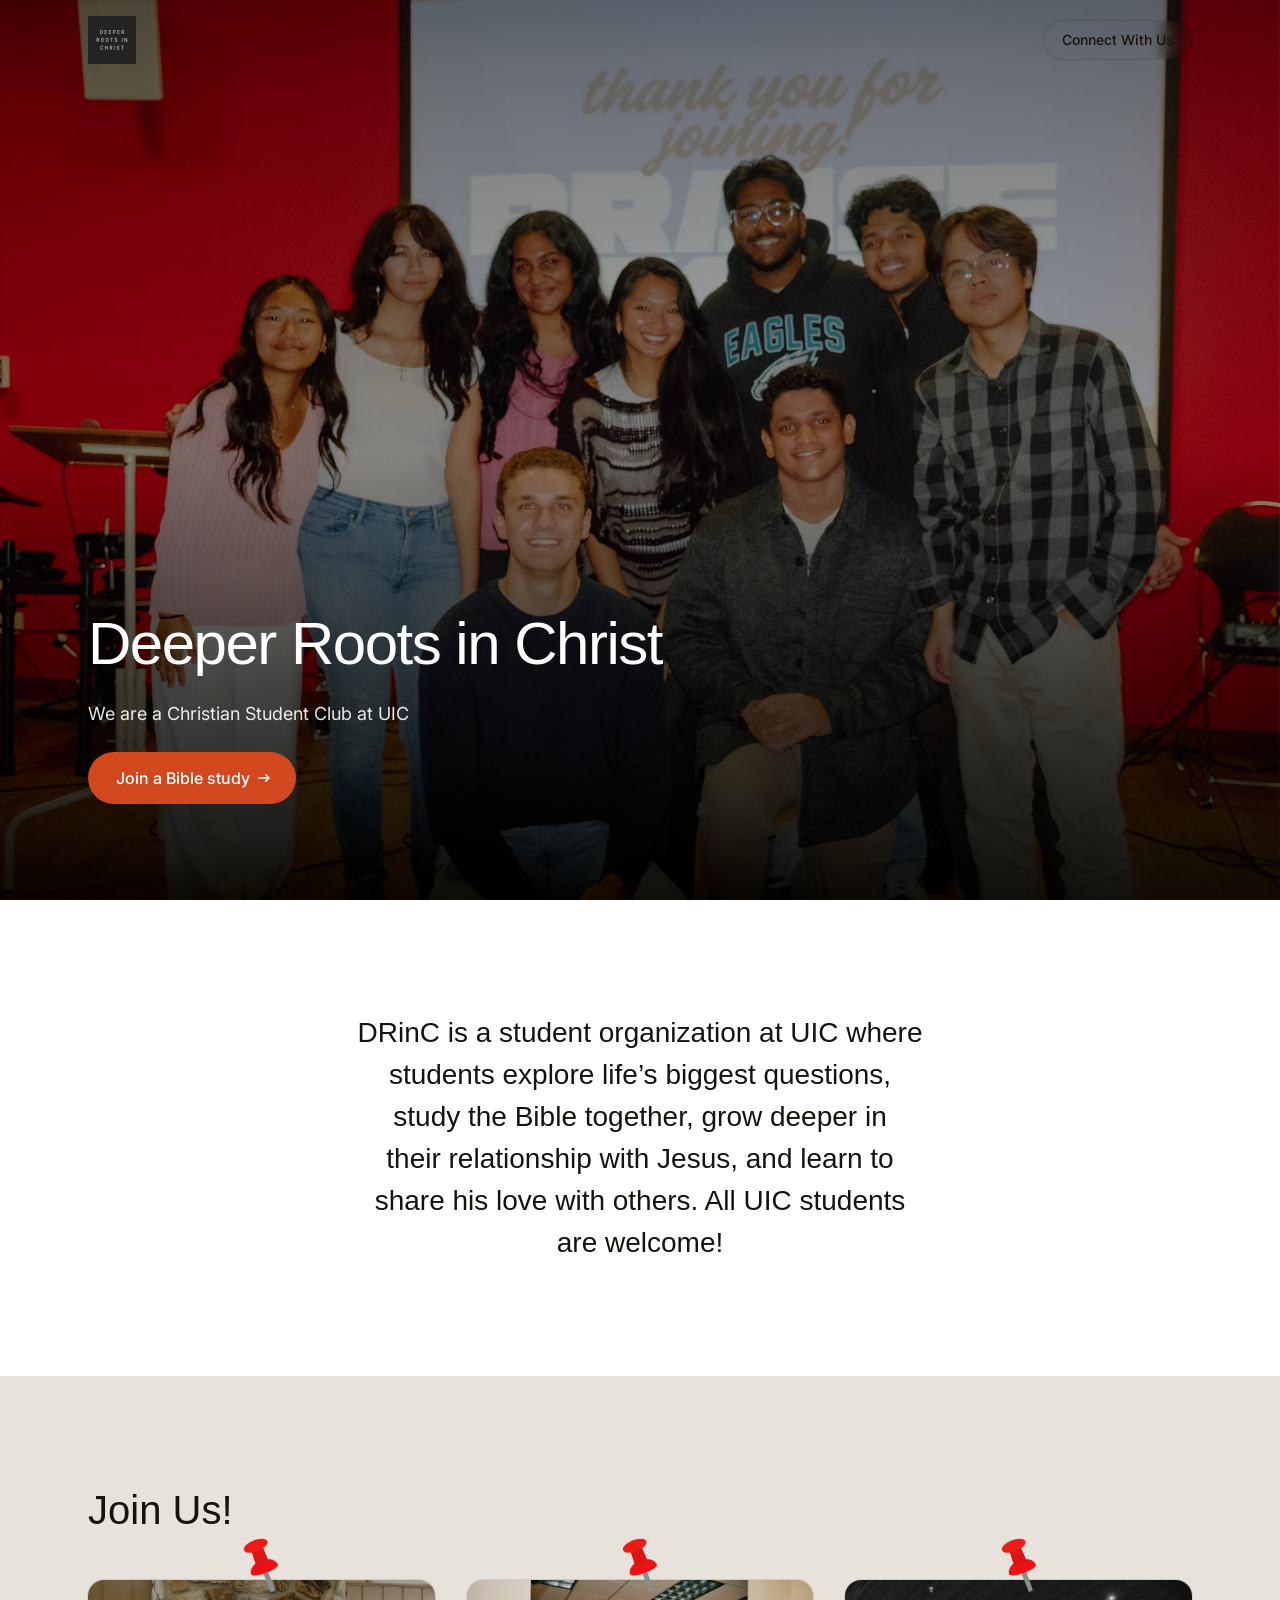
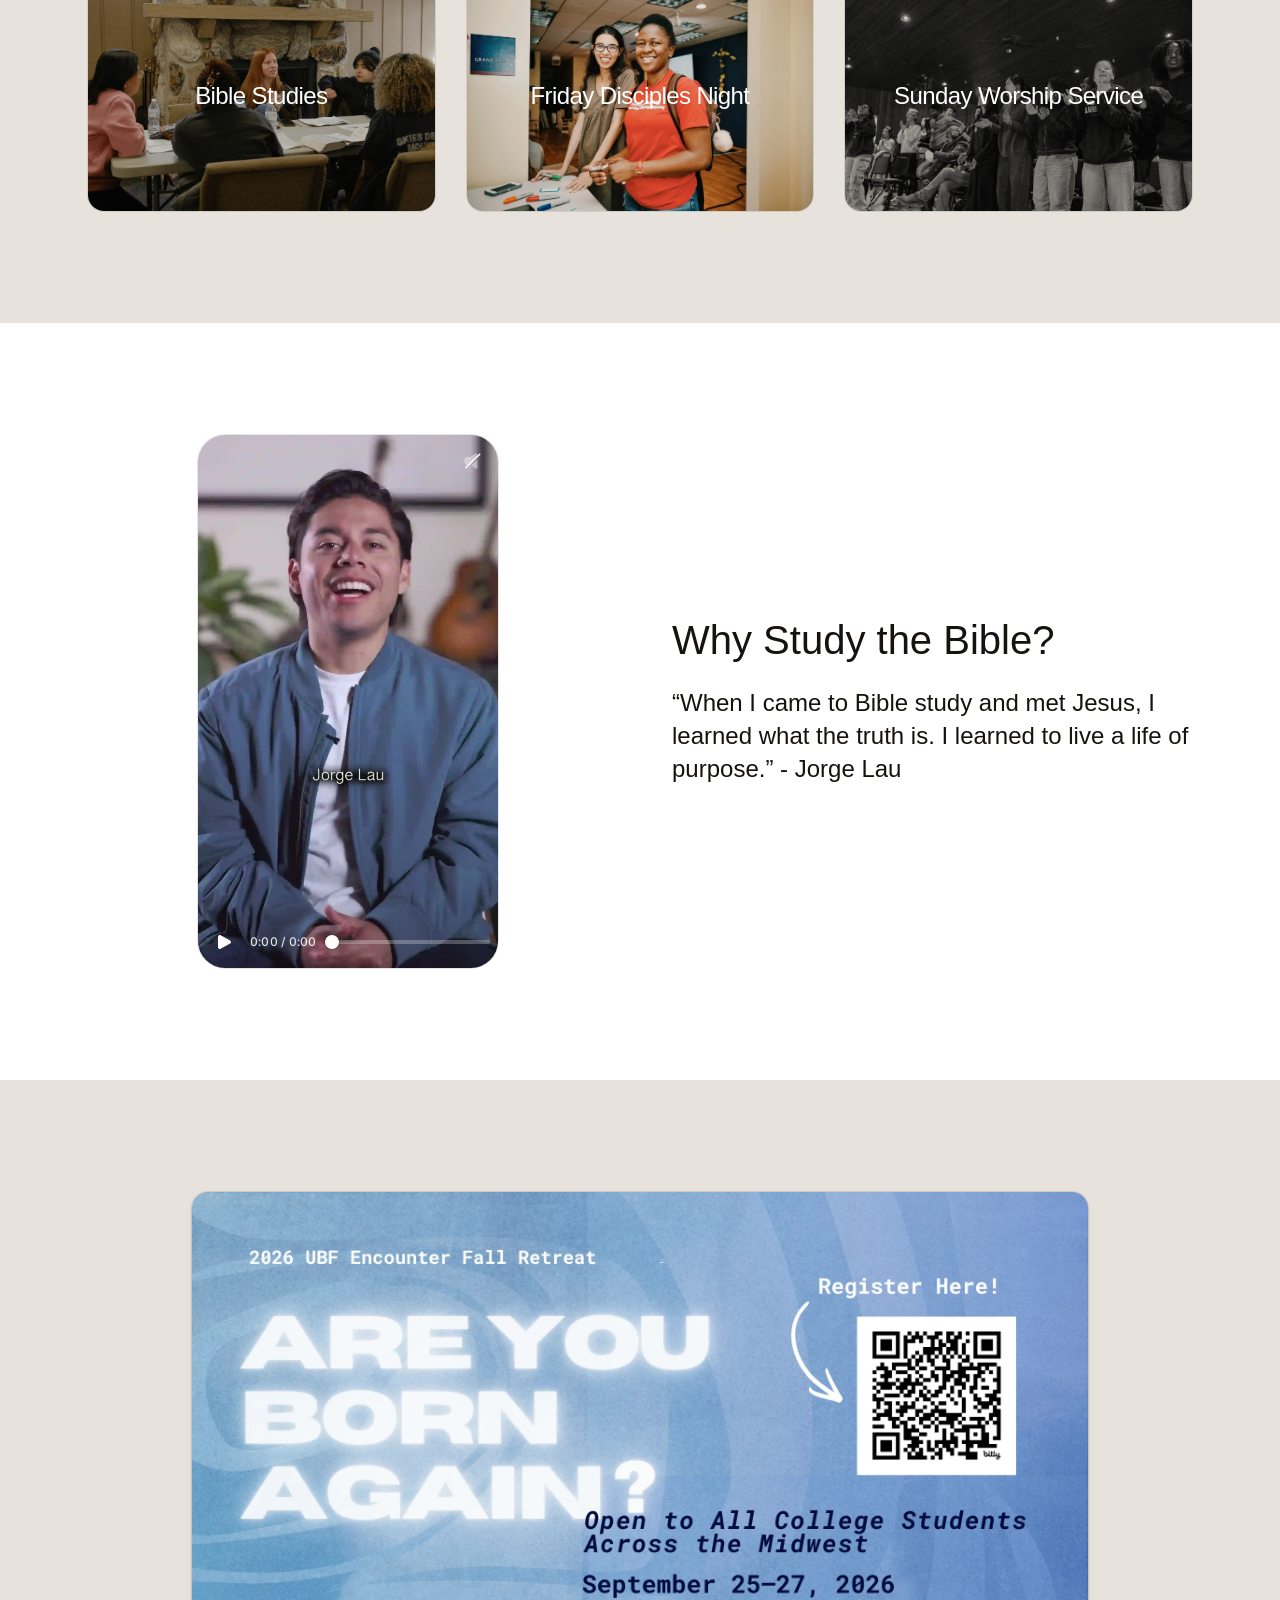
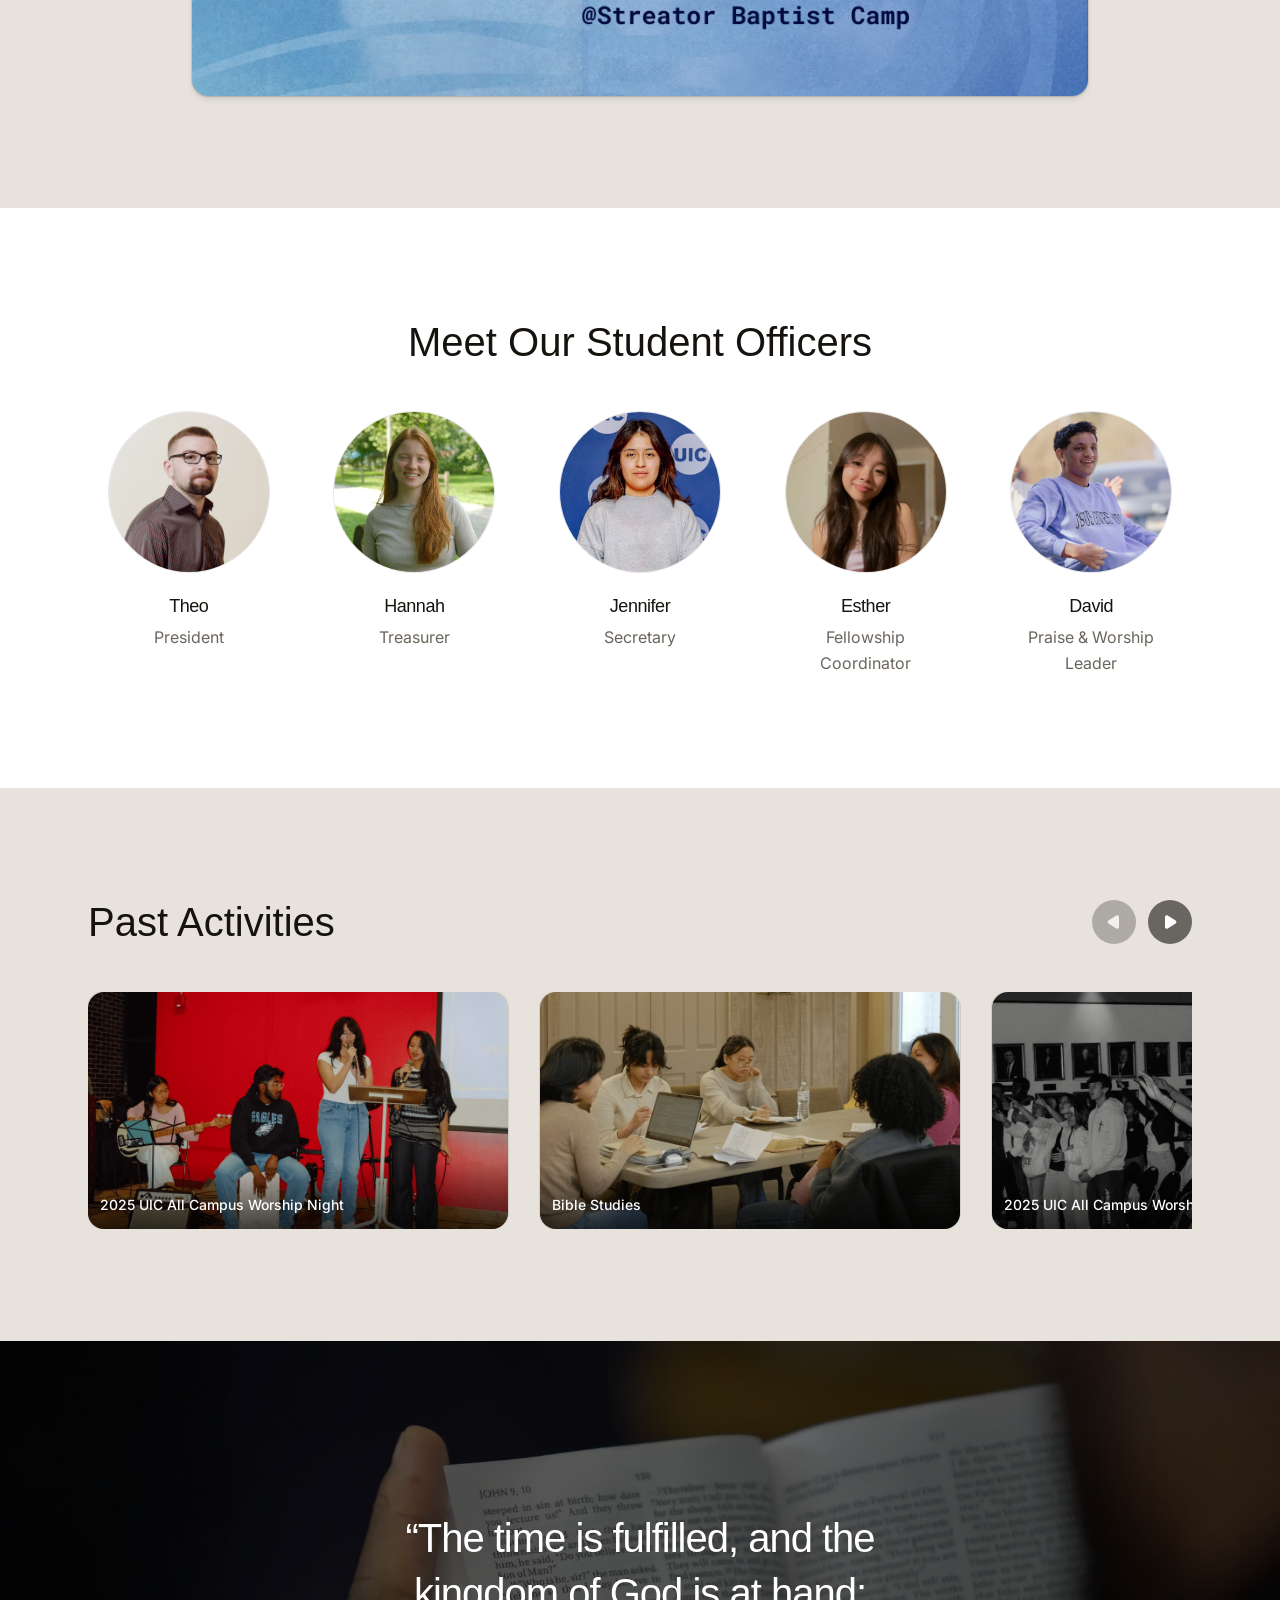
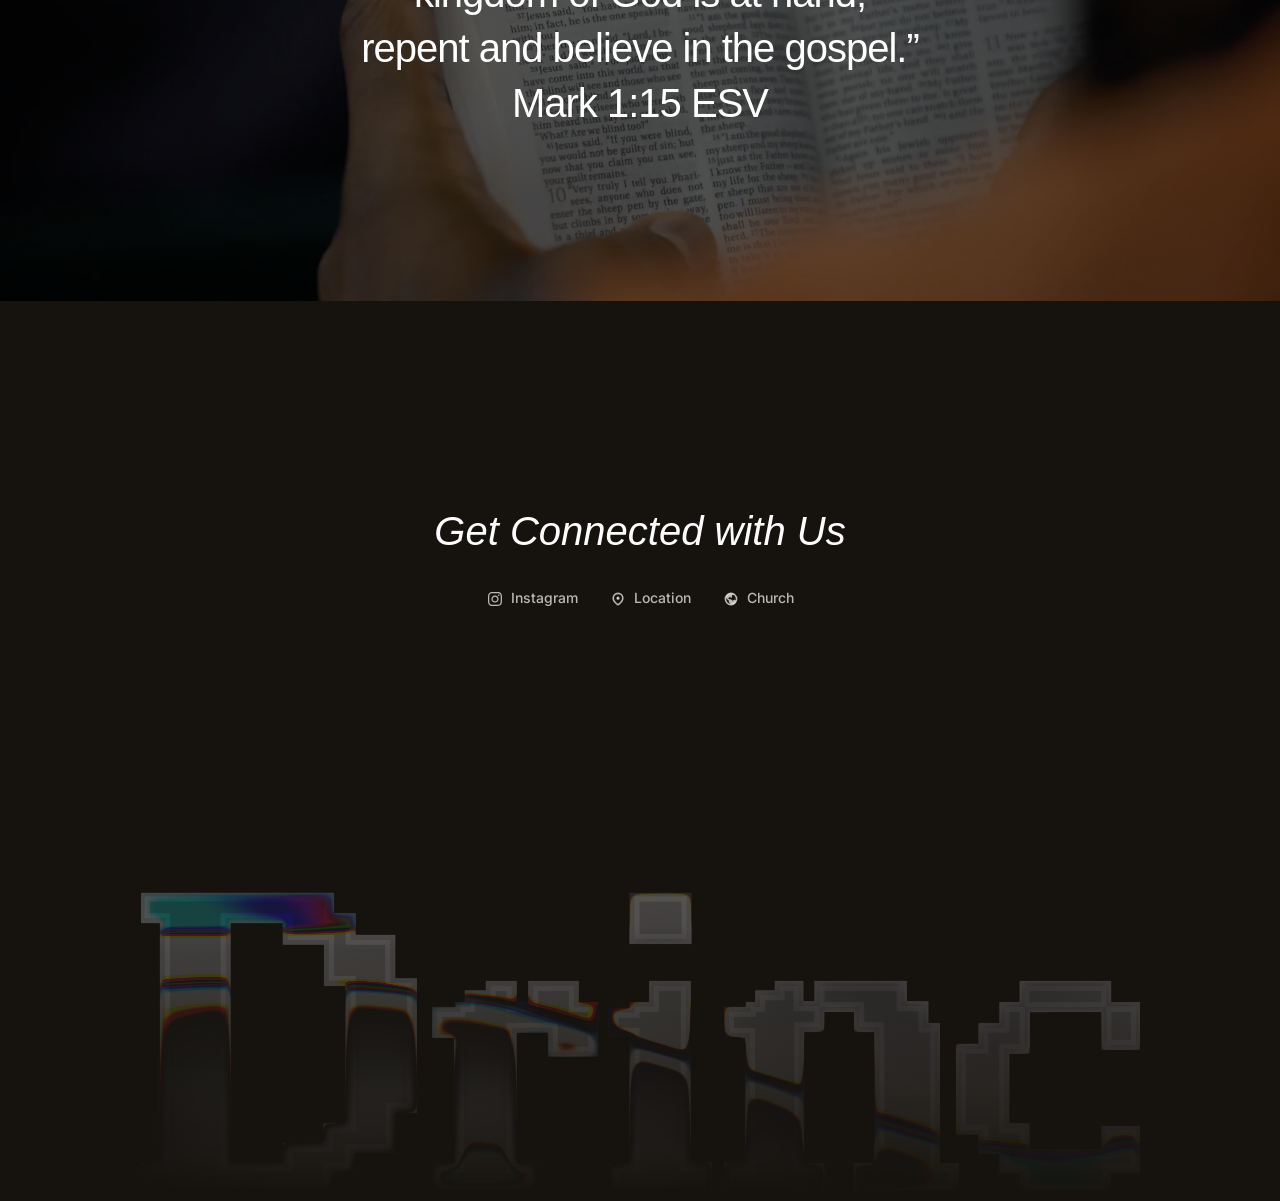
==== index.html @ 46f09ef9 "Refine tokens and program card styling" ====
<!DOCTYPE html>
<html lang="en">
<head>
  <meta charset="UTF-8" />
  <meta name="viewport" content="width=device-width, initial-scale=1.0, interactive-widget=resizes-content" />
  <title>Deeper Roots in Christ</title>
  <meta name="description" content="DRinC is a Christian student organization at UIC that seeks to share the love of Jesus with students and raise lifelong disciples." />
  <meta name="robots" content="index, follow" />
  <meta name="author" content="Deeper Roots in Christ" />
  <meta name="theme-color" content="#D1481F" />
  <link rel="canonical" href="https://hoangngo-sudo.github.io/drinc/" />

  <link rel="shortcut icon" href="favicon.ico" />
  <link rel="icon" type="image/png" sizes="32x32" href="assets/icons/favicon-32x32.png" />
  <link rel="icon" type="image/png" sizes="16x16" href="assets/icons/favicon-16x16.png" />
  <link rel="apple-touch-icon" sizes="180x180" href="assets/icons/apple-touch-icon.png" />

  <meta property="og:type" content="website" />
  <meta property="og:site_name" content="Deeper Roots in Christ" />
  <meta property="og:title" content="Deeper Roots in Christ (DRinC) — Christian Student Organization at UIC" />
  <meta property="og:description" content="DRinC is a Christian student organization at UIC that seeks to share the love of Jesus with students and raise lifelong disciples. Join us for Bible study, Friday discipleship, Sunday worship, fellowship, and retreats." />
  <meta property="og:image" content="https://hoangngo-sudo.github.io/drinc/assets/img/og.png" />
  <meta property="og:image:width" content="1200" />
  <meta property="og:image:height" content="800" />
  <meta property="og:image:alt" content="Deeper Roots in Christ" />
  <meta property="og:url" content="https://hoangngo-sudo.github.io/drinc/" />

  <meta name="twitter:card" content="summary_large_image" />
  <meta name="twitter:title" content="Deeper Roots in Christ — Christian Student Organization at UIC" />
  <meta name="twitter:description" content="DRinC is a Christian student organization at UIC that seeks to share the love of Jesus with students and raise lifelong disciples. Join us for Bible study, Friday discipleship, Sunday worship, fellowship, and retreats." />
  <meta name="twitter:image" content="https://hoangngo-sudo.github.io/drinc/assets/img/og.png" />
  <meta name="twitter:image:alt" content="Deeper Roots in Christ" />

  <script type="application/ld+json">
  {
    "@context": "https://schema.org",
    "@type": "Organization",
    "name": "Deeper Roots in Christ",
    "alternateName": "DRinC",
    "description": "DRinC is a Christian student organization at UIC that seeks to share the love of Jesus with students and raise lifelong disciples.",
    "url": "https://hoangngo-sudo.github.io/drinc/",
    "logo": "https://hoangngo-sudo.github.io/drinc/assets/img/logo.png",
    "sameAs": [
      "https://www.instagram.com/drincatuic/",
      "https://www.chicagoubf.org/"
    ]
  }
  </script>
  <link rel="preconnect" href="https://fonts.googleapis.com" />
  <link rel="preconnect" href="https://fonts.gstatic.com" crossorigin />
  <link href="https://fonts.googleapis.com/css2?family=Inter:wght@400;500;600&display=swap" rel="stylesheet" />
  <link rel="preload" as="image" href="assets/img/hero.webp" />
  <link rel="stylesheet" href="css/tokens.css" />
  <link rel="stylesheet" href="css/styles.css" />

  <!-- Dev-only: loads the Lapse animation inspector on localhost/file. -->
  <!-- <script>
    (function () {
      var host = location.hostname;
      if (host !== "localhost" && host !== "127.0.0.1" && host !== "") return;
      var panel = document.createElement("script");
      panel.src = "vendor/lapse/panel.global.js";
      panel.async = false;
      panel.onload = function () {
        lapse.mountLapse();
      };
      document.head.appendChild(panel);
    })();
  </script> -->
</head>
<body>
  <a class="skip-link" href="#main">Skip to content</a>

  <header class="site-nav" id="top">
    <div class="container site-nav__inner">
      <a class="site-nav__brand" href="#top" aria-label="Deeper Roots in Christ — home">
        <img class="site-nav__logo" src="assets/img/logo.png" alt="" width="48" height="48" aria-hidden="true" />
      </a>
      <a class="site-nav__cta" href="#connect">Connect With Us</a>
    </div>
  </header>

  <main id="main">
    <section class="hero" data-nav-tone="dark" aria-labelledby="hero-title">
      <div class="hero-bg"></div>
      <div class="hero-overlay"></div>
      <div class="container hero__inner">
        <div class="hero__content">
          <h1 id="hero-title" class="hero__title">Deeper Roots in Christ</h1>
          <p class="hero__sub">We are a Christian Student Club at UIC</p>
          <div class="hero__actions">
            <a class="btn btn--primary" href="signup.html" data-hero-cta>
              Join a Bible study
              <svg class="btn__icon" xmlns="http://www.w3.org/2000/svg" width="12" height="12" viewBox="0 0 12 12" aria-hidden="true" focusable="false">
                <path d="m10.75,6.75H1c-.414,0-.75-.336-.75-.75s.336-.75.75-.75h9.75c.414,0,.75.336.75.75s-.336.75-.75.75Z" fill="currentColor" stroke-width="0" />
                <path d="m7.75,10c-.192,0-.384-.073-.53-.22-.293-.293-.293-.768,0-1.061l2.72-2.72-2.72-2.72c-.293-.293-.293-.768,0-1.061s.768-.293,1.061,0l3.25,3.25c.293.293.293.768,0,1.061l-3.25,3.25c-.146.146-.338.22-.53.22Z" fill="currentColor" stroke-width="0" />
              </svg>
            </a>
          </div>
        </div>
      </div>
    </section>

    <section class="section mission" aria-label="Our mission">
      <div class="container">
        <p class="mission__statement">DRinC is a student organization at UIC where students explore life’s biggest questions, study the Bible together, grow deeper in their relationship with Jesus, and learn to share his love with others. All UIC students are welcome!</p>
      </div>
    </section>

    <section class="section programs" id="programs" aria-labelledby="programs-title">
      <div class="container">
        <h2 id="programs-title" class="h2">Join Us!</h2>
        <ul class="programs__grid">
          <li class="program">
            <img class="program__img" src="assets/img/programs-1.webp" alt="Students gathered around a table during a Bible study" width="512" height="384" loading="lazy" />
            <img class="program__pin" src="assets/icons/red-push-pin.svg" alt="" width="68" height="68" aria-hidden="true" />
            <h3 class="program__title">Bible Studies</h3>
          </li>
          <li class="program">
            <img class="program__img" src="assets/img/programs-2.webp" alt="Two smiling students at a Friday night gathering" width="512" height="384" loading="lazy" />
            <img class="program__pin" src="assets/icons/red-push-pin.svg" alt="" width="68" height="68" aria-hidden="true" />
            <h3 class="program__title">Friday Disciples Night</h3>
          </li>
          <li class="program">
            <img class="program__img" src="assets/img/programs-3.webp" alt="Students clapping together during worship" width="512" height="384" loading="lazy" />
            <img class="program__pin" src="assets/icons/red-push-pin.svg" alt="" width="68" height="68" aria-hidden="true" />
            <h3 class="program__title">Sunday Worship Service</h3>
          </li>
        </ul>
      </div>
    </section>

    <section class="section" id="testimony" aria-labelledby="testimony-title">
      <div class="container">
        <div class="testimonial">
          <div class="testimonial__media">
            <div class="testimonial__frame">
              <div class="testimonial__clip">
                <video class="testimonial__video" src="assets/video.mp4" poster="assets/img/testimonial-video-frame.webp" preload="metadata" loop playsinline muted aria-label="Student testimonial video" data-video></video>
              </div>
              <div class="video-bar" data-video-bar>
                <div class="video-bar__controls">
                  <div class="video-bar__spacer"></div>
                  <button class="video-bar__btn" type="button" aria-label="Mute video" data-video-mute>
                    <svg class="video-bar__icon" xmlns="http://www.w3.org/2000/svg" width="18" height="18" viewBox="0 0 18 18" aria-hidden="true" focusable="false"><path fill-rule="evenodd" clip-rule="evenodd" d="M10.0759 1.61119C10.9072 1.07941 12 1.67539 12 2.664V15.337C12 16.3256 10.9072 16.9216 10.0759 16.3898L4.78051 13H2.25C1.00779 13 0 11.9922 0 10.75V7.25C0 6.00778 1.00779 5 2.25 5H4.78056L10.0759 1.61119Z" fill="currentColor"/><path fill-rule="evenodd" clip-rule="evenodd" d="M15.3287 5.11066C15.6216 4.81777 16.0964 4.81777 16.3893 5.11066C18.5372 7.25855 18.5372 10.7414 16.3893 12.8893C16.0964 13.1822 15.6216 13.1822 15.3287 12.8893C15.0358 12.5964 15.0358 12.1215 15.3287 11.8287C16.8908 10.2665 16.8908 7.73343 15.3287 6.17132C15.0358 5.87843 15.0358 5.40355 15.3287 5.11066Z" fill="currentColor"/><path fill-rule="evenodd" clip-rule="evenodd" d="M13.9454 7.17258C14.2615 7.07665 14.6031 7.19882 14.7867 7.47344C15.403 8.39538 15.403 9.60456 14.7867 10.5265C14.6031 10.8011 14.2615 10.9233 13.9454 10.8274C13.6293 10.7314 13.4132 10.44 13.4132 10.1097V7.89026C13.4132 7.55993 13.6293 7.2685 13.9454 7.17258Z" fill="currentColor"/></svg>
                  </button>
                </div>
                <div class="video-bar__controls video-bar__controls--bottom">
                  <button class="video-bar__btn" type="button" aria-label="Play video" data-video-play>
                    <svg class="video-bar__icon" xmlns="http://www.w3.org/2000/svg" width="18" height="18" viewBox="0 0 18 18" aria-hidden="true" focusable="false"><path d="M15.1 7.478L5.608 2.222C5.055 1.916 4.402 1.925 3.859 2.245C3.321 2.562 3 3.122 3 3.744V14.256C3 14.878 3.321 15.438 3.859 15.755C4.138 15.919 4.445 16.002 4.754 16.002C5.047 16.002 5.34 15.927 5.608 15.779L15.099 10.523C15.655 10.216 16 9.632 16 9.001C16 8.37 15.655 7.785 15.1 7.478Z" fill="currentColor"/></svg>
                  </button>
                  <span class="video-bar__time" data-video-time role="timer" aria-label="Video time">0:00 / 0:00</span>
                  <input class="video-bar__progress" type="range" min="0" max="100" step="0.1" value="0" aria-label="Seek video" data-video-progress />
                </div>
              </div>
            </div>
          </div>
          <div class="testimonial__body">
            <h2 id="testimony-title" class="h2">Why Study the Bible?</h2>
            <blockquote class="testimonial__quote">“When I came to Bible study and met Jesus, I learned what the truth is. I learned to live a life of purpose.” - Jorge Lau</blockquote>
          </div>
        </div>
      </div>
    </section>

    <section class="section retreat" aria-label="Retreat photos">
      <div class="container">
        <img class="retreat__img" src="assets/img/retreat.webp" alt="Students on a retreat, gathered outside" width="896" height="504" loading="lazy" />
      </div>
    </section>

    <section class="section" id="officers" aria-labelledby="officers-title">
      <div class="container officers__inner">
        <h2 id="officers-title" class="h2 h2--center">Meet Our Student Officers</h2>
        <ul class="officers__list">
          <li class="officer">
            <img class="officer__img" src="assets/img/officers-1.webp" alt="Portrait of Theo" width="195" height="195" loading="lazy" />
            <p class="officer__name">Theo</p>
            <p class="officer__role">President</p>
          </li>
          <li class="officer">
            <img class="officer__img" src="assets/img/officers-2.webp" alt="Portrait of Hannah" width="195" height="195" loading="lazy" />
            <p class="officer__name">Hannah</p>
            <p class="officer__role">Treasurer</p>
          </li>
          <li class="officer">
            <img class="officer__img" src="assets/img/officers-3.webp" alt="Portrait of Jennifer" width="195" height="195" loading="lazy" />
            <p class="officer__name">Jennifer</p>
            <p class="officer__role">Secretary</p>
          </li>
          <li class="officer">
            <img class="officer__img" src="assets/img/officers-4.webp" alt="Portrait of Esther" width="195" height="195" loading="lazy" />
            <p class="officer__name">Esther</p>
            <p class="officer__role">Fellowship Coordinator</p>
          </li>
          <li class="officer">
            <img class="officer__img" src="assets/img/officers-5.webp" alt="Portrait of David" width="195" height="195" loading="lazy" />
            <p class="officer__name">David</p>
            <p class="officer__role">Praise &amp; Worship Leader</p>
          </li>
        </ul>
      </div>
    </section>

    <section class="section gallery" id="gallery" aria-labelledby="gallery-title">
      <div class="container">
        <div class="gallery__header">
          <h2 id="gallery-title" class="h2">Past Activities</h2>
          <div class="gallery__nav">
            <button class="icon-btn" type="button" aria-label="Previous photos" data-gallery="prev"><svg xmlns="http://www.w3.org/2000/svg" x="0px" y="0px" width="18px" height="18px" viewBox="0 0 18 18" focusable="false" aria-hidden="true"><path d="M13.094 2.44202C12.535 2.13302 11.852 2.15401 11.313 2.49701L3.38904 7.52197C2.88004 7.84497 2.57703 8.397 2.57703 9C2.57703 9.603 2.88104 10.155 3.38904 10.478L11.313 15.503C11.599 15.684 11.924 15.774 12.25 15.774C12.54 15.774 12.831 15.702 13.094 15.557C13.653 15.249 14 14.662 14 14.024V3.97601C14 3.33801 13.653 2.74902 13.094 2.44202Z" fill="currentColor"></path></svg></button>
            <button class="icon-btn" type="button" aria-label="Next photos" data-gallery="next"><svg xmlns="http://www.w3.org/2000/svg" x="0px" y="0px" width="18px" height="18px" viewBox="0 0 18 18" focusable="false" aria-hidden="true"><path d="M14.611 7.52196L6.687 2.49699C6.147 2.15499 5.46401 2.134 4.90601 2.442C4.34701 2.75 4 3.33696 4 3.97496V14.024C4 14.662 4.34701 15.25 4.90601 15.557C5.16901 15.702 5.46 15.774 5.75 15.774C6.076 15.774 6.402 15.683 6.688 15.502L14.611 10.478C15.12 10.155 15.423 9.60298 15.423 8.99998C15.423 8.39698 15.119 7.84496 14.611 7.52196Z" fill="currentColor"></path></svg></button>
          </div>
        </div>
        <ul class="gallery__track" tabindex="0" aria-label="Photo gallery — scrolls horizontally">
          <li class="gallery__card"><img src="assets/img/gallery-1.webp" alt="Students at the 2025 UIC All Campus Worship Night" width="512" height="288" loading="lazy" /><span class="gallery__caption">2025 UIC All Campus Worship Night</span></li>
          <li class="gallery__card"><img src="assets/img/gallery-2.webp" alt="Students in a Bible study" width="512" height="288" loading="lazy" /><span class="gallery__caption">Bible Studies</span></li>
          <li class="gallery__card"><img src="assets/img/gallery-3.webp" alt="Students at the 2025 UIC All Campus Worship Night" width="512" height="288" loading="lazy" /><span class="gallery__caption">2025 UIC All Campus Worship Night</span></li>
          <li class="gallery__card"><img src="assets/img/gallery-4.webp" alt="Students celebrating Galentine day" width="512" height="288" loading="lazy" /><span class="gallery__caption">Galentine day</span></li>
          <li class="gallery__card"><img src="assets/img/gallery-5.webp" alt="Students on the 2026 Easter Bible Retreat" width="512" height="288" loading="lazy" /><span class="gallery__caption">2026 Easter Bible Retreat</span></li>
          <li class="gallery__card"><img src="assets/img/gallery-6.webp" alt="Students on the 2026 Easter Bible Retreat" width="512" height="288" loading="lazy" /><span class="gallery__caption">2026 Easter Bible Retreat</span></li>
          <li class="gallery__card"><img src="assets/img/gallery-7.webp" alt="Students at the Graduation Party" width="512" height="288" loading="lazy" /><span class="gallery__caption">Graduation Party!</span></li>
          <li class="gallery__card"><img src="assets/img/gallery-8.webp" alt="Students at the 2026 All Campus Worship" width="512" height="288" loading="lazy" /><span class="gallery__caption">2026 All Campus Worship</span></li>
        </ul>
      </div>
    </section>

    <section class="banner" data-nav-tone="dark" aria-label="Scripture">
      <div class="container banner__inner">
        <figure class="banner__figure">
          <blockquote class="banner__quote">
            <p>&ldquo;The time is fulfilled, and the kingdom of God is at hand; repent and believe in the gospel.&rdquo;</p>
          </blockquote>
          <figcaption class="banner__cite">Mark 1:15 ESV</figcaption>
        </figure>
      </div>
    </section>

    <section class="section section--dark cta" id="connect" aria-labelledby="cta-title">
      <div class="container cta__inner">
        <div class="cta__copy">
          <h2 id="cta-title" class="h2 h2--light">Get Connected with Us</h2>
          <nav class="cta__links" aria-label="Connect with us">
            <a class="cta__link" href="https://www.instagram.com/drincatuic/" target="_blank" rel="noopener noreferrer"><svg class="cta__icon" xmlns="http://www.w3.org/2000/svg" width="32px" height="32px" viewBox="0 0 32 32" aria-hidden="true" focusable="false"><g class="nc-icon-wrapper" fill="currentColor"><path d="M10.202,2.098c-1.49,.07-2.507,.308-3.396,.657-.92,.359-1.7,.84-2.477,1.619-.776,.779-1.254,1.56-1.61,2.481-.345,.891-.578,1.909-.644,3.4-.066,1.49-.08,1.97-.073,5.771s.024,4.278,.096,5.772c.071,1.489,.308,2.506,.657,3.396,.359,.92,.84,1.7,1.619,2.477,.779,.776,1.559,1.253,2.483,1.61,.89,.344,1.909,.579,3.399,.644,1.49,.065,1.97,.08,5.771,.073,3.801-.007,4.279-.024,5.773-.095s2.505-.309,3.395-.657c.92-.36,1.701-.84,2.477-1.62s1.254-1.561,1.609-2.483c.345-.89,.579-1.909,.644-3.398,.065-1.494,.081-1.971,.073-5.773s-.024-4.278-.095-5.771-.308-2.507-.657-3.397c-.36-.92-.84-1.7-1.619-2.477s-1.561-1.254-2.483-1.609c-.891-.345-1.909-.58-3.399-.644s-1.97-.081-5.772-.074-4.278,.024-5.771,.096m.164,25.309c-1.365-.059-2.106-.286-2.6-.476-.654-.252-1.12-.557-1.612-1.044s-.795-.955-1.05-1.608c-.192-.494-.423-1.234-.487-2.599-.069-1.475-.084-1.918-.092-5.656s.006-4.18,.071-5.656c.058-1.364,.286-2.106,.476-2.6,.252-.655,.556-1.12,1.044-1.612s.955-.795,1.608-1.05c.493-.193,1.234-.422,2.598-.487,1.476-.07,1.919-.084,5.656-.092,3.737-.008,4.181,.006,5.658,.071,1.364,.059,2.106,.285,2.599,.476,.654,.252,1.12,.555,1.612,1.044s.795,.954,1.051,1.609c.193,.492,.422,1.232,.486,2.597,.07,1.476,.086,1.919,.093,5.656,.007,3.737-.006,4.181-.071,5.656-.06,1.365-.286,2.106-.476,2.601-.252,.654-.556,1.12-1.045,1.612s-.955,.795-1.608,1.05c-.493,.192-1.234,.422-2.597,.487-1.476,.069-1.919,.084-5.657,.092s-4.18-.007-5.656-.071M21.779,8.517c.002,.928,.755,1.679,1.683,1.677s1.679-.755,1.677-1.683c-.002-.928-.755-1.679-1.683-1.677,0,0,0,0,0,0-.928,.002-1.678,.755-1.677,1.683m-12.967,7.496c.008,3.97,3.232,7.182,7.202,7.174s7.183-3.232,7.176-7.202c-.008-3.97-3.233-7.183-7.203-7.175s-7.182,3.233-7.174,7.203m2.522-.005c-.005-2.577,2.08-4.671,4.658-4.676,2.577-.005,4.671,2.08,4.676,4.658,.005,2.577-2.08,4.671-4.658,4.676-2.577,.005-4.671-2.079-4.676-4.656h0"></path></g></svg>Instagram</a>
            <a class="cta__link" href="https://www.google.com/maps?q=1015+W+Polk+St,+Chicago,+IL+60607" target="_blank" rel="noopener noreferrer"><svg class="cta__icon" xmlns="http://www.w3.org/2000/svg" x="0px" y="0px" width="20px" height="20px" viewBox="0 0 20 20" aria-hidden="true" focusable="false"><path d="m4,9.0053c0-3.3166,2.6863-6.0053,6-6.0053s6,2.6887,6,6.0053-3.1146,6.0287-4.8557,7.5611c-.6568.5781-1.6318.5781-2.2886,0-1.7412-1.5324-4.8557-4.5585-4.8557-7.5611Z" fill="none" stroke="currentColor" stroke-linecap="round" stroke-linejoin="round" stroke-width="2"></path><circle cx="10" cy="9" r="1" fill="currentColor" stroke="currentColor" stroke-linecap="round" stroke-linejoin="round" stroke-width="2" data-color="color-2"></circle></svg>Location</a>
            <a class="cta__link" href="https://www.chicagoubf.org/" target="_blank" rel="noopener noreferrer"><svg class="cta__icon" xmlns="http://www.w3.org/2000/svg" x="0px" y="0px" width="20px" height="20px" viewBox="0 0 20 20" aria-hidden="true" focusable="false"><path d="m10,3c-3.0086,0-5.5663,1.9017-6.5562,4.5657.7976,1.9263,1.6964,3.0181,3.1138,3.7878.0752.0405.1572.0605.2383.0605.1367,0,.2715-.0562.3682-.1621.1553-.1694.1758-.4224.0488-.6138-.0068-.0103-.6787-1.0454-.2012-2.0161.0586-.1201.3818-.7266.9951-.8965.4961-.1377.9453.0845,1.3818.2983.4619.2266.9854.4868,1.4893.1626.5693-.3628.5039-1.0771.4463-1.7075-.0498-.5474-.1016-1.1138.1699-1.4536.3281-.4097,1.1406-.5269,2.3438-.3359.1887.0299.3654-.0516.4739-.1963-1.1891-.9324-2.6836-1.4932-4.3118-1.4932Z" fill="currentColor" stroke-width="0" data-color="color-2"></path><path d="m14.6729,11.021c-.6963-.1333-1.2256.2383-1.6953.5649-.4551.3179-.751.5112-1.1104.4399-.2393-.0444-.3574-.1763-.6025-.4702-.2275-.2729-.5098-.6128-1.0039-.9019-.9365-.5483-2.1465-.6235-3.5977-.2217-.1934.0532-.335.2183-.3613.417s.0703.3955.2432.4976c.0049.0029.501.3013.7041.8804.0732.2085.0742.48.0752.7676.001.4282.002.9131.2627,1.3291.2852.4536.6396.6421.9248.7939.2559.1357.4092.2173.5254.4663.2656.5693.0703,1.2534.0674,1.2603-.0089.03-.0025.0607-.0057.0913.2957.0381.5951.0645.9012.0645,2.8523,0,5.3016-1.7086,6.3923-4.1558-.4484-1.0909-1.0134-1.6896-1.7195-1.8232Z" fill="currentColor" stroke-width="0" data-color="color-2"></path><circle cx="10" cy="10" r="7" fill="none" stroke="currentColor" stroke-linecap="round" stroke-linejoin="round" stroke-width="2"></circle></svg>Church</a>
          </nav>
        </div>
      </div>
      <div class="container cta__wordmark" aria-hidden="true">
        <div class="cta__wordmark-shader" data-wordmark-shader></div>
        <svg class="cta__wordmark-svg" xmlns="http://www.w3.org/2000/svg" viewBox="5.7 7 137.211 40.5">
          <path d="M31.1 47.4L31.1 44.6L34.1 44.6L34.1 42L39.8 42L39.8 36.3L42.7 36.3L42.7 19L39.7 19L39.7 13L34.2 13L34.2 10L31.2 10L31.2 7L5.7 7L5.7 10L8.5 10L8.5 44.5L5.7 44.5L5.7 47.4L31.1 47.4ZM16.9 44.5L16.9 10L25.5 10L25.5 13L31.2 13L31.2 18.7L34.2 18.7L34.2 39L31.1 39.1L31.1 41.8L25.5 41.8L25.5 44.5L16.9 44.5Z" fill="#FFFFFF" stroke="#FFFFFFC7" paint-order="stroke" />
          <path d="M46.2 23L46.2 25.9L49.2 25.9L49.2 44.6L46.1 44.6L46.1 47.5L59.3 47.5L59.3 44.6L56.5 44.6L56.5 25.2L62.2 25.2L62.2 28.5L67.8 28.5L67.8 22.3L65.1 22.3L65.1 19.4L59.5 19.4L59.5 22.3L56.5 22.3L56.5 19.4L53.6 19.4L53.6 20.7L50.7 20.7L50.7 22.3L49.4 22.3L49.4 23L46.2 23Z" fill="#FFFFFF" stroke="rgb(255 255 255 / 78%)" paint-order="stroke" />
          <polygon points="80.6 44.5 80.6 19.4 76.2 19.4 76.2 22.3 73.5 22.3 73.5 23.1 70.6 23.1 70.6 25.9 73.5 25.9 73.5 44.6 70.6 44.6 70.6 47.5 83.5 47.5 83.5 44.5" fill="#FFFFFF" stroke="#FFFFFFC7" paint-order="stroke" />
          <rect x="73.5" y="7" width="7.2" height="5.9" fill="#FFFFFF" stroke="#FFFFFFC7" paint-order="stroke" />
          <path d="M90.9 22.3L89.6 22.3L89.6 23L86.6 23L86.6 25.9L89.5 25.9L89.5 44.6L86.6 44.6L86.6 47.5L99.1 47.5L99.1 44.6L96.3 44.6L96.3 25.1L99.1 25.1L99.1 22.3L104.6 22.3L104.6 25.1L107.4 25.1L107.4 44.6L104.5 44.6L104.5 47.5L117.7 47.5L117.7 44.6L115.1 44.6L115.1 25.2L113.5 25.2L113.5 22.2L110.5 22.2L110.5 19.4L99.1 19.4L99.1 22.2L96.2 22.2L96.2 19.4L93.6 19.4L93.6 20.7L90.9 20.7L90.9 22.3Z" fill="#FFFFFF" stroke="#FFFFFFC7" paint-order="stroke" />
          <path d="M121.8 42L124.7 42L124.7 44.7L127.5 44.7L127.5 47.5L138.8 47.5L138.8 44.7L142.9 44.7L142.911 39.472L138.848 39.472L138.848 42.664L129.851 42.664L127.529 42.664L127.5 39.1L124.7 39.1L124.7 28.1L127.5 28.1L127.5 25.2L127.529 25.25L127.529 22.348L138.8 22.3L138.848 27.572L142.911 27.572L142.9 22.3L138.8 22.3L138.8 19.4L127.5 19.4L127.5 22.3L124.7 22.3L124.7 25.2L121.8 25.2L121.8 28.1L118.7 28.1L118.7 39.3L121.8 39.3L121.8 42Z" fill="#FFFFFF" stroke="#FFFFFFC7" paint-order="stroke" />
        </svg>
      </div>
    </section>
  </main>

  <div class="float-cta" data-float-cta>
    <div class="float-cta__reveal">
      <a class="float-cta__pill" href="signup.html">
        <span class="float-cta__label">Join a Bible study</span>
        <span class="float-cta__dot" aria-hidden="true">
          <svg class="float-cta__arrow" xmlns="http://www.w3.org/2000/svg" width="12" height="12" viewBox="0 0 12 12" focusable="false" aria-hidden="true">
            <path d="m10.75,6.75H1c-.414,0-.75-.336-.75-.75s.336-.75.75-.75h9.75c.414,0,.75.336.75.75s-.336.75-.75.75Z" fill="currentColor" stroke-width="0" />
            <path d="m7.75,10c-.192,0-.384-.073-.53-.22-.293-.293-.293-.768,0-1.061l2.72-2.72-2.72-2.72c-.293-.293-.293-.768,0-1.061s.768-.293,1.061,0l3.25,3.25c.293.293.293.768,0,1.061l-3.25,3.25c-.146.146-.338.22-.53.22Z" fill="currentColor" stroke-width="0" />
          </svg>
        </span>
      </a>
    </div>
  </div>

  <script src="js/main.js" defer></script>
  <script src="js/nav-contrast.js" defer></script>
  <script type="module" src="js/footer-shader.js"></script>
</body>
</html>
---- css/tokens.css ----
:root {
  /* Colors */
  --ink: #16130f;
  --ink-muted: #6a655d;
  --paper: #ffffff;
  --page: #f6f5f2;
  --panel: #ffffff;
  --field: rgba(22, 19, 15, 0.05);
  --field-hover: rgba(22, 19, 15, 0.08);
  --brand: #d1481f;
  --brand-deep: #b83a16;
  --brand-hover: var(--brand-deep);
  --brand-soft: rgba(209, 72, 31, 0.1);
  --brand-soft-subtle: rgba(209, 72, 31, 0.08);
  --error: #a52f10;
  --control-border: #716b63;
  --border-subtle: #d9d9d9;
  --hairline: rgba(22, 19, 15, 0.12);
  --hairline-dark: rgba(255, 255, 255, 0.12);
  --white-90: rgba(255, 255, 255, 0.9);
  --white-80: rgba(255, 255, 255, 0.8);
  --white-70: rgba(255, 255, 255, 0.7);
  --white-55: rgba(255, 255, 255, 0.55);
  --outline-img: oklch(0 0 0 / 0.1);
  --outline-img-dark: oklch(1 0 0 / 0.1);
  --cta-ring-dark: rgba(255, 255, 255, 0.28);
  --cta-ring-light: rgba(0, 0, 0, 0.12);
  --focus: var(--brand-deep);

  /* Families */
  --font-display: "Helvetica Neue LT Std", "Helvetica Neue", Helvetica, Arial, system-ui, sans-serif;
  --font-ui: "Inter", system-ui, -apple-system, sans-serif;

  /* Weights */
  --weight-regular: 400;
  --weight-medium: 500;
  --weight-semibold: 600;

  /* Sizes */
  --text-xs: 12px;      /* fine print: sub-labels, legal, metadata */
  --text-label: 13px;   /* control labels: option rows, steps, field labels */
  --text-caption: 14px; /* secondary UI: help, errors, dense rows, nav */
  --text-body: 16px;    /* reading text, inputs, controls, legends */
  --text-small: var(--text-body); /* compact body text: buttons, descriptions, roles */
  --text-lead: 18px;    /* lead copy: hero standfirst, officer names */

  /* Display steps */
  --text-card: 24px;    /* card/panel titles */
  --text-deck: clamp(24px, 2.5vw, 28px);    /* mission statement */
  --text-quote: 24px;                       /* testimonial quote */
  --text-h2: clamp(35px, 3.5vw, 40px);      /* section headings */
  --text-h1: clamp(40px, 5.5vw, 60px);      /* hero title */

  /* Shape */
  --radius-small: 8px;
  --radius-panel: 18px;
  --radius-img: 16px;
  --radius-pill: 999px;

  /* Line heights */
  --leading-tight: 1.1;     /* headings */
  --leading-snug: 1.4;      /* labels, help, steps */
  --leading-normal: 1.5;    /* form body, buttons */
  --leading-body: 1.6;      /* base body */
  --leading-relaxed: 1.625; /* landing body & lead copy */
}
---- css/styles.css ----
:root {
  --wordmark-brightness: 1;
  --wordmark-alpha: 70;
}

*,
*::before,
*::after {
  box-sizing: border-box;
}

html {
  color-scheme: light;
  scroll-behavior: smooth;
  scroll-padding-top: 88px;
}

body {
  margin: 0;
  background: var(--paper);
  color: var(--ink);
  font-family: var(--font-ui);
  font-size: var(--text-body);
  line-height: var(--leading-body);
  font-synthesis: none;
  -webkit-font-smoothing: antialiased;
  text-rendering: optimizeLegibility;
}

img {
  display: block;
  max-width: 100%;
  height: auto;
}

ul {
  list-style: none;
  margin: 0;
  padding: 0;
}

a {
  color: inherit;
}

a,
button,
input,
select,
textarea,
label,
summary {
  -webkit-tap-highlight-color: transparent;
}

button,
a,
input,
select,
[role="button"] {
  touch-action: manipulation;
}

:focus-visible {
  outline: 2px solid var(--focus);
  outline-offset: 2px;
}

.hero :focus-visible,
.section--dark :focus-visible,
.banner :focus-visible {
  outline-color: #e8704a;
}

.site-nav :focus-visible {
  outline-color: #e8704a;
}

.site-nav.is-over-light :focus-visible {
  outline-color: var(--brand-deep);
}

.container {
  width: 100%;
  max-width: 1152px;
  margin-inline: auto;
  padding-inline: 24px;
}

.skip-link {
  position: absolute;
  left: 16px;
  top: -48px;
  z-index: 100;
  padding: 10px 16px;
  background: var(--paper);
  color: var(--ink);
  font-weight: var(--weight-semibold);
  border-radius: var(--radius-small);
  box-shadow: 0 2px 8px rgba(22, 19, 15, 0.15);
  transition: top 150ms ease;
}

.skip-link:focus {
  top: 16px;
}

.h2 {
  margin: 0;
  font-family: var(--font-display);
  font-size: var(--text-h2);
  font-weight: var(--weight-regular);
  line-height: 1.1;
  text-wrap: balance;
}

.h2--center {
  text-align: center;
}

.h2--light {
  color: #ffffff;
  font-style: italic;
  line-height: 1.1;
}

.section {
  padding-block: 64px;
}

@media (min-width: 760px) {
  .section {
    padding-block: 112px;
  }
}

main,
.section,
.banner {
  scroll-margin-top: 88px;
}

.programs,
.retreat,
.gallery {
  background: #E7E3DC;
}

.btn {
  display: inline-flex;
  align-items: center;
  gap: 8px;
  min-height: 44px;
  padding: 14px 28px;
  border-radius: var(--radius-pill);
  background: var(--brand);
  color: #ffffff;
  font-family: var(--font-ui);
  font-size: var(--text-small);
  font-weight: var(--weight-medium);
  line-height: var(--leading-normal);
  text-decoration: none;
  box-shadow: 0 10px 15px -3px rgba(0, 0, 0, 0.1), 0 4px 6px -4px rgba(0, 0, 0, 0.1);
  transition: background-color 150ms ease, transform 150ms ease;
}

.btn__icon {
  display: block;
  flex: 0 0 12px;
  width: 12px;
  height: 12px;
}

.btn--primary {
  padding-inline-end: 26px;
  will-change: transform;
}

@media (hover: hover) {
  .btn--primary:hover {
    background: var(--brand-deep);
  }
}

.btn:active {
  transform: scale(0.96);
}

.icon-btn {
  display: grid;
  place-items: center;
  width: 44px;
  height: 44px;
  border: 0;
  border-radius: var(--radius-pill);
  background: rgba(22, 19, 15, 0.6);
  backdrop-filter: blur(6px);
  -webkit-backdrop-filter: blur(6px);
  color: #ffffff;
  cursor: pointer;
  font-size: 20px;
  transition: background-color 150ms ease, transform 150ms ease, opacity 150ms ease;
}

.icon-btn svg {
  display: block;
}

@media (hover: hover) {
  .icon-btn:hover {
    background: rgba(22, 19, 15, 0.85);
  }
}

.icon-btn:not(:disabled):active {
  transform: scale(0.96);
}

.icon-btn:disabled {
  cursor: not-allowed;
  opacity: 0.45;
}

.site-nav {
  position: fixed;
  top: 0;
  left: 0;
  right: 0;
  z-index: 50;
  background: transparent;
}

.site-nav.is-scrolled .site-nav__cta {
  --cta-elevation: 0 4px 12px rgba(22, 19, 15, 0.25);
  backdrop-filter: blur(12px);
  -webkit-backdrop-filter: blur(12px);
}

.site-nav__inner {
  display: flex;
  align-items: center;
  justify-content: space-between;
  gap: 16px;
  min-height: 80px;
}

.site-nav__brand {
  display: inline-flex;
  align-items: center;
  color: #ffffff;
  text-decoration: none;
}

.site-nav__logo {
  display: block;
  width: 48px;
  height: 48px;
  object-fit: contain;
}

.site-nav__cta {
  --cta-ring: var(--cta-ring-dark);
  --cta-elevation: 0 0 0 rgba(0, 0, 0, 0);
  --cta-ring-shadow: 0 0 0 1px var(--cta-ring);
  position: relative;
  display: inline-block;
  padding: 8px 18px;
  border-radius: var(--radius-pill);
  overflow: hidden;
  box-shadow: var(--cta-elevation), var(--cta-ring-shadow);
  backdrop-filter: blur(8px);
  -webkit-backdrop-filter: blur(8px);
  color: #ffffff;
  font-size: var(--text-caption);
  font-weight: var(--weight-medium);
  text-decoration: none;
  transition: color 100ms ease, transform 150ms ease;
}

.site-nav__cta::before {
  content: "";
  position: absolute;
  inset: 0;
  z-index: -1;
  border-radius: inherit;
  background-color: #ffffff;
  opacity: 0;
  transition: opacity 100ms ease;
}

@media (hover: hover) {
  .site-nav__cta:hover::before {
    opacity: 1;
  }

  .site-nav__cta:hover {
    --cta-ring: #ffffff;
    color: var(--ink);
  }
}

.site-nav__cta::after {
  content: "";
  position: absolute;
  inset: -3px -2px;
  z-index: 1;
}

.site-nav.is-over-light .site-nav__cta {
  --cta-ring: var(--cta-ring-light);
  color: var(--ink);
}

.site-nav__cta:active {
  transform: scale(0.96);
}

.hero {
  position: relative;
  overflow: hidden;
  z-index: 0;
  min-height: 100vh;
  min-height: 100svh;
  display: flex;
  align-items: flex-end;
}

.hero-bg {
  position: absolute;
  inset: 0;
  z-index: -1;
  background-image: url("../assets/img/hero.webp");
  background-position: 50%;
  background-size: cover;
  will-change: transform;
}

.hero-overlay {
  position: absolute;
  inset: 0;
  z-index: 0;
  opacity: 0.2;
  background-image: linear-gradient(in oklab 0deg, oklab(0% 0 0 / 85%) 0%, oklab(0% 0 0 / 25%) 50%, oklab(0% 0 0 / 45%) 100%);
  background-position: 0 0;
  background-size: 100% 100%;
}

.hero::after {
  content: "";
  position: absolute;
  inset: 0;
  z-index: -1;
  background-image: linear-gradient(in oklab 0deg, oklab(0% 0 0 / 85%) 0%, oklab(0% 0 0 / 25%) 50%, oklab(0% 0 0 / 45%) 100%);
  background-position: 0 0;
  background-size: 100% 100%;
}

@media (min-width: 760px) {
  .hero {
    min-height: 100vh;
    min-height: 100dvh;
  }
}

.hero__inner {
  position: relative;
  z-index: 1;
  display: flex;
}

.hero__content {
  max-width: 736px;
  display: flex;
  flex-direction: column;
  align-items: flex-start;
  gap: 24px;
  padding-block: 64px 96px;
}

.hero__title {
  margin: 0;
  font-family: var(--font-display);
  font-size: var(--text-h1);
  font-weight: var(--weight-regular);
  line-height: 1.05;
  letter-spacing: -0.025em;
  color: #ffffff;
  text-wrap: balance;
}

.hero__sub {
  margin: 0;
  max-width: 576px;
  font-size: var(--text-body);
  line-height: var(--leading-relaxed);
  color: var(--white-90);
}

@media (min-width: 760px) {
  .hero__sub {
    font-size: var(--text-lead);
  }
}

.hero__actions {
  display: flex;
  align-items: center;
  flex-wrap: wrap;
  gap: 16px;
}

.mission__statement {
  margin: 0 auto;
  max-width: 576px;
  font-family: var(--font-display);
  font-size: var(--text-deck);
  line-height: var(--leading-normal);
  text-align: center;
  text-wrap: pretty;
}

.programs__grid {
  display: grid;
  grid-template-columns: 1fr;
  gap: 64px;
  margin-top: 40px;
}

@media (min-width: 760px) {
  .programs__grid {
    grid-template-columns: repeat(3, 1fr);
    gap: 32px;
    margin-top: 48px;
  }
}

.program__img {
  width: 100%;
  aspect-ratio: 364 / 284;
  object-fit: cover;
  border-radius: var(--radius-img);
  box-shadow: 0 0 0 1px var(--outline-img);
  opacity: 1;
  mix-blend-mode: multiply;
}

.program {
  position: relative;
}

.program__pin {
  position: absolute;
  z-index: 1;
  top: -45px;
  left: 50%;
  width: 68px;
  height: 68px;
  transform: translateX(-50%);
}

.program__title {
  position: absolute;
  inset: 0;
  z-index: 1;
  display: grid;
  place-items: center;
  margin: 0;
  padding-inline: 24px;
  color: var(--paper);
  font-family: var(--font-display);
  font-size: var(--text-card);
  font-weight: var(--weight-regular);
  letter-spacing: -0.025em;
  line-height: 1.333;
  text-align: center;
}

@media (min-width: 760px) {
  .program__img {
    aspect-ratio: 3 / 2;
  }
}

.testimonial {
  display: grid;
  grid-template-columns: 1fr;
  gap: 48px;
  align-items: center;
}

@media (min-width: 900px) {
  .testimonial {
    grid-template-columns: repeat(2, 1fr);
    gap: 64px;
  }
}

.testimonial__media {
  display: flex;
  justify-content: center;
}

.testimonial__frame {
  position: relative;
  width: 100%;
  max-width: 300px;
}

/* The clip layer owns the rounded, overflow-hidden box so the video can be scaled
   past it. Keeping the ring and the overlay on .testimonial__frame means neither is
   affected by the clipping. */
.testimonial__clip {
  position: relative;
  border-radius: 27px;
  overflow: hidden;
  box-shadow: 0 0 0 1px var(--outline-img);
}

/* The video is blown up 1% inside its clip. The source frame carries a stray dark
   edge on the right and bottom that survives removing the outline, changing the
   clip, and swapping the frame, so it is being scaled a fraction past the visible
   box. */
.testimonial__clip video {
  transform: scale(1.01);
  transform-origin: center;
}

.testimonial__frame::after {
  content: "";
  position: absolute;
  inset-inline: 0;
  bottom: 0;
  height: 45%;
  border-radius: 0 0 27px 27px;
  background: linear-gradient(to top, rgba(0, 0, 0, 0.2), transparent);
  pointer-events: none;
}

.video-bar {
  position: absolute;
  inset-inline: 8px;
  top: 8px;
  bottom: 8px;
  z-index: 1;
  display: flex;
  flex-direction: column;
  justify-content: space-between;
  gap: 8px;
  font-family: var(--font-ui);
  -webkit-font-smoothing: antialiased;
  pointer-events: none;
}

.video-bar__controls {
  display: flex;
  align-items: center;
  gap: 8px;
  pointer-events: auto;
}

.video-bar__controls--bottom {
  flex: 0 0 auto;
}

.video-bar__btn {
  display: grid;
  place-items: center;
  width: 36px;
  height: 36px;
  border: 0;
  border-radius: 50%;
  background: transparent;
  color: #ffffff;
  cursor: pointer;
  transition: background-color 150ms ease, transform 150ms ease;
  flex: 0 0 36px;
}

@media (hover: hover) {
  .video-bar__btn:hover {
    background: rgba(255, 255, 255, 0.15);
  }
}

.video-bar__btn:active {
  transform: scale(0.92);
}

.video-bar__icon {
  display: block;
  width: 18px;
  height: 18px;
}

.video-bar__time {
  flex: 0 0 auto;
  color: rgba(255, 255, 255, 0.85);
  font-size: var(--text-xs);
  font-weight: var(--weight-medium);
  line-height: 1;
  letter-spacing: 0.02em;
  font-variant-numeric: tabular-nums;
  white-space: nowrap;
  -webkit-font-smoothing: antialiased;
}

.video-bar__spacer {
  flex: 1 1 auto;
  min-width: 0;
}

.video-bar__progress {
  flex: 1 1 auto;
  min-width: 0;
  height: 4px;
  margin: 0;
  border: 0;
  border-radius: 2px;
  background: rgba(255, 255, 255, 0.25);
  cursor: pointer;
  appearance: none;
  -webkit-appearance: none;
  outline: 0;
  pointer-events: auto;
  transition: opacity 150ms ease;
}

.video-bar__progress::-webkit-slider-thumb {
  appearance: none;
  -webkit-appearance: none;
  width: 14px;
  height: 14px;
  border: 0;
  border-radius: 50%;
  background: #ffffff;
  cursor: pointer;
  box-shadow: 0 1px 3px rgba(0, 0, 0, 0.3);
}

.video-bar__progress::-moz-range-thumb {
  width: 14px;
  height: 14px;
  border: 0;
  border-radius: 50%;
  background: #ffffff;
  cursor: pointer;
  box-shadow: 0 1px 3px rgba(0, 0, 0, 0.3);
}

.video-bar__progress:focus-visible {
  outline: 2px solid rgba(255, 255, 255, 0.6);
  outline-offset: 2px;
}

@media (max-width: 400px) {
  .video-bar__btn {
    width: 32px;
    height: 32px;
    flex: 0 0 32px;
  }
}

.testimonial__video {
  width: 100%;
  max-width: 300px;

  aspect-ratio: 1080 / 1920;
  border-radius: 27px;
  display: block;
  box-shadow: 0 0 0 1px var(--outline-img);
}

.testimonial__body {
  max-width: 560px;
}

.testimonial__quote {
  margin: 24px 0 0;
  font-family: var(--font-display);
  font-size: var(--text-quote);
  line-height: 1.375;
  text-wrap: pretty;
}

.retreat__img {
  width: 100%;
  max-width: 896px;
  margin-inline: auto;
  aspect-ratio: 16 / 9;
  object-fit: cover;
  border-radius: var(--radius-img);
  box-shadow: 0 0 0 1px var(--outline-img), 0 4px 6px -1px rgba(0, 0, 0, 0.1), 0 2px 4px -2px rgba(0, 0, 0, 0.1);
}

.officers__inner {
  display: flex;
  flex-direction: column;
  align-items: center;
  opacity: 1;
}

.officers__list {
  display: grid;
  grid-template-columns: repeat(5, 1fr);
  gap: 24px;
  width: 100%;
  margin: 48px auto 0;
  justify-items: center;
}

@media (max-width: 1000px) {
  .officers__list {
    grid-template-columns: repeat(6, 1fr);
  }

  .officer {
    grid-column: span 2;
  }

  .officer:nth-child(4) {
    grid-column: 2 / span 2;
  }

  .officer:nth-child(5) {
    grid-column: 4 / span 2;
  }
}

@media (max-width: 600px) {
  .officers__list {
    grid-template-columns: repeat(4, 1fr);
  }

  .officer,
  .officer:nth-child(4) {
    grid-column: span 2;
  }

  .officer:nth-child(5) {
    grid-column: 2 / span 2;
  }
}

.officer {
  display: flex;
  flex-direction: column;
  align-items: center;
  max-width: 160px;
  width: 100%;
}

.officer__img {
  width: 100%;
  aspect-ratio: 1 / 1;
  object-fit: cover;
  border-radius: 50%;
  background: var(--brand-soft);
  box-shadow: 0 0 0 1px var(--outline-img);
}

.officer__name {
  margin: 20px 0 0;
  font-family: var(--font-display);
  font-size: var(--text-lead);
  font-weight: var(--weight-regular);
  letter-spacing: -0.025em;
  line-height: 1.6;
  text-align: center;
}

.officer__role {
  margin: 4px 0 0;
  font-size: var(--text-small);
  line-height: 1.6;
  color: var(--ink-muted);
  text-align: center;
}

.gallery__track {
  display: flex;
  gap: 32px;
  margin-top: 48px;
  overflow-x: auto;
  scroll-snap-type: x mandatory;
  scroll-padding-inline: 0;
  scrollbar-width: none;
  -webkit-overflow-scrolling: touch;
}

.gallery__track::-webkit-scrollbar {
  display: none;
}

.gallery__card {
  position: relative;
  flex: 0 0 min(420px, 70vw);
  aspect-ratio: 16 / 9;
  border-radius: var(--radius-img);
  overflow: hidden;
  scroll-snap-align: start;
  box-shadow: 0 0 0 1px var(--outline-img);
}

.gallery__card img {
  width: 100%;
  height: 100%;
  object-fit: cover;
}

.gallery__caption {
  position: absolute;
  inset-inline: 0;
  bottom: 0;
  padding: 32px 12px 12px;
  background: linear-gradient(to top, rgba(0, 0, 0, 0.65), transparent);
  color: #ffffff;
  font-size: var(--text-caption);
  font-weight: var(--weight-medium);
}

.gallery__header {
  display: flex;
  align-items: center;
  justify-content: space-between;
  gap: 16px;
  flex-wrap: wrap;
}

.gallery__nav {
  display: flex;
  gap: 12px;
}

.banner {
  display: flex;
  align-items: center;
  justify-content: center;
  min-height: 560px;
  background-image: linear-gradient(rgba(0, 0, 0, 0.55), rgba(0, 0, 0, 0.55)), url("../assets/img/banner.webp");
  background-position: 0 0, 50%;
  background-size: 100% 100%, cover;
}

.banner__inner {
  max-width: 768px;
  text-align: center;
  padding-block: 64px;
}

.banner__figure {
  margin: 0;
  font-family: var(--font-display);
  font-size: var(--text-h2);
  line-height: 1.375;
  letter-spacing: -0.025em;
  color: #ffffff;
  text-wrap: balance;
}

.banner__quote {
  margin: 0;
}

.banner__quote p {
  margin: 0;
}

.banner__cite {
  display: block;
}

.section--dark {
  background: var(--ink);
}

.cta {
  padding-bottom: 0;
  min-height: 100vh;
  min-height: 100svh;
  display: flex;
  flex-direction: column;
  justify-content: flex-start;
}

.cta__inner {
  flex: 1 0 auto;
}

.cta__links {
  display: flex;
  flex-wrap: wrap;
  justify-content: center;
  gap: 4px;
  margin-top: 24px;
}

.cta__link {
  display: inline-flex;
  align-items: center;
  gap: 8px;
  min-height: 44px;
  padding: 8px 14px;
  border-radius: var(--radius-pill);
  color: var(--white-70);
  font-size: var(--text-caption);
  font-weight: var(--weight-medium);
  text-decoration: none;
  touch-action: manipulation;
  transition: color 150ms ease, background-color 150ms ease, transform 150ms ease;
}

.cta__icon {
  display: block;
  flex: 0 0 auto;
  width: 16px;
  height: 16px;
}

@media (hover: hover) {
  .cta__link:hover {
    color: #ffffff;
    background-color: rgba(255, 255, 255, 0.08);
  }
}

@media (max-width: 1000px) {
  .cta__links {
    gap: 8px;
  }

  .cta__link {
    color: #ffffff;
    background-color: rgba(255, 255, 255, 0.08);
  }

  .cta__link:active {
    background-color: rgba(255, 255, 255, 0.16);
    transform: scale(0.96);
  }
}

.cta__copy {
  display: flex;
  flex-direction: column;
  align-items: center;
  text-align: center;
  margin: 96px auto 0;
  max-width: 640px;
}

.cta__wordmark {
  /* The design fades a 500px-tall region (mask onset at 45%) with the 999×317
     wordmark flush to its bottom edge. */
  min-height: 500px;
  margin-top: auto;
  padding-top: 48px;
  display: flex;
  align-items: flex-end;
  justify-content: center;
  line-height: 0;
  -webkit-mask-image: linear-gradient(to bottom, #000 45%, transparent 100%);
  mask-image: linear-gradient(to bottom, #000 45%, transparent 100%);
}

.cta__wordmark-svg,
.cta__wordmark-shader {
  width: min(999px, 100%);
  aspect-ratio: 999 / 317;
}

.cta__wordmark-svg {
  display: block;
  height: auto;
  color: #ffffff;
  opacity: 0.3;
}

.cta__wordmark-svg [fill]:not([fill="none"]) {
  fill: color-mix(in oklab, currentColor calc(var(--wordmark-alpha) * 1%), transparent);
}

.cta__wordmark-svg [stroke]:not([stroke="none"]) {
  stroke: color-mix(in oklab, currentColor 78%, transparent);
}

.cta__wordmark-shader {
  display: none;
  opacity: var(--wordmark-brightness);
}

.cta__wordmark.is-shader .cta__wordmark-svg {
  display: none;
}

.cta__wordmark.is-shader .cta__wordmark-shader {
  display: block;
}

@media (max-width: 767px) {
  .cta__wordmark {
    min-height: 0;
    padding-top: 24px;
  }
}

.float-cta {
  --float-gap: 24px;
  /* Where the pill lands relative to the top of the wordmark region. On the
     wide layout the region is 500px tall with an empty band above the artwork,
     so the design parks the pill 52px into it. Below 768px the region collapses
     to just the artwork, so the pill parks clear of it instead. */
  --float-park-offset: 52px;
  position: fixed;
  left: 0;
  right: 0;
  bottom: var(--float-gap);
  z-index: 40;
  display: flex;
  justify-content: center;
  transition: none;
  pointer-events: none;
}

@media (max-width: 767px) {
  .float-cta {
    --float-park-offset: -82px;
  }
}

/* Parked: the pill has reached the footer wordmark, so it leaves the viewport
   anchor and takes its place in the page instead. Anchored to the page, it
   scrolls with the footer natively rather than being repositioned on every
   scroll frame — which is what made it look unstable. */
.float-cta.is-parked {
  position: absolute;
  bottom: auto;
  top: var(--float-park-top, 0px);
}

.float-cta__reveal {
  display: flex;
  justify-content: center;
}

.float-cta__pill {
  display: inline-flex;
  align-items: center;
  gap: 12px;
  padding: 8px 8px 8px 24px;
  border: 1px solid rgba(255, 255, 255, 0.278);
  border-radius: var(--radius-pill);
  background: rgba(22, 19, 15, 0.6);
  backdrop-filter: blur(12px);
  -webkit-backdrop-filter: blur(12px);
  color: #ffffff;
  font-family: var(--font-ui);
  font-size: var(--text-small);
  font-weight: var(--weight-medium);
  line-height: var(--leading-normal);
  text-decoration: none;
  box-shadow: 0 10px 15px -3px rgba(0, 0, 0, 0.18), 0 4px 6px -4px rgba(0, 0, 0, 0.18);
  pointer-events: auto;
  transition: background-color 150ms ease, transform 150ms ease;
}

.float-cta__label {
  white-space: nowrap;
}

.float-cta__dot {
  display: grid;
  place-items: center;
  flex: 0 0 40px;
  width: 40px;
  height: 40px;
  border-radius: var(--radius-pill);
  background: var(--brand);
  color: #ffffff;
  transition: background-color 150ms ease;
}

.float-cta__arrow {
  display: block;
  width: 12px;
  height: 12px;
}

.float-cta__pill:active {
  transform: scale(0.96);
}

.float-cta__pill:focus-visible {
  outline-color: #e8704a;
}

@media (hover: hover) {
  .float-cta__pill:hover {
    background: rgba(22, 19, 15, 0.8);
  }

  .float-cta__pill:hover .float-cta__dot {
    background: var(--brand-deep);
  }
}

.float-cta__reveal {
  visibility: hidden;
  perspective: 500px;
  perspective-origin: 50% calc(100% + 58px);
}

.float-cta.is-visible .float-cta__reveal {
  visibility: visible;
}

@media (prefers-reduced-motion: no-preference) {
  .float-cta__reveal {
    transition: visibility 0s linear 220ms;
  }

  .float-cta__pill {
    translate: 0 58px -440px;
    opacity: 0;
    transition: background-color 150ms ease,
                transform 150ms ease,
                translate 200ms cubic-bezier(0.4, 0, 1, 0.55),
                opacity 180ms ease;
  }

  .float-cta.is-visible .float-cta__reveal {
    transition: visibility 0s linear 0s;
  }

  .float-cta.is-visible .float-cta__pill {
    translate: 0 0 0;
    opacity: 1;
    transition: background-color 150ms ease,
                transform 150ms ease,
                translate 280ms linear(0, 0.0841, 0.2772, 0.5063, 0.7216, 0.8952, 1.0165, 1.0875, 1.1168, 1.1165, 1.0982, 1.0719, 1.0448, 1.0214, 1.004, 0.9928, 0.9871, 0.9857, 0.9871, 0.9899, 0.9932, 0.9962, 0.9987, 1.0003, 1.0013, 1),
                opacity 280ms linear(0, 0.0963, 0.279, 0.4621, 0.6152, 0.7326, 0.8181, 0.8782, 0.9195, 0.9473, 0.9658, 0.978, 0.9859, 0.991, 0.9943, 0.9964, 0.9978, 0.9986, 0.9991, 0.9995, 0.9997, 0.9998, 0.9999, 0.9999, 1, 1);
  }

    @media (max-width: 767px) {
      .float-cta__reveal {
        transition: visibility 0s linear 320ms;
      }

      .float-cta__pill {
        transition: background-color 150ms ease,
                    transform 150ms ease,
                    translate 320ms cubic-bezier(0.4, 0, 1, 0.55),
                    opacity 300ms ease;
      }

      .float-cta.is-visible .float-cta__reveal {
        transition: visibility 0s linear 0s;
      }

      .float-cta.is-visible .float-cta__pill {
        transition: background-color 150ms ease,
                    transform 150ms ease,
                    translate 460ms linear(0, 0.0841, 0.2772, 0.5063, 0.7216, 0.8952, 1.0165, 1.0875, 1.1168, 1.1165, 1.0982, 1.0719, 1.0448, 1.0214, 1.004, 0.9928, 0.9871, 0.9857, 0.9871, 0.9899, 0.9932, 0.9962, 0.9987, 1.0003, 1.0013, 1),
                    opacity 460ms linear(0, 0.0963, 0.279, 0.4621, 0.6152, 0.7326, 0.8181, 0.8782, 0.9195, 0.9473, 0.9658, 0.978, 0.9859, 0.991, 0.9943, 0.9964, 0.9978, 0.9986, 0.9991, 0.9995, 0.9997, 0.9998, 0.9999, 0.9999, 1, 1);
      }
    }
}

@media (prefers-reduced-motion: reduce) {
  html {
    scroll-behavior: auto;
  }

  *,
  *::before,
  *::after {
    transition-duration: 0.01ms !important;
    animation-duration: 0.01ms !important;
    animation-iteration-count: 1 !important;
  }

  .hero-bg {
    transform: translateY(0) !important;
  }
}
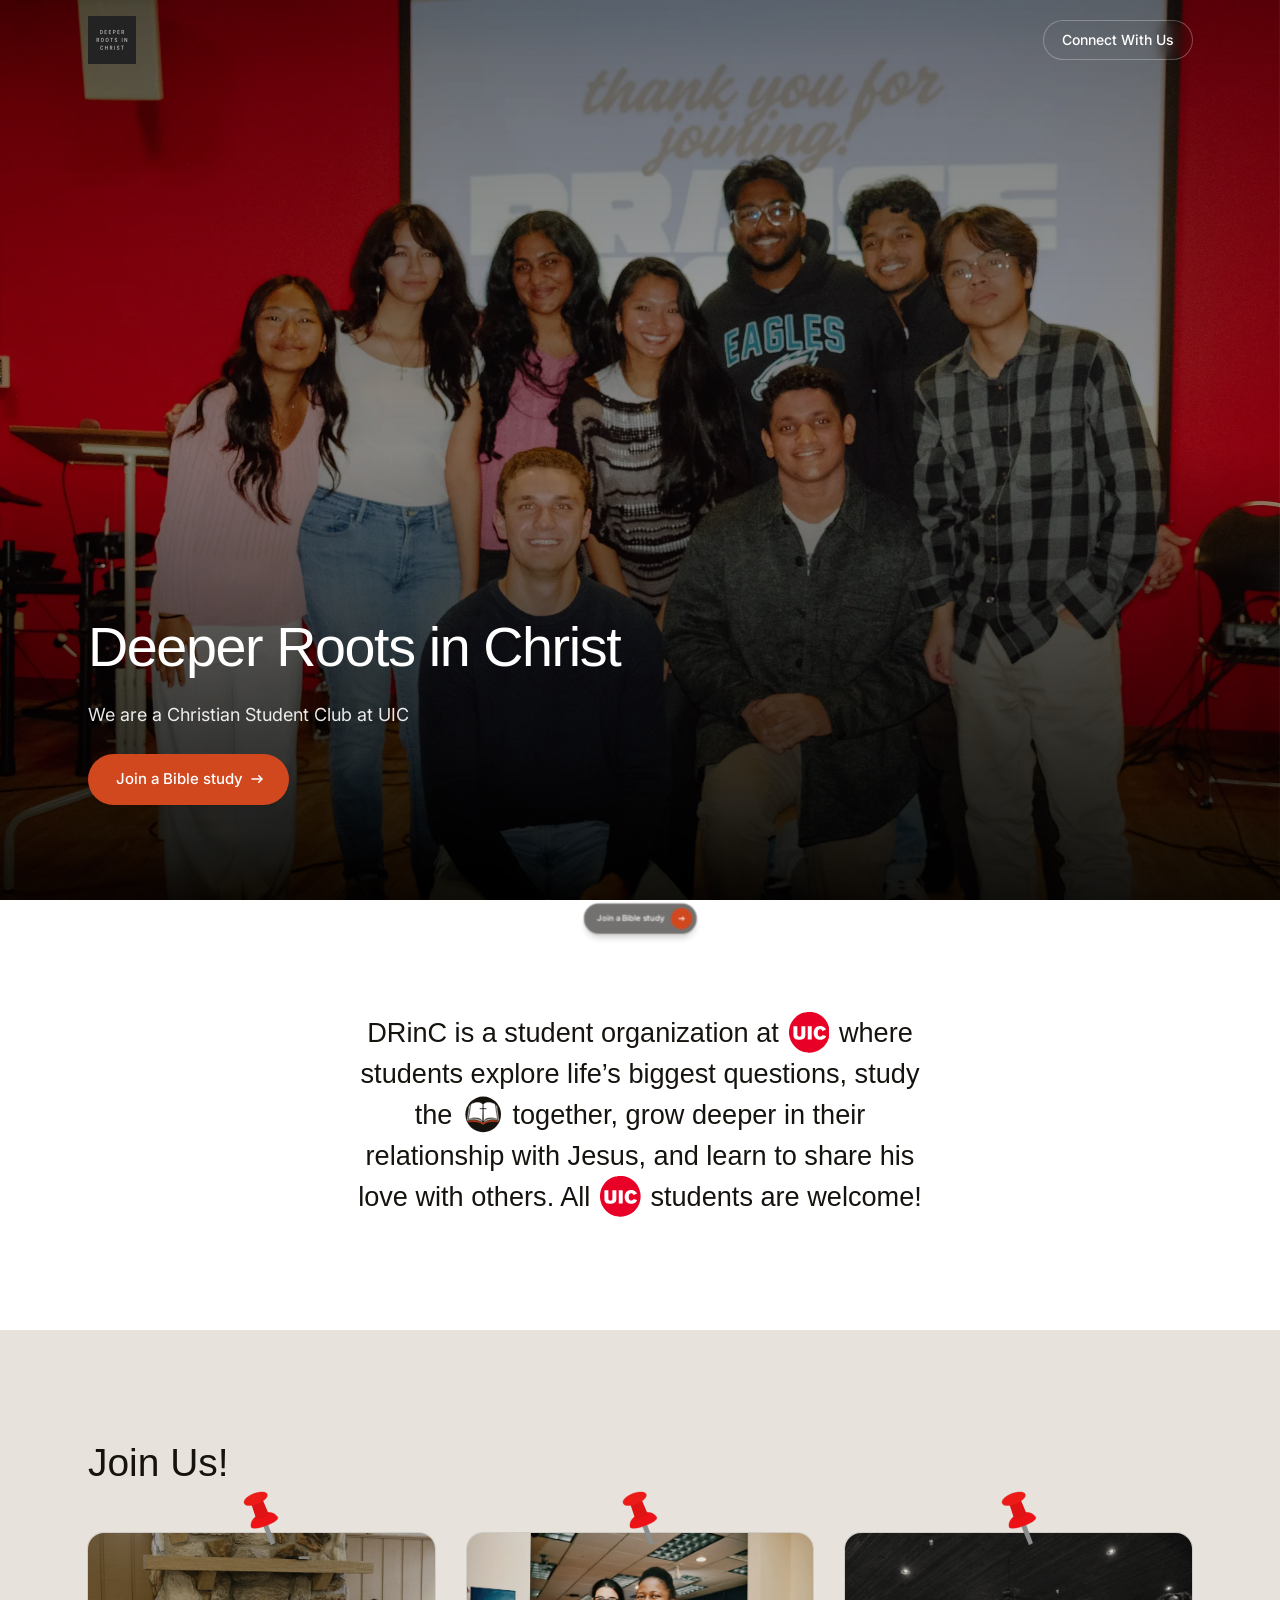
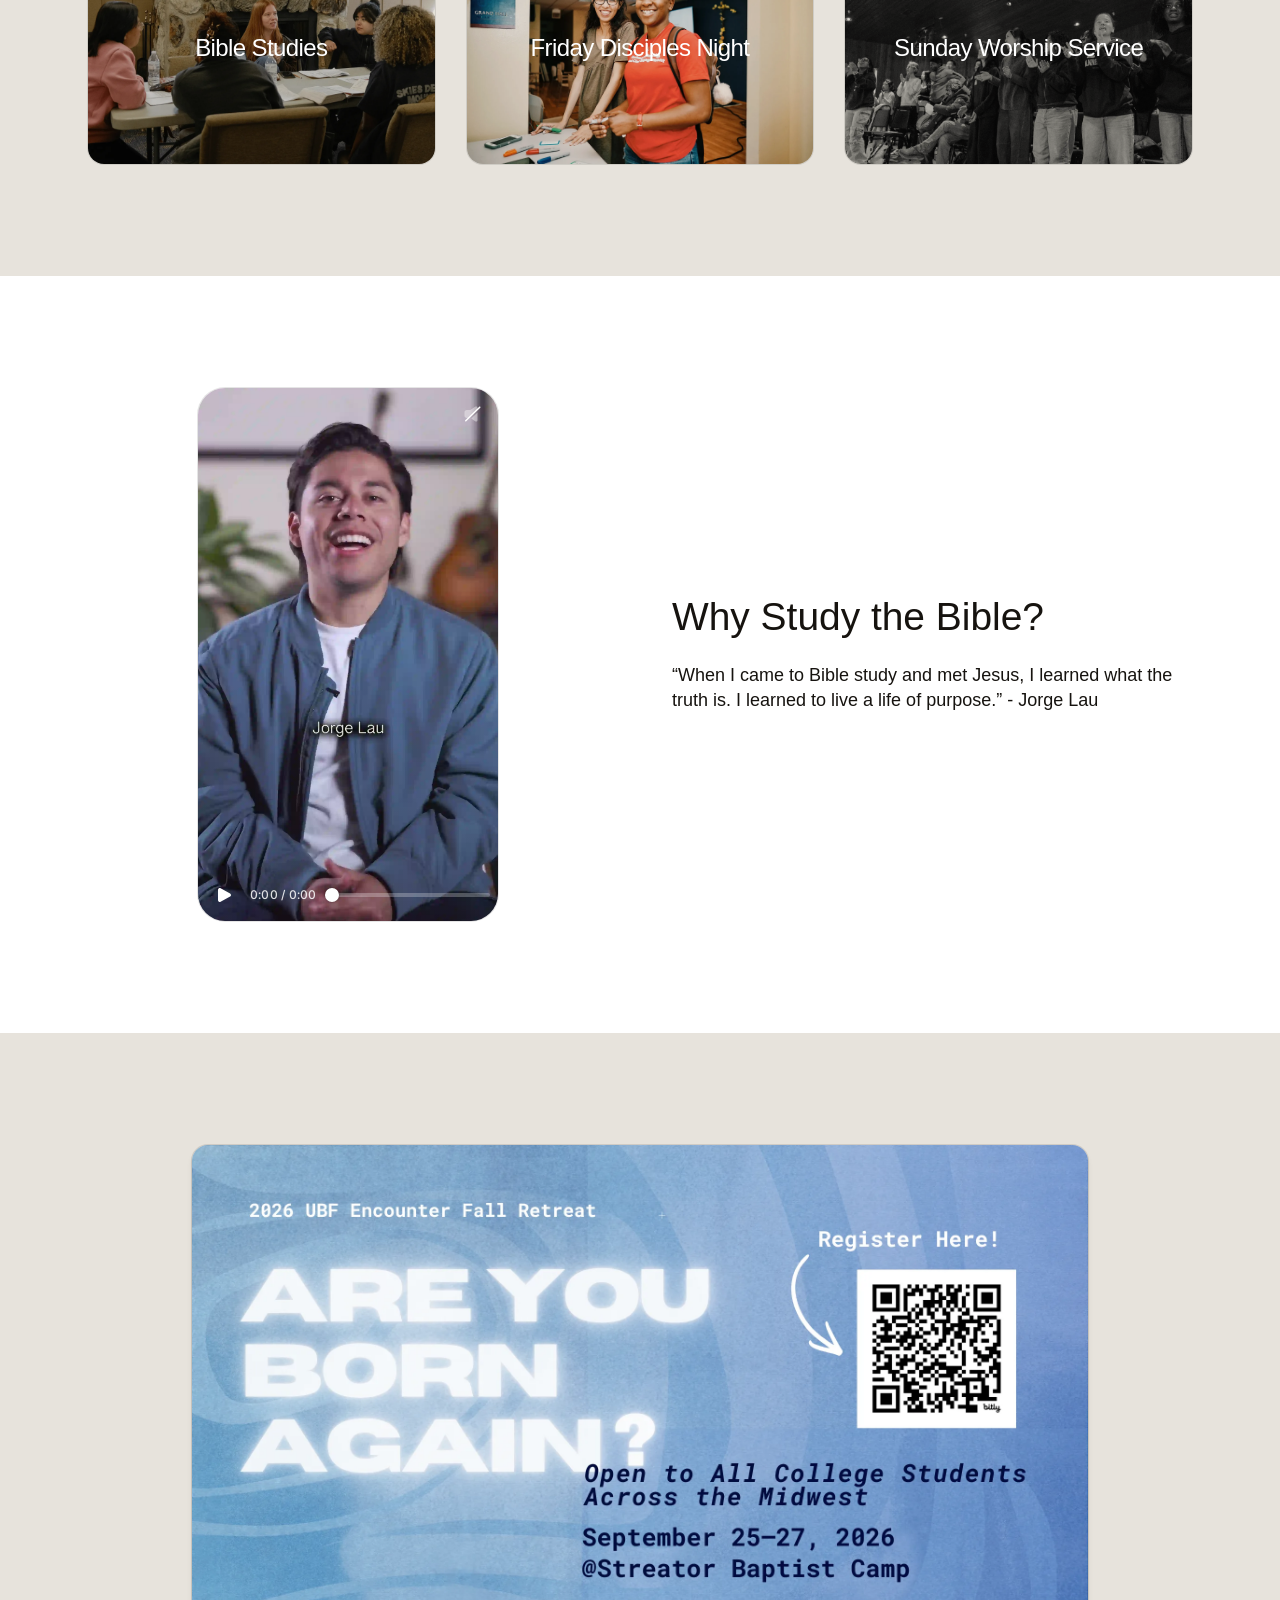
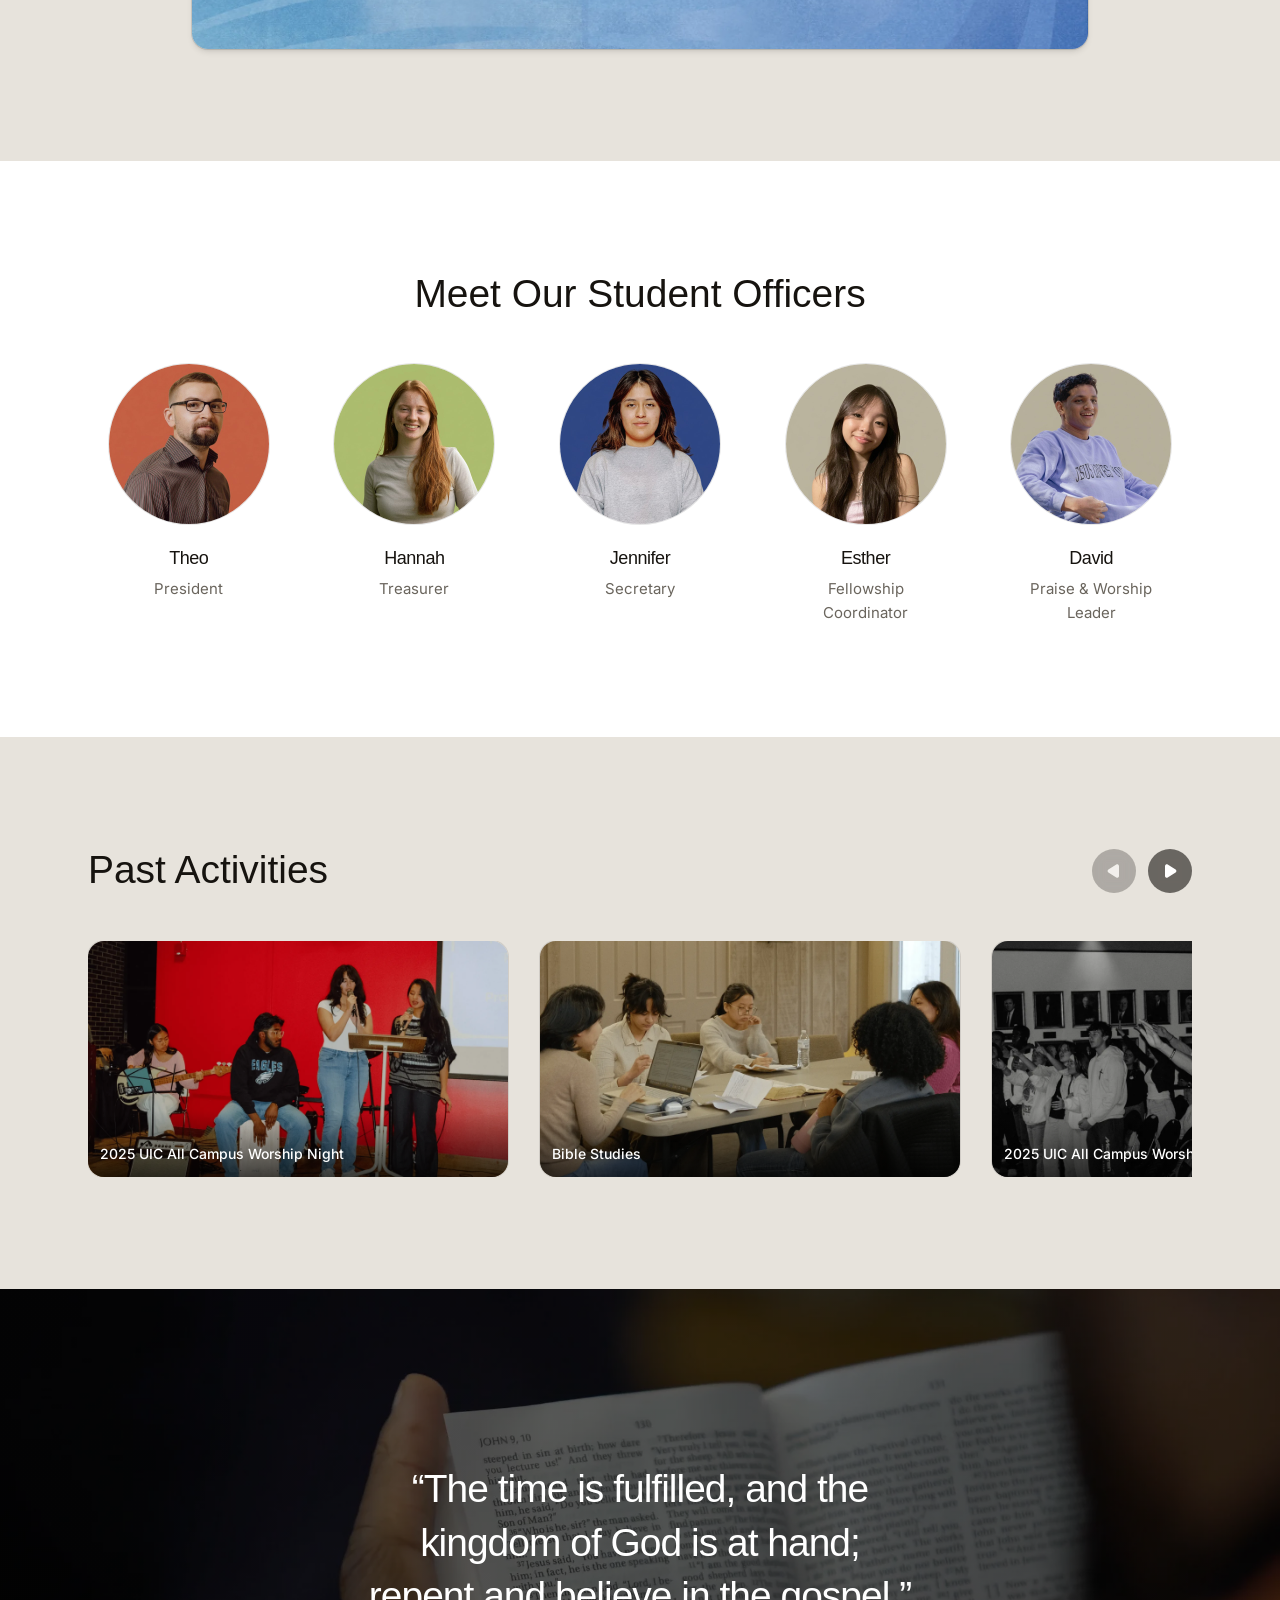
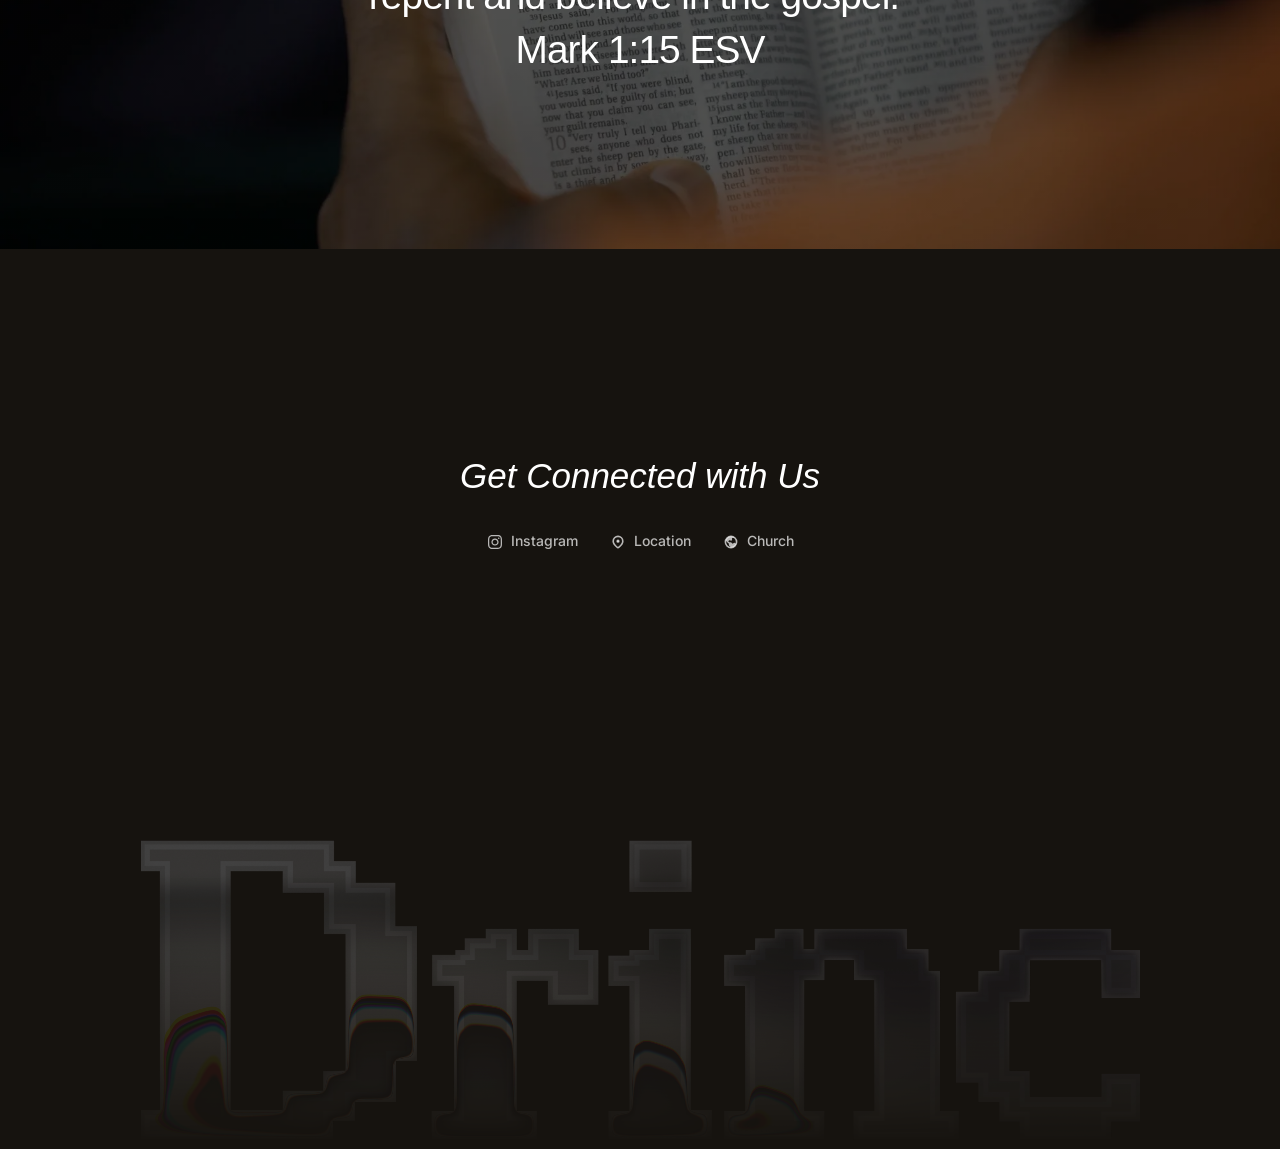
==== commit 00ed7517: "Refresh homepage visuals and typography" ====
--- a/index.html
+++ b/index.html
@@ -103,7 +103,22 @@
 
     <section class="section mission" aria-label="Our mission">
       <div class="container">
-        <p class="mission__statement">DRinC is a student organization at UIC where students explore life’s biggest questions, study the Bible together, grow deeper in their relationship with Jesus, and learn to share his love with others. All UIC students are welcome!</p>
+        <p class="mission__statement">DRinC is a student organization <span class="mission__university">at
+          <svg class="mission__icon" xmlns="http://www.w3.org/2000/svg" width="24" height="24" viewBox="0 0 24.005 24" role="img" aria-label="UIC" focusable="false">
+            <path id="mission-uic-mark" d="M11.157-0.014H12.763C12.967 0.04 13.252 0.031 13.471 0.058 13.962 0.124 14.449 0.217 14.929 0.337 17.013 0.865 18.915 1.945 20.44 3.463 20.485 3.508 20.53 3.556 20.575 3.602 21.297 4.367 21.921 5.18 22.431 6.106 23.106 7.319 23.568 8.639 23.794 10.01 23.85 10.366 23.889 10.654 23.913 11.012 23.922 11.134 23.941 11.54 23.962 11.624L23.964 11.63V12.338C23.928 12.442 23.905 13.141 23.889 13.297 23.83 13.819 23.74 14.336 23.616 14.846 22.804 18.154 20.631 20.957 17.637 22.564 16.45 23.203 15.163 23.635 13.833 23.843 13.626 23.876 13.432 23.905 13.225 23.927 13.095 23.941 12.633 23.953 12.54 23.986H11.4C11.268 23.947 10.816 23.933 10.653 23.914 10.377 23.881 10.117 23.842 9.843 23.795 8.283 23.516 6.795 22.928 5.466 22.066 2.877 20.387 1.032 17.773 0.316 14.767 0.171 14.149 0.067 13.519 0.034 12.887 0.03 12.791 0.021 12.638 0 12.55V11.419C0.039 11.278 0.039 10.862 0.061 10.688 0.091 10.445 0.126 10.204 0.166 9.962 0.424 8.428 0.979 6.959 1.797 5.639 3.409 3.028 5.959 1.139 8.92 0.361 9.403 0.238 9.892 0.142 10.386 0.073 10.618 0.043 10.939 0.043 11.157-0.014ZM9.649 10.187L9.648 9.052C9.648 8.884 9.637 8.578 9.657 8.425 9.532 8.437 9.388 8.426 9.261 8.425 8.62 8.413 7.954 8.446 7.315 8.423 7.326 8.729 7.317 9.071 7.317 9.382L7.318 11.533 7.318 12.661C7.32 13.57 7.386 14.525 6.175 14.539 6.085 14.539 5.998 14.525 5.908 14.519 4.852 14.446 4.93 13.501 4.932 12.676L4.932 11.647 4.932 9.689C4.932 9.332 4.93 8.974 4.932 8.617 4.933 8.557 4.935 8.485 4.944 8.426L3.432 8.423C3.168 8.423 2.866 8.431 2.604 8.423L2.605 8.438C2.617 8.576 2.611 8.791 2.611 8.933L2.611 9.838 2.611 12.601C2.613 13.162 2.589 13.75 2.688 14.303 2.767 14.743 2.998 15.286 3.345 15.584 4.237 16.337 5.604 16.468 6.718 16.378 7.521 16.315 8.577 16.025 9.099 15.377 9.721 14.603 9.648 13.351 9.648 12.404L9.649 10.187ZM11.077 8.422C11.089 8.828 11.08 9.248 11.08 9.658L11.08 11.822C11.091 13.304 11.091 14.786 11.08 16.268 11.253 16.25 11.464 16.259 11.64 16.261 12.229 16.268 12.822 16.253 13.41 16.259 13.393 16.115 13.401 15.889 13.401 15.737L13.401 14.876 13.401 11.975 13.401 9.548 13.399 8.896C13.399 8.75 13.392 8.564 13.413 8.425 13.249 8.432 13.066 8.425 12.9 8.423L11.967 8.423C11.787 8.423 11.605 8.423 11.424 8.425 11.337 8.426 11.158 8.432 11.077 8.422ZM20.863 13.916L20.094 13.642C19.996 13.607 19.846 13.561 19.753 13.522 19.615 13.906 19.449 14.191 19.068 14.369 18.699 14.542 18.294 14.536 17.914 14.405 17.587 14.294 17.29 13.973 17.16 13.652 16.858 12.908 16.866 11.828 17.142 11.075 17.269 10.736 17.508 10.415 17.847 10.271 18.219 10.114 18.619 10.109 18.996 10.252 19.402 10.408 19.741 10.939 19.795 11.362 20.058 11.234 20.322 11.113 20.583 10.985 20.985 10.79 21.426 10.556 21.84 10.387 21.402 9.451 20.833 8.884 19.851 8.515 19.416 8.353 18.945 8.299 18.484 8.291 18.451 8.29 18.225 8.294 18.198 8.3 17.089 8.398 16.179 8.711 15.45 9.604 14.134 11.212 14.254 14.243 15.907 15.572 17.406 16.775 20.107 16.693 21.349 15.14 21.565 14.872 21.729 14.587 21.882 14.281 21.546 14.153 21.199 14.044 20.863 13.916Z" fill="#E80026" />
+          </svg></span> where students explore life’s biggest questions, study the
+          <svg class="mission__icon" xmlns="http://www.w3.org/2000/svg" width="24" height="24" viewBox="0 0 94.969 96" role="img" aria-label="Bible" focusable="false">
+            <ellipse cx="49.487" cy="48" rx="41.999" ry="42" fill="var(--ink)" />
+            <path d="M13.001 64.25c10.172-2.578 20.484-2.484 30.516 1.781 1.969 0.844 3.281 1.922 5.578 1.922s3.703-1.031 5.766-1.922c9.938-4.266 20.25-4.359 30.328-1.781l-0.656 1.453c-10.641-1.688-20.578-1.031-30.422 2.531-0.609 1.875-2.531 2.906-5.016 2.907-2.391 0-4.313-0.984-4.922-2.907-9.938-3.563-19.969-4.219-30.562-2.531z" fill="var(--brand-deep)" stroke="var(--brand-deep)" stroke-width="1.5" />
+            <path d="M18.954 27.266c-1.688 0.188-2.906 0.656-3.14 2.343l-4.313 32.204c-0.075 0.45 0.141 0.769 0.422 0.984 11.813-4.031 24.656-3.281 35.063 4.031-0.609-3-3.281-5.438-7.594-7.031-7.594-2.906-16.313-2.25-25.594 1.031l5.156-33.562z" fill="var(--border-subtle)" stroke="var(--ink-muted)" stroke-width="1.2" />
+            <path d="M79.189 27.266c1.688 0.188 2.906 0.656 3.14 2.343l4.219 32.204c0.075 0.422-0.112 0.769-0.422 0.984-11.859-4.031-24.609-3.281-34.734 4.031 0.516-3 3.188-5.438 7.5-7.031 7.594-2.906 16.313-2.25 25.359 1.031l-5.062-33.562z" fill="var(--border-subtle)" stroke="var(--ink-muted)" stroke-width="1.2" />
+            <path d="M21.345 23.938c5.016-2.25 10.266-3.891 14.625-3.891 5.016-0.094 9.375 1.5 11.578 3.844l-0.094 9.375h-6.328l-0.047 2.953h6.375l-0.468 27c-1.406-2.859-3.75-4.969-7.453-6.328-6.609-2.578-14.578-1.5-23.579 1.687l5.391-34.64z" fill="var(--paper)" stroke="var(--paper)" />
+            <path d="M50.689 23.891c2.297-2.297 6.563-3.891 11.437-3.891 4.547 0 9.656 1.641 14.766 3.891l5.297 34.687c-8.859-3.188-16.828-4.266-23.485-1.687-3.75 1.406-6 3.516-7.406 6.328l-0.422-27 6.375-0.047-0.047-2.906h-6.328l-0.187-9.375z" fill="var(--paper)" stroke="var(--paper)" />
+          </svg>
+          together, grow deeper in their relationship with Jesus, and learn to share his love with others. All
+          <svg class="mission__icon" xmlns="http://www.w3.org/2000/svg" width="24" height="24" viewBox="0 0 24.005 24" role="img" aria-label="UIC" focusable="false">
+            <use href="#mission-uic-mark" />
+          </svg> students are welcome!</p>
       </div>
     </section>
 
@@ -174,27 +189,27 @@
         <h2 id="officers-title" class="h2 h2--center">Meet Our Student Officers</h2>
         <ul class="officers__list">
           <li class="officer">
-            <img class="officer__img" src="assets/img/officers-1.webp" alt="Portrait of Theo" width="195" height="195" loading="lazy" />
+            <img class="officer__img" src="assets/img/officer-theo.jpg" alt="Portrait of Theo" width="640" height="640" loading="lazy" />
             <p class="officer__name">Theo</p>
             <p class="officer__role">President</p>
           </li>
           <li class="officer">
-            <img class="officer__img" src="assets/img/officers-2.webp" alt="Portrait of Hannah" width="195" height="195" loading="lazy" />
+            <img class="officer__img" src="assets/img/officer-hannah.jpg" alt="Portrait of Hannah" width="640" height="640" loading="lazy" />
             <p class="officer__name">Hannah</p>
             <p class="officer__role">Treasurer</p>
           </li>
           <li class="officer">
-            <img class="officer__img" src="assets/img/officers-3.webp" alt="Portrait of Jennifer" width="195" height="195" loading="lazy" />
+            <img class="officer__img" src="assets/img/officer-jennifer.jpg" alt="Portrait of Jennifer" width="640" height="640" loading="lazy" />
             <p class="officer__name">Jennifer</p>
             <p class="officer__role">Secretary</p>
           </li>
           <li class="officer">
-            <img class="officer__img" src="assets/img/officers-4.webp" alt="Portrait of Esther" width="195" height="195" loading="lazy" />
+            <img class="officer__img" src="assets/img/officer-esther.jpg" alt="Portrait of Esther" width="640" height="640" loading="lazy" />
             <p class="officer__name">Esther</p>
             <p class="officer__role">Fellowship Coordinator</p>
           </li>
           <li class="officer">
-            <img class="officer__img" src="assets/img/officers-5.webp" alt="Portrait of David" width="195" height="195" loading="lazy" />
+            <img class="officer__img" src="assets/img/officer-david.jpg" alt="Portrait of David" width="640" height="640" loading="lazy" />
             <p class="officer__name">David</p>
             <p class="officer__role">Praise &amp; Worship Leader</p>
           </li>
--- a/css/tokens.css
+++ b/css/tokens.css
@@ -43,13 +43,18 @@
   --text-body: 16px;    /* reading text, inputs, controls, legends */
   --text-small: var(--text-body); /* compact body text: buttons, descriptions, roles */
   --text-lead: 18px;    /* lead copy: hero standfirst, officer names */
+  --text-action: 15px;
 
   /* Display steps */
   --text-card: 24px;    /* card/panel titles */
-  --text-deck: clamp(24px, 2.5vw, 28px);    /* mission statement */
-  --text-quote: 24px;                       /* testimonial quote */
-  --text-h2: clamp(35px, 3.5vw, 40px);      /* section headings */
-  --text-h1: clamp(40px, 5.5vw, 60px);      /* hero title */
+  --text-deck-mobile: 24px;
+  --text-deck: clamp(var(--text-deck-mobile), calc(22.514px + 0.360685vw), 28px);
+  --text-quote: 18px;
+  --text-h2-mobile: 35px;
+  --text-h2: clamp(var(--text-h2-mobile), calc(33.1425px + 0.450857vw), 40px);
+  --text-h1-mobile: 40px;
+  --text-h1: clamp(var(--text-h1-mobile), calc(32.5699px + 1.803427vw), 60px);
+  --text-form-title: 25px;
 
   /* Shape */
   --radius-small: 8px;
--- a/css/styles.css
+++ b/css/styles.css
@@ -120,6 +120,7 @@
 
 .h2--light {
   color: #ffffff;
+  font-size: var(--text-h2-mobile);
   font-style: italic;
   line-height: 1.1;
 }
@@ -156,7 +157,7 @@
   background: var(--brand);
   color: #ffffff;
   font-family: var(--font-ui);
-  font-size: var(--text-small);
+  font-size: var(--text-action);
   font-weight: var(--weight-medium);
   line-height: var(--leading-normal);
   text-decoration: none;
@@ -419,6 +420,18 @@
   text-wrap: pretty;
 }
 
+.mission__university {
+  white-space: nowrap;
+}
+
+.mission__icon {
+  display: inline-block;
+  width: 1.5em;
+  height: 1.5em;
+  margin-inline: 0.08em;
+  vertical-align: -0.4em;
+}
+
 .programs__grid {
   display: grid;
   grid-template-columns: 1fr;
@@ -770,7 +783,7 @@
 
 .officer__role {
   margin: 4px 0 0;
-  font-size: var(--text-small);
+  font-size: var(--text-action);
   line-height: 1.6;
   color: var(--ink-muted);
   text-align: center;
@@ -1054,7 +1067,7 @@
   -webkit-backdrop-filter: blur(12px);
   color: #ffffff;
   font-family: var(--font-ui);
-  font-size: var(--text-small);
+  font-size: var(--text-action);
   font-weight: var(--weight-medium);
   line-height: var(--leading-normal);
   text-decoration: none;
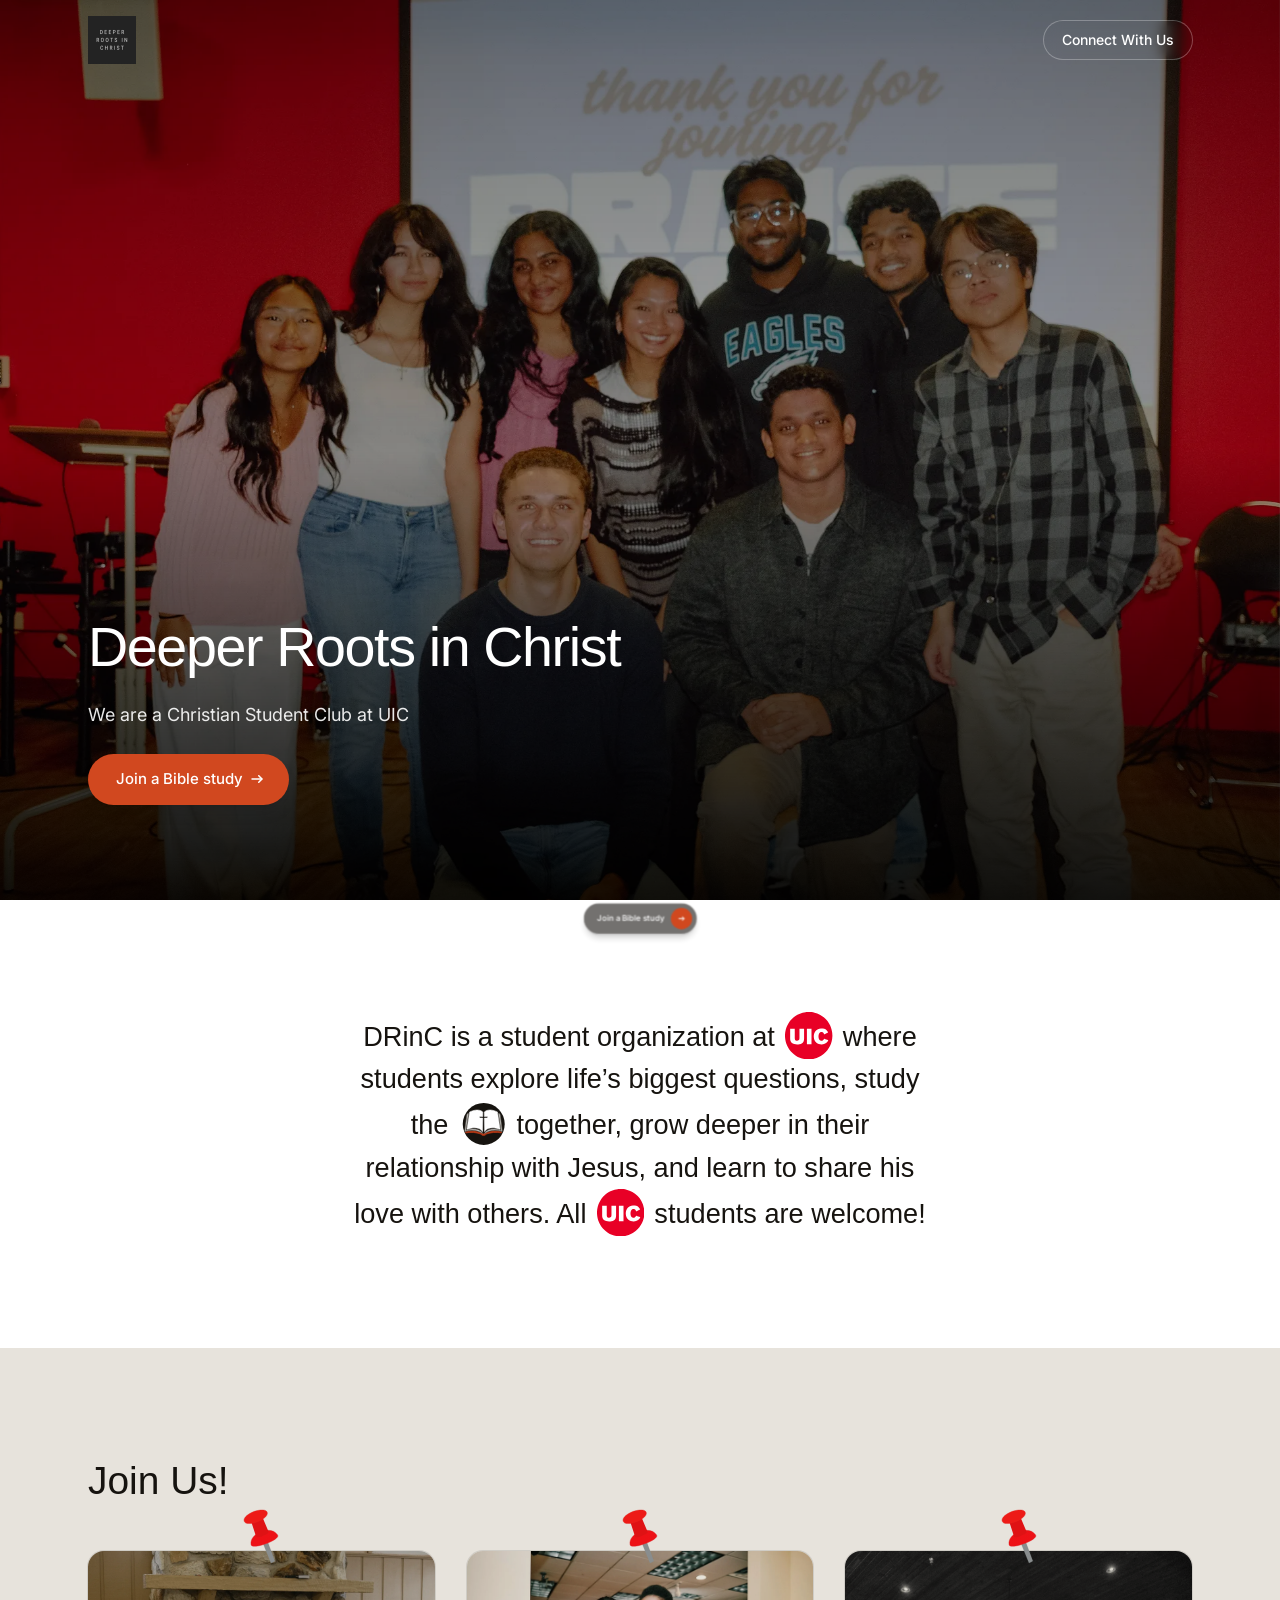
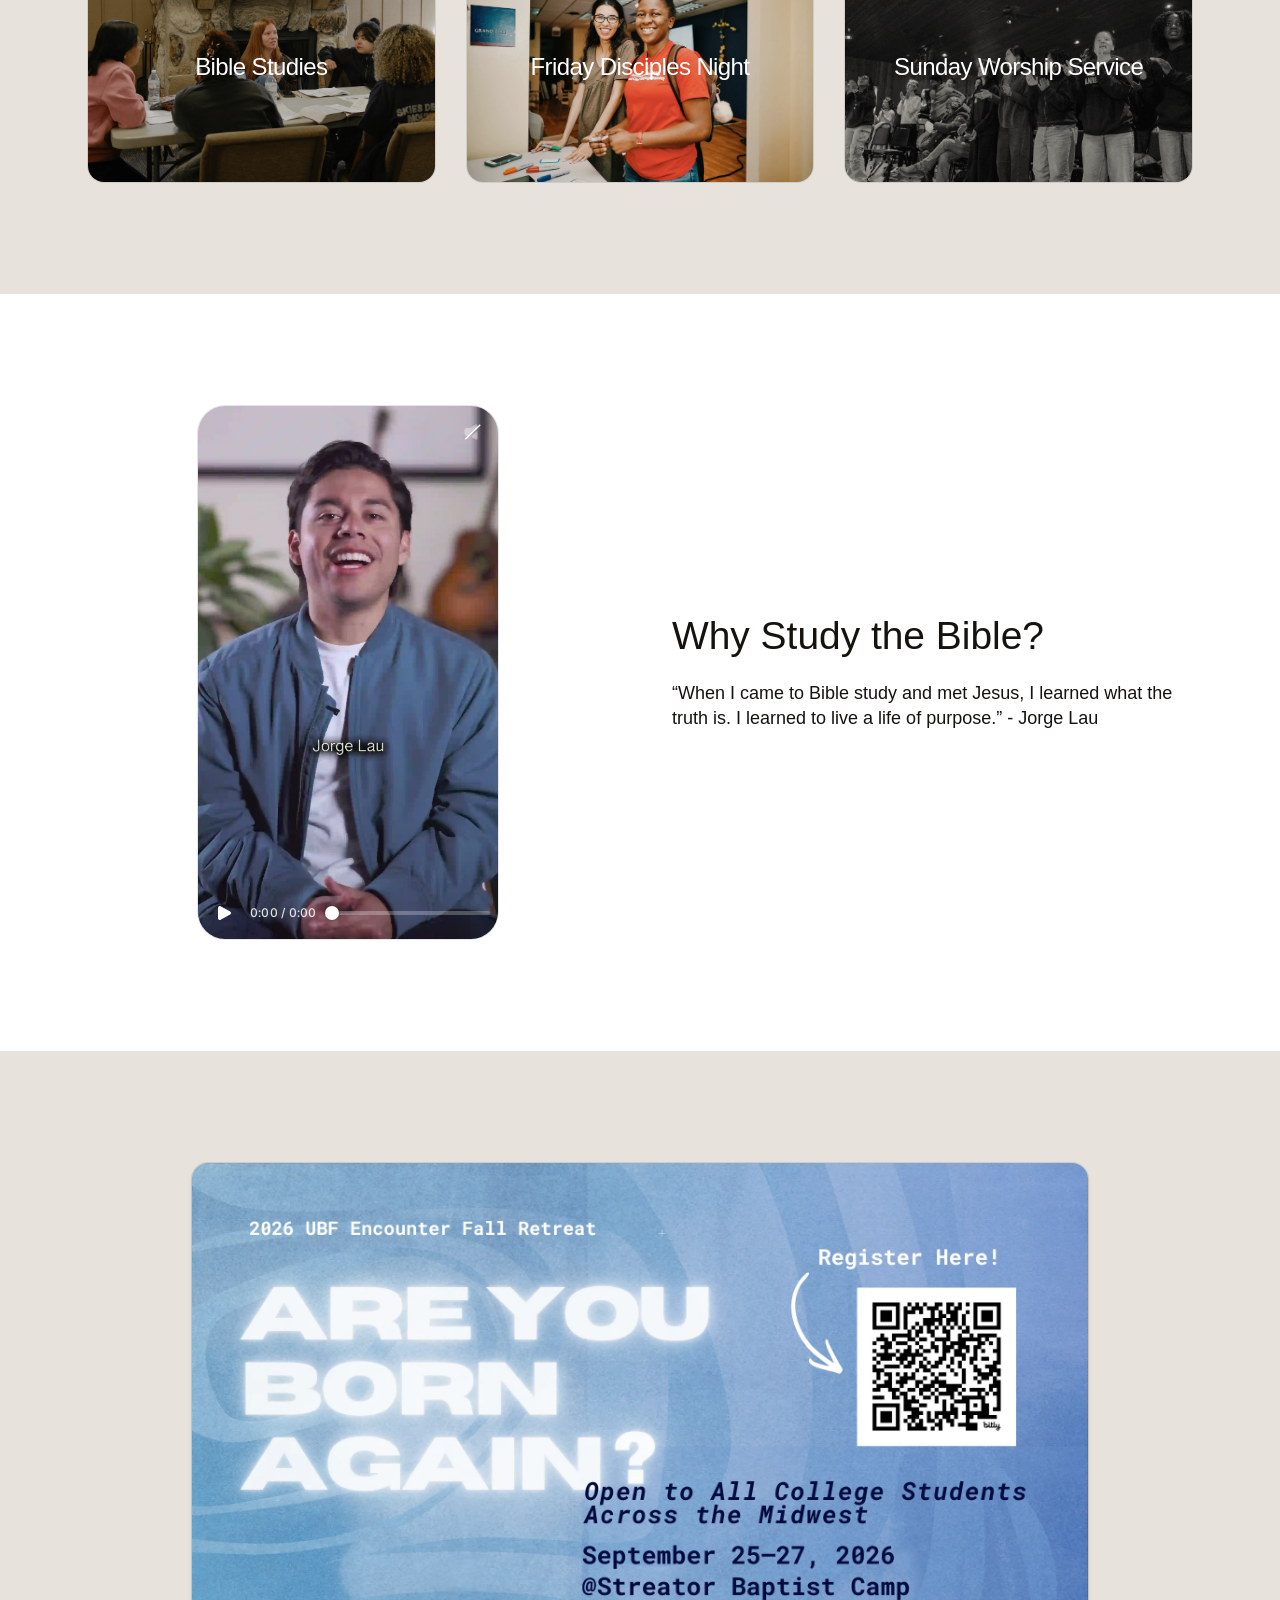
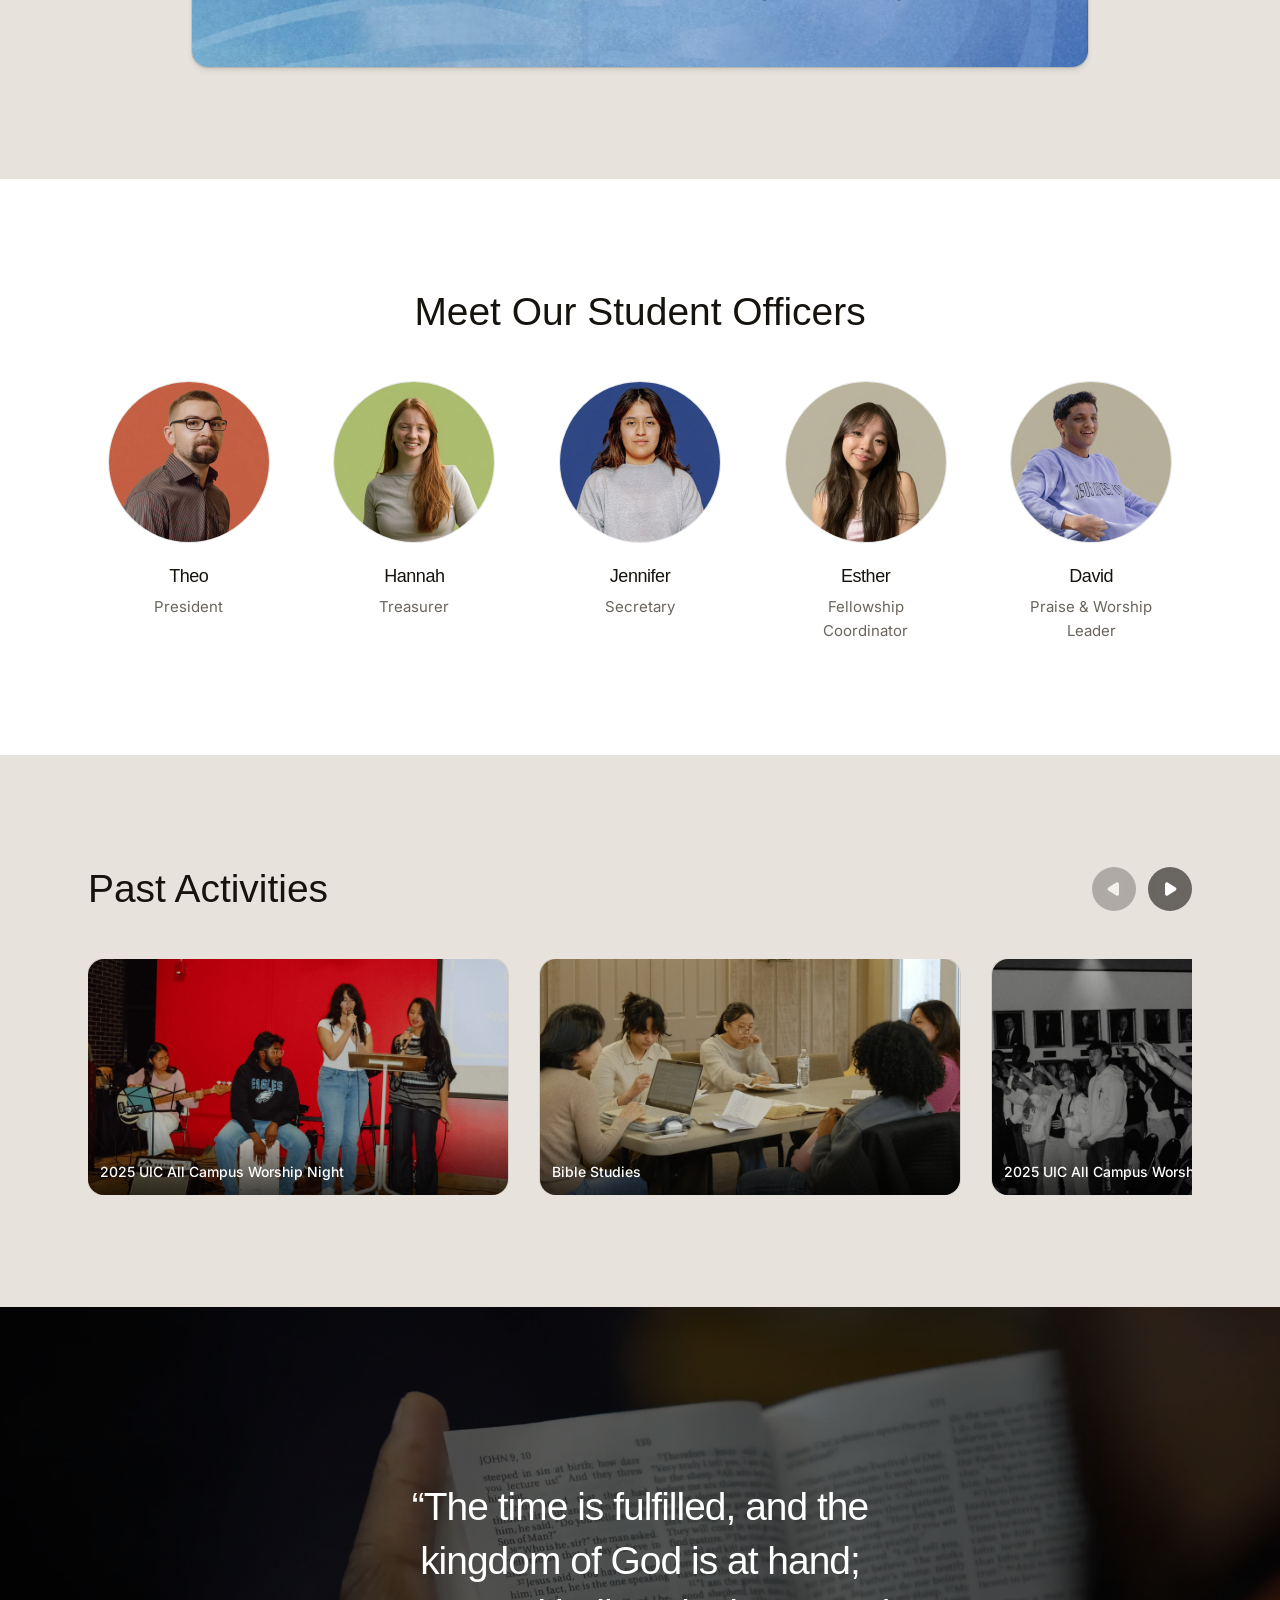
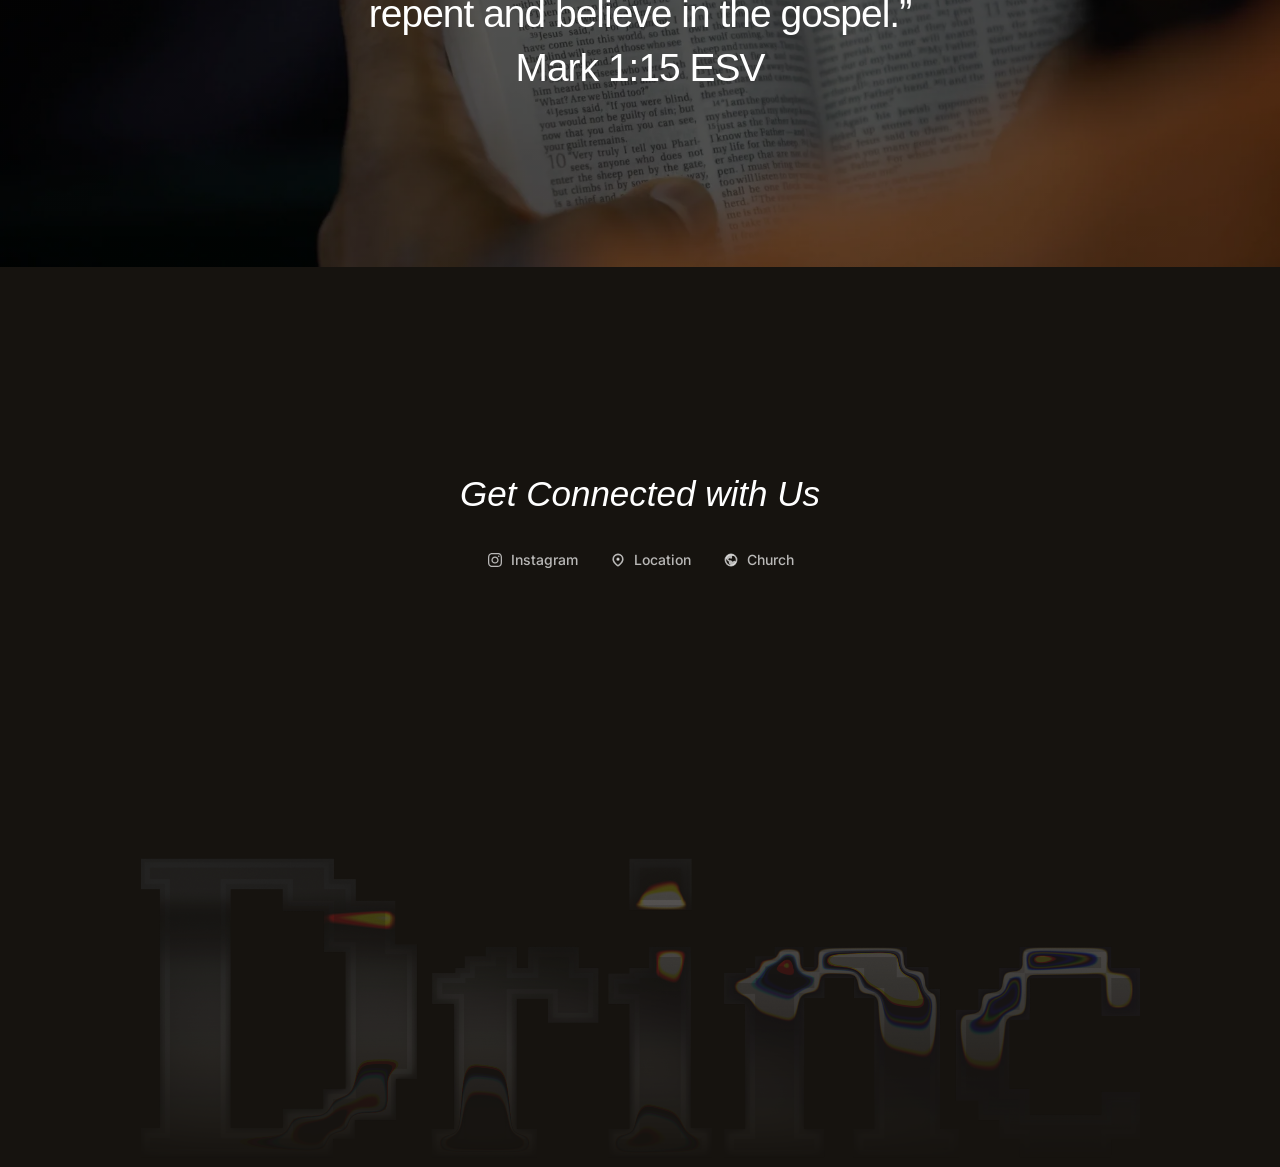
==== commit 4ebfcf33: "Fix mission icon sizing" ====
--- a/index.html
+++ b/index.html
@@ -104,10 +104,10 @@
     <section class="section mission" aria-label="Our mission">
       <div class="container">
         <p class="mission__statement">DRinC is a student organization <span class="mission__university">at
-          <svg class="mission__icon" xmlns="http://www.w3.org/2000/svg" width="24" height="24" viewBox="0 0 24.005 24" role="img" aria-label="UIC" focusable="false">
+          <svg class="mission__icon" xmlns="http://www.w3.org/2000/svg" viewBox="0 0 24.005 24" role="img" aria-label="UIC" focusable="false">
             <path id="mission-uic-mark" d="M11.157-0.014H12.763C12.967 0.04 13.252 0.031 13.471 0.058 13.962 0.124 14.449 0.217 14.929 0.337 17.013 0.865 18.915 1.945 20.44 3.463 20.485 3.508 20.53 3.556 20.575 3.602 21.297 4.367 21.921 5.18 22.431 6.106 23.106 7.319 23.568 8.639 23.794 10.01 23.85 10.366 23.889 10.654 23.913 11.012 23.922 11.134 23.941 11.54 23.962 11.624L23.964 11.63V12.338C23.928 12.442 23.905 13.141 23.889 13.297 23.83 13.819 23.74 14.336 23.616 14.846 22.804 18.154 20.631 20.957 17.637 22.564 16.45 23.203 15.163 23.635 13.833 23.843 13.626 23.876 13.432 23.905 13.225 23.927 13.095 23.941 12.633 23.953 12.54 23.986H11.4C11.268 23.947 10.816 23.933 10.653 23.914 10.377 23.881 10.117 23.842 9.843 23.795 8.283 23.516 6.795 22.928 5.466 22.066 2.877 20.387 1.032 17.773 0.316 14.767 0.171 14.149 0.067 13.519 0.034 12.887 0.03 12.791 0.021 12.638 0 12.55V11.419C0.039 11.278 0.039 10.862 0.061 10.688 0.091 10.445 0.126 10.204 0.166 9.962 0.424 8.428 0.979 6.959 1.797 5.639 3.409 3.028 5.959 1.139 8.92 0.361 9.403 0.238 9.892 0.142 10.386 0.073 10.618 0.043 10.939 0.043 11.157-0.014ZM9.649 10.187L9.648 9.052C9.648 8.884 9.637 8.578 9.657 8.425 9.532 8.437 9.388 8.426 9.261 8.425 8.62 8.413 7.954 8.446 7.315 8.423 7.326 8.729 7.317 9.071 7.317 9.382L7.318 11.533 7.318 12.661C7.32 13.57 7.386 14.525 6.175 14.539 6.085 14.539 5.998 14.525 5.908 14.519 4.852 14.446 4.93 13.501 4.932 12.676L4.932 11.647 4.932 9.689C4.932 9.332 4.93 8.974 4.932 8.617 4.933 8.557 4.935 8.485 4.944 8.426L3.432 8.423C3.168 8.423 2.866 8.431 2.604 8.423L2.605 8.438C2.617 8.576 2.611 8.791 2.611 8.933L2.611 9.838 2.611 12.601C2.613 13.162 2.589 13.75 2.688 14.303 2.767 14.743 2.998 15.286 3.345 15.584 4.237 16.337 5.604 16.468 6.718 16.378 7.521 16.315 8.577 16.025 9.099 15.377 9.721 14.603 9.648 13.351 9.648 12.404L9.649 10.187ZM11.077 8.422C11.089 8.828 11.08 9.248 11.08 9.658L11.08 11.822C11.091 13.304 11.091 14.786 11.08 16.268 11.253 16.25 11.464 16.259 11.64 16.261 12.229 16.268 12.822 16.253 13.41 16.259 13.393 16.115 13.401 15.889 13.401 15.737L13.401 14.876 13.401 11.975 13.401 9.548 13.399 8.896C13.399 8.75 13.392 8.564 13.413 8.425 13.249 8.432 13.066 8.425 12.9 8.423L11.967 8.423C11.787 8.423 11.605 8.423 11.424 8.425 11.337 8.426 11.158 8.432 11.077 8.422ZM20.863 13.916L20.094 13.642C19.996 13.607 19.846 13.561 19.753 13.522 19.615 13.906 19.449 14.191 19.068 14.369 18.699 14.542 18.294 14.536 17.914 14.405 17.587 14.294 17.29 13.973 17.16 13.652 16.858 12.908 16.866 11.828 17.142 11.075 17.269 10.736 17.508 10.415 17.847 10.271 18.219 10.114 18.619 10.109 18.996 10.252 19.402 10.408 19.741 10.939 19.795 11.362 20.058 11.234 20.322 11.113 20.583 10.985 20.985 10.79 21.426 10.556 21.84 10.387 21.402 9.451 20.833 8.884 19.851 8.515 19.416 8.353 18.945 8.299 18.484 8.291 18.451 8.29 18.225 8.294 18.198 8.3 17.089 8.398 16.179 8.711 15.45 9.604 14.134 11.212 14.254 14.243 15.907 15.572 17.406 16.775 20.107 16.693 21.349 15.14 21.565 14.872 21.729 14.587 21.882 14.281 21.546 14.153 21.199 14.044 20.863 13.916Z" fill="#E80026" />
           </svg></span> where students explore life’s biggest questions, study the
-          <svg class="mission__icon" xmlns="http://www.w3.org/2000/svg" width="24" height="24" viewBox="0 0 94.969 96" role="img" aria-label="Bible" focusable="false">
+          <svg class="mission__icon" xmlns="http://www.w3.org/2000/svg" viewBox="0 0 94.969 96" role="img" aria-label="Bible" focusable="false">
             <ellipse cx="49.487" cy="48" rx="41.999" ry="42" fill="var(--ink)" />
             <path d="M13.001 64.25c10.172-2.578 20.484-2.484 30.516 1.781 1.969 0.844 3.281 1.922 5.578 1.922s3.703-1.031 5.766-1.922c9.938-4.266 20.25-4.359 30.328-1.781l-0.656 1.453c-10.641-1.688-20.578-1.031-30.422 2.531-0.609 1.875-2.531 2.906-5.016 2.907-2.391 0-4.313-0.984-4.922-2.907-9.938-3.563-19.969-4.219-30.562-2.531z" fill="var(--brand-deep)" stroke="var(--brand-deep)" stroke-width="1.5" />
             <path d="M18.954 27.266c-1.688 0.188-2.906 0.656-3.14 2.343l-4.313 32.204c-0.075 0.45 0.141 0.769 0.422 0.984 11.813-4.031 24.656-3.281 35.063 4.031-0.609-3-3.281-5.438-7.594-7.031-7.594-2.906-16.313-2.25-25.594 1.031l5.156-33.562z" fill="var(--border-subtle)" stroke="var(--ink-muted)" stroke-width="1.2" />
@@ -116,7 +116,7 @@
             <path d="M50.689 23.891c2.297-2.297 6.563-3.891 11.437-3.891 4.547 0 9.656 1.641 14.766 3.891l5.297 34.687c-8.859-3.188-16.828-4.266-23.485-1.687-3.75 1.406-6 3.516-7.406 6.328l-0.422-27 6.375-0.047-0.047-2.906h-6.328l-0.187-9.375z" fill="var(--paper)" stroke="var(--paper)" />
           </svg>
           together, grow deeper in their relationship with Jesus, and learn to share his love with others. All
-          <svg class="mission__icon" xmlns="http://www.w3.org/2000/svg" width="24" height="24" viewBox="0 0 24.005 24" role="img" aria-label="UIC" focusable="false">
+          <svg class="mission__icon" xmlns="http://www.w3.org/2000/svg" viewBox="0 0 24.005 24" role="img" aria-label="UIC" focusable="false">
             <use href="#mission-uic-mark" />
           </svg> students are welcome!</p>
       </div>
--- a/css/styles.css
+++ b/css/styles.css
@@ -426,10 +426,10 @@
 
 .mission__icon {
   display: inline-block;
-  width: 1.5em;
-  height: 1.5em;
-  margin-inline: 0.08em;
-  vertical-align: -0.4em;
+  width: 1.75em;
+  height: auto;
+  margin-inline: 0.1em;
+  vertical-align: -0.5em;
 }
 
 .programs__grid {
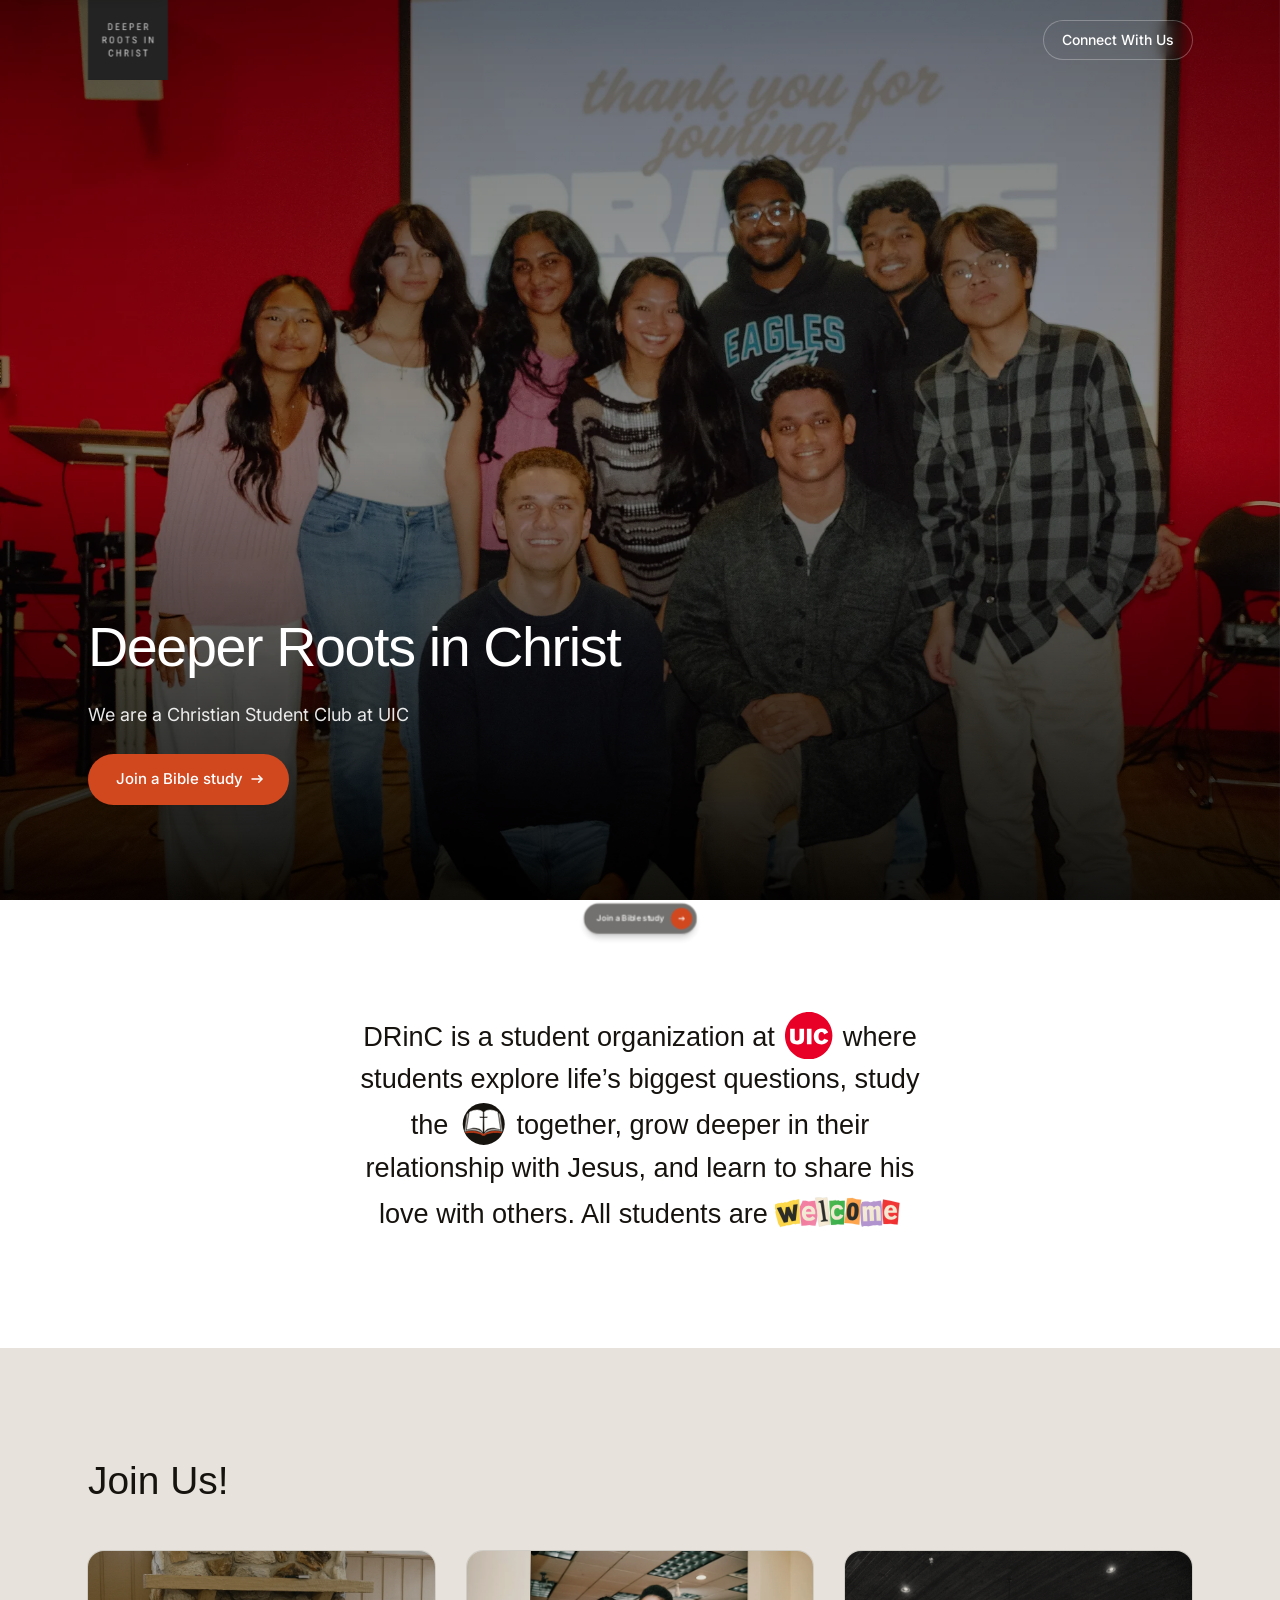
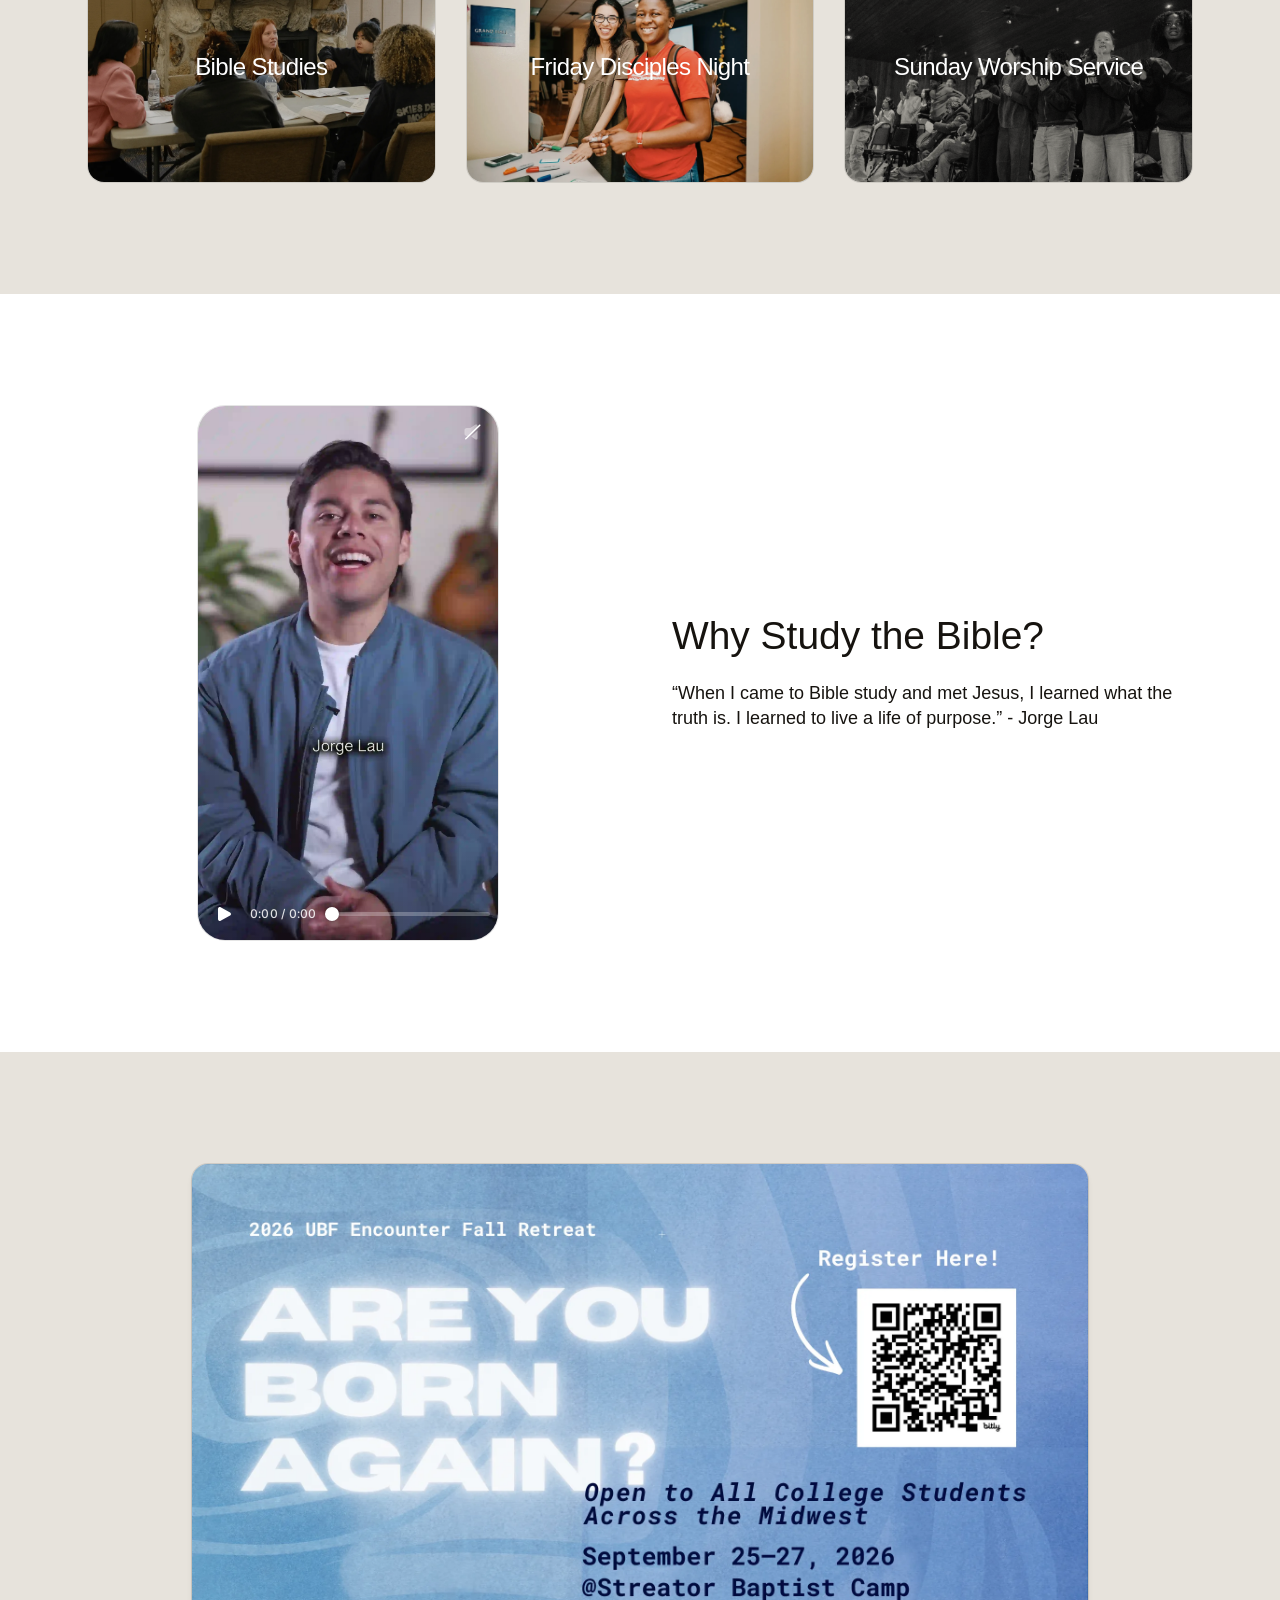
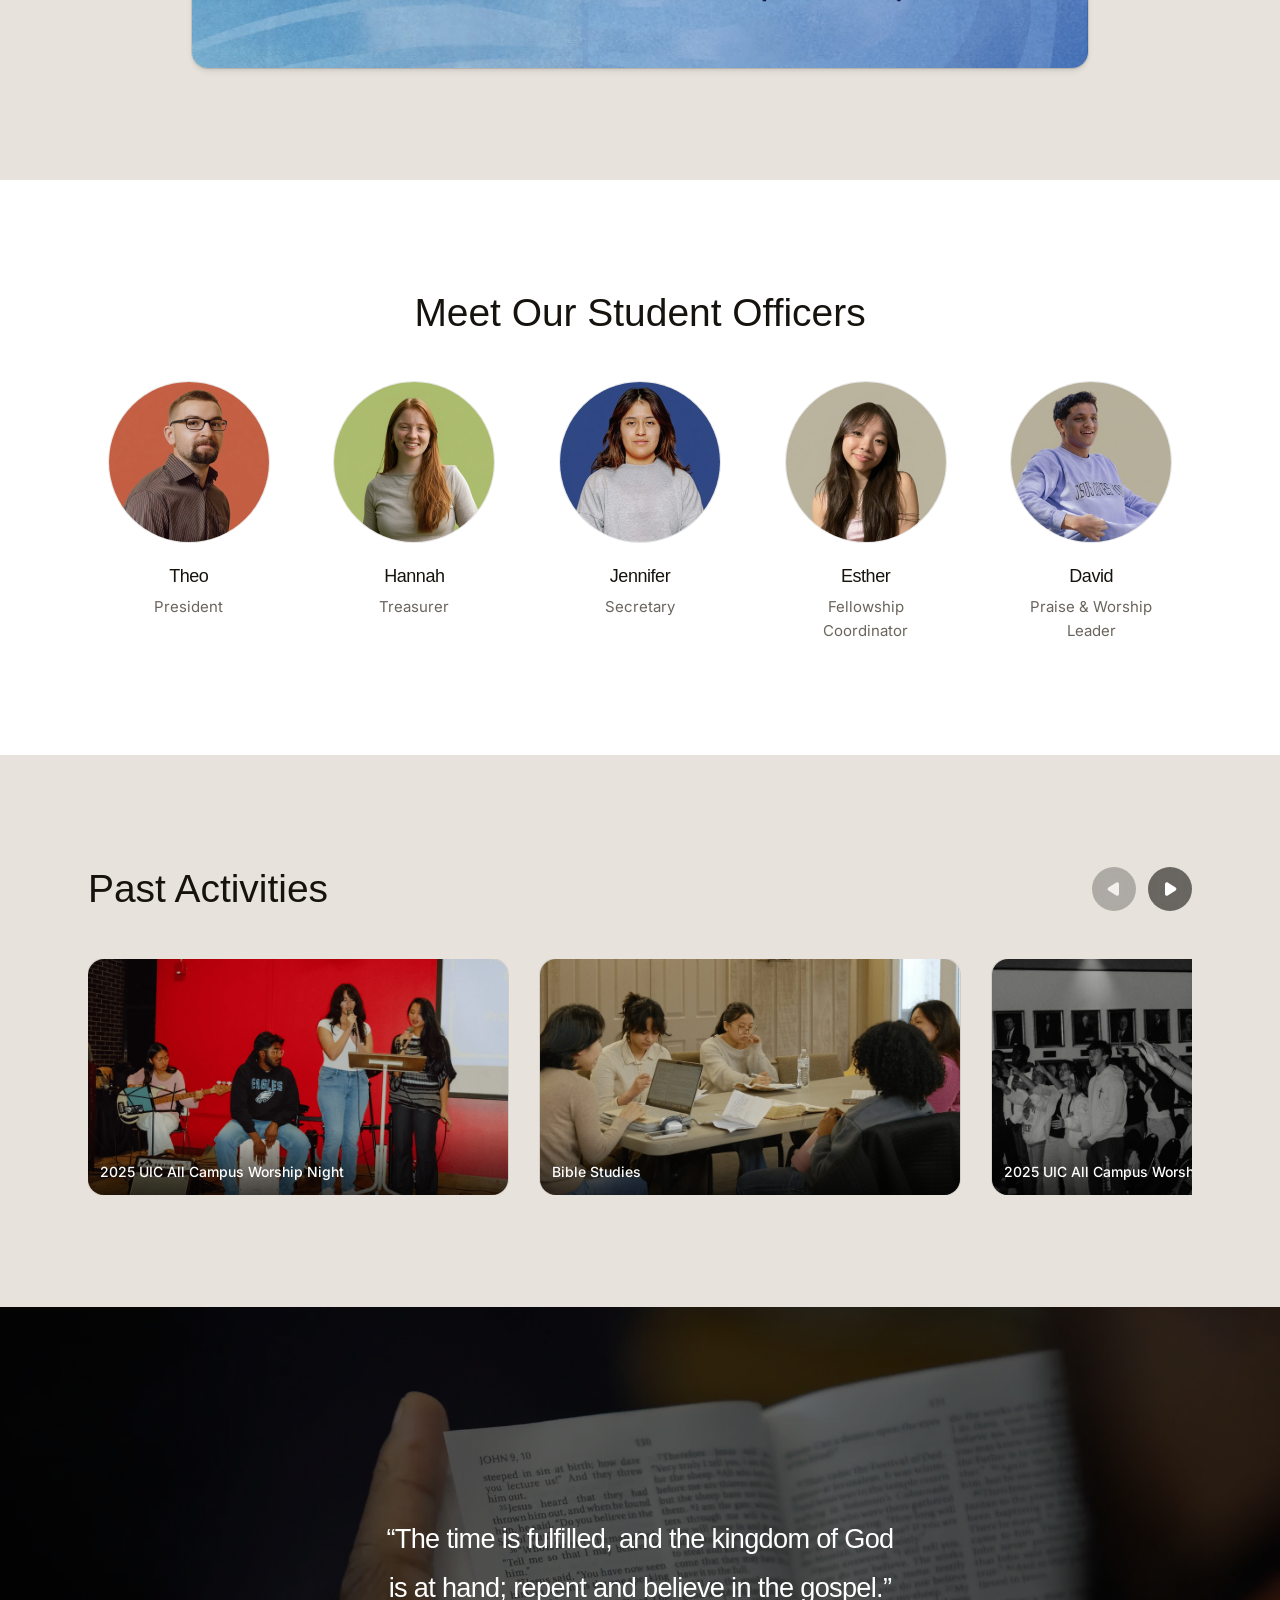
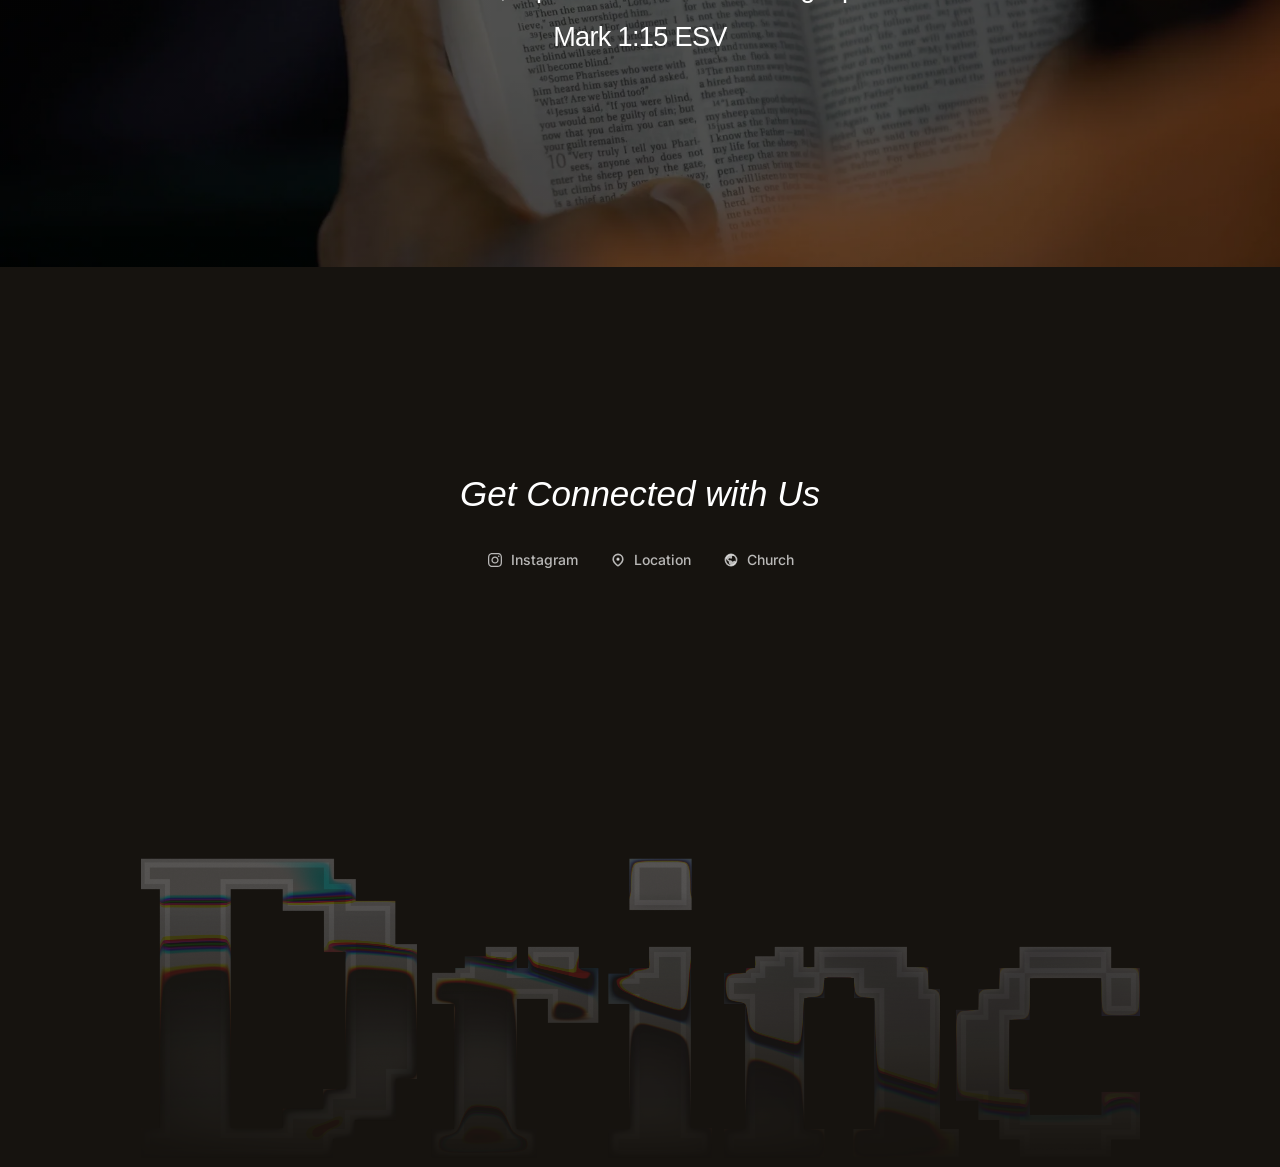
==== commit 26f37529: "Refine navigation and mission branding" ====
--- a/index.html
+++ b/index.html
@@ -74,7 +74,7 @@
   <header class="site-nav" id="top">
     <div class="container site-nav__inner">
       <a class="site-nav__brand" href="#top" aria-label="Deeper Roots in Christ — home">
-        <img class="site-nav__logo" src="assets/img/logo.png" alt="" width="48" height="48" aria-hidden="true" />
+        <img class="site-nav__logo" src="assets/img/logo.png" alt="" aria-hidden="true" />
       </a>
       <a class="site-nav__cta" href="#connect">Connect With Us</a>
     </div>
@@ -116,9 +116,7 @@
             <path d="M50.689 23.891c2.297-2.297 6.563-3.891 11.437-3.891 4.547 0 9.656 1.641 14.766 3.891l5.297 34.687c-8.859-3.188-16.828-4.266-23.485-1.687-3.75 1.406-6 3.516-7.406 6.328l-0.422-27 6.375-0.047-0.047-2.906h-6.328l-0.187-9.375z" fill="var(--paper)" stroke="var(--paper)" />
           </svg>
           together, grow deeper in their relationship with Jesus, and learn to share his love with others. All
-          <svg class="mission__icon" xmlns="http://www.w3.org/2000/svg" viewBox="0 0 24.005 24" role="img" aria-label="UIC" focusable="false">
-            <use href="#mission-uic-mark" />
-          </svg> students are welcome!</p>
+          students are <img class="mission__welcome" src="assets/img/welcome.svg" alt="welcome!" width="110" height="42" /></p>
       </div>
     </section>
 
@@ -128,17 +126,14 @@
         <ul class="programs__grid">
           <li class="program">
             <img class="program__img" src="assets/img/programs-1.webp" alt="Students gathered around a table during a Bible study" width="512" height="384" loading="lazy" />
-            <img class="program__pin" src="assets/icons/red-push-pin.svg" alt="" width="68" height="68" aria-hidden="true" />
             <h3 class="program__title">Bible Studies</h3>
           </li>
           <li class="program">
             <img class="program__img" src="assets/img/programs-2.webp" alt="Two smiling students at a Friday night gathering" width="512" height="384" loading="lazy" />
-            <img class="program__pin" src="assets/icons/red-push-pin.svg" alt="" width="68" height="68" aria-hidden="true" />
             <h3 class="program__title">Friday Disciples Night</h3>
           </li>
           <li class="program">
             <img class="program__img" src="assets/img/programs-3.webp" alt="Students clapping together during worship" width="512" height="384" loading="lazy" />
-            <img class="program__pin" src="assets/icons/red-push-pin.svg" alt="" width="68" height="68" aria-hidden="true" />
             <h3 class="program__title">Sunday Worship Service</h3>
           </li>
         </ul>
--- a/css/styles.css
+++ b/css/styles.css
@@ -232,7 +232,7 @@
 }
 
 .site-nav.is-scrolled .site-nav__cta {
-  --cta-elevation: 0 4px 12px rgba(22, 19, 15, 0.25);
+  --cta-elevation: 0 0 0 0 transparent;
   backdrop-filter: blur(12px);
   -webkit-backdrop-filter: blur(12px);
 }
@@ -250,12 +250,22 @@
   align-items: center;
   color: #ffffff;
   text-decoration: none;
+  transition: transform 220ms ease, visibility 0s linear 220ms;
+}
+
+.site-nav:not(.is-logo-hidden) .site-nav__brand {
+  transition-delay: 0s;
+}
+
+.site-nav.is-logo-hidden .site-nav__brand {
+  transform: translateY(-110%);
+  visibility: hidden;
 }
 
 .site-nav__logo {
   display: block;
-  width: 48px;
-  height: 48px;
+  width: 80px;
+  height: 80px;
   object-fit: contain;
 }
 
@@ -432,6 +442,13 @@
   vertical-align: -0.5em;
 }
 
+.mission__welcome {
+  display: inline-block;
+  width: auto;
+  height: 1.75em;
+  vertical-align: -0.5em;
+}
+
 .programs__grid {
   display: grid;
   grid-template-columns: 1fr;
@@ -459,16 +476,6 @@
 
 .program {
   position: relative;
-}
-
-.program__pin {
-  position: absolute;
-  z-index: 1;
-  top: -45px;
-  left: 50%;
-  width: 68px;
-  height: 68px;
-  transform: translateX(-50%);
 }
 
 .program__title {
@@ -863,11 +870,17 @@
 .banner__figure {
   margin: 0;
   font-family: var(--font-display);
-  font-size: var(--text-h2);
-  line-height: 1.375;
+  font-size: var(--text-deck);
+  line-height: 42px;
   letter-spacing: -0.025em;
   color: #ffffff;
   text-wrap: balance;
+}
+
+@media (min-width: 760px) {
+  .banner__figure {
+    line-height: 49px;
+  }
 }
 
 .banner__quote {
@@ -1183,6 +1196,10 @@
     scroll-behavior: auto;
   }
 
+  .site-nav__brand {
+    transition: none;
+  }
+
   *,
   *::before,
   *::after {
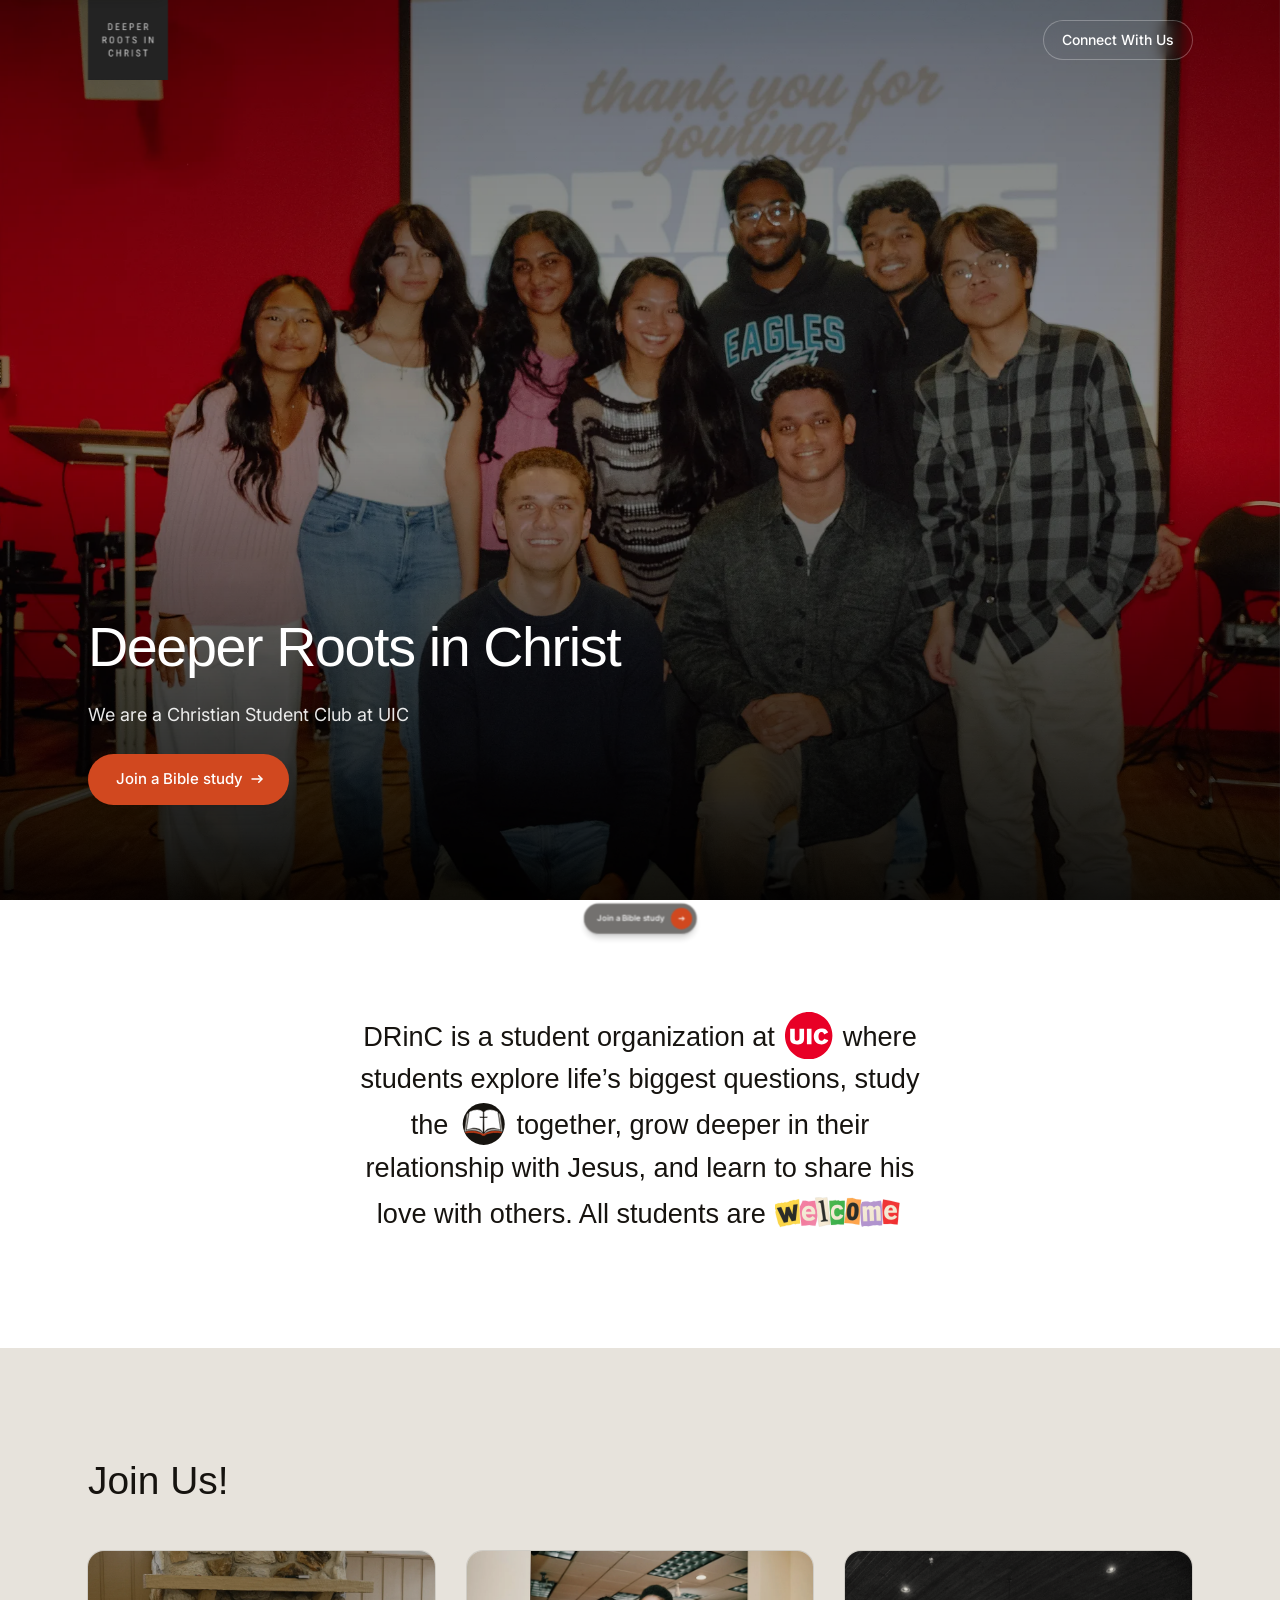
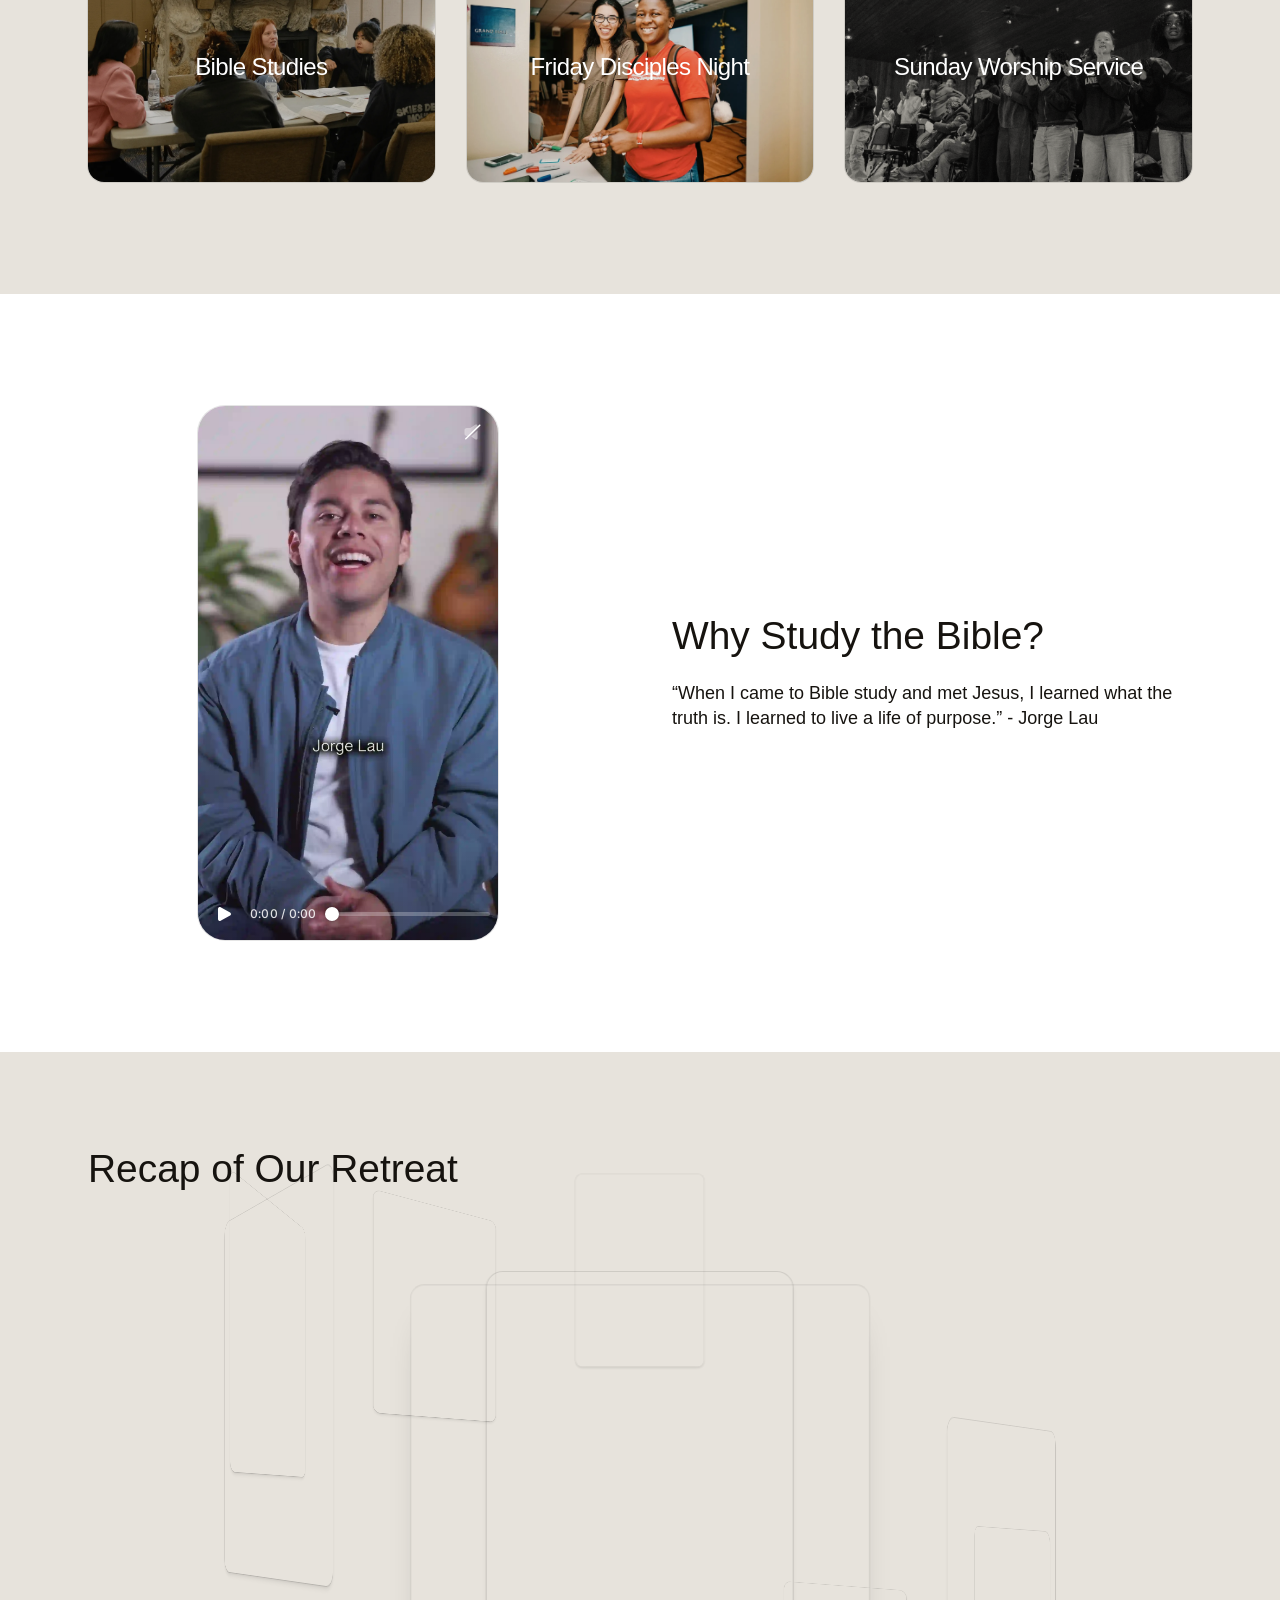
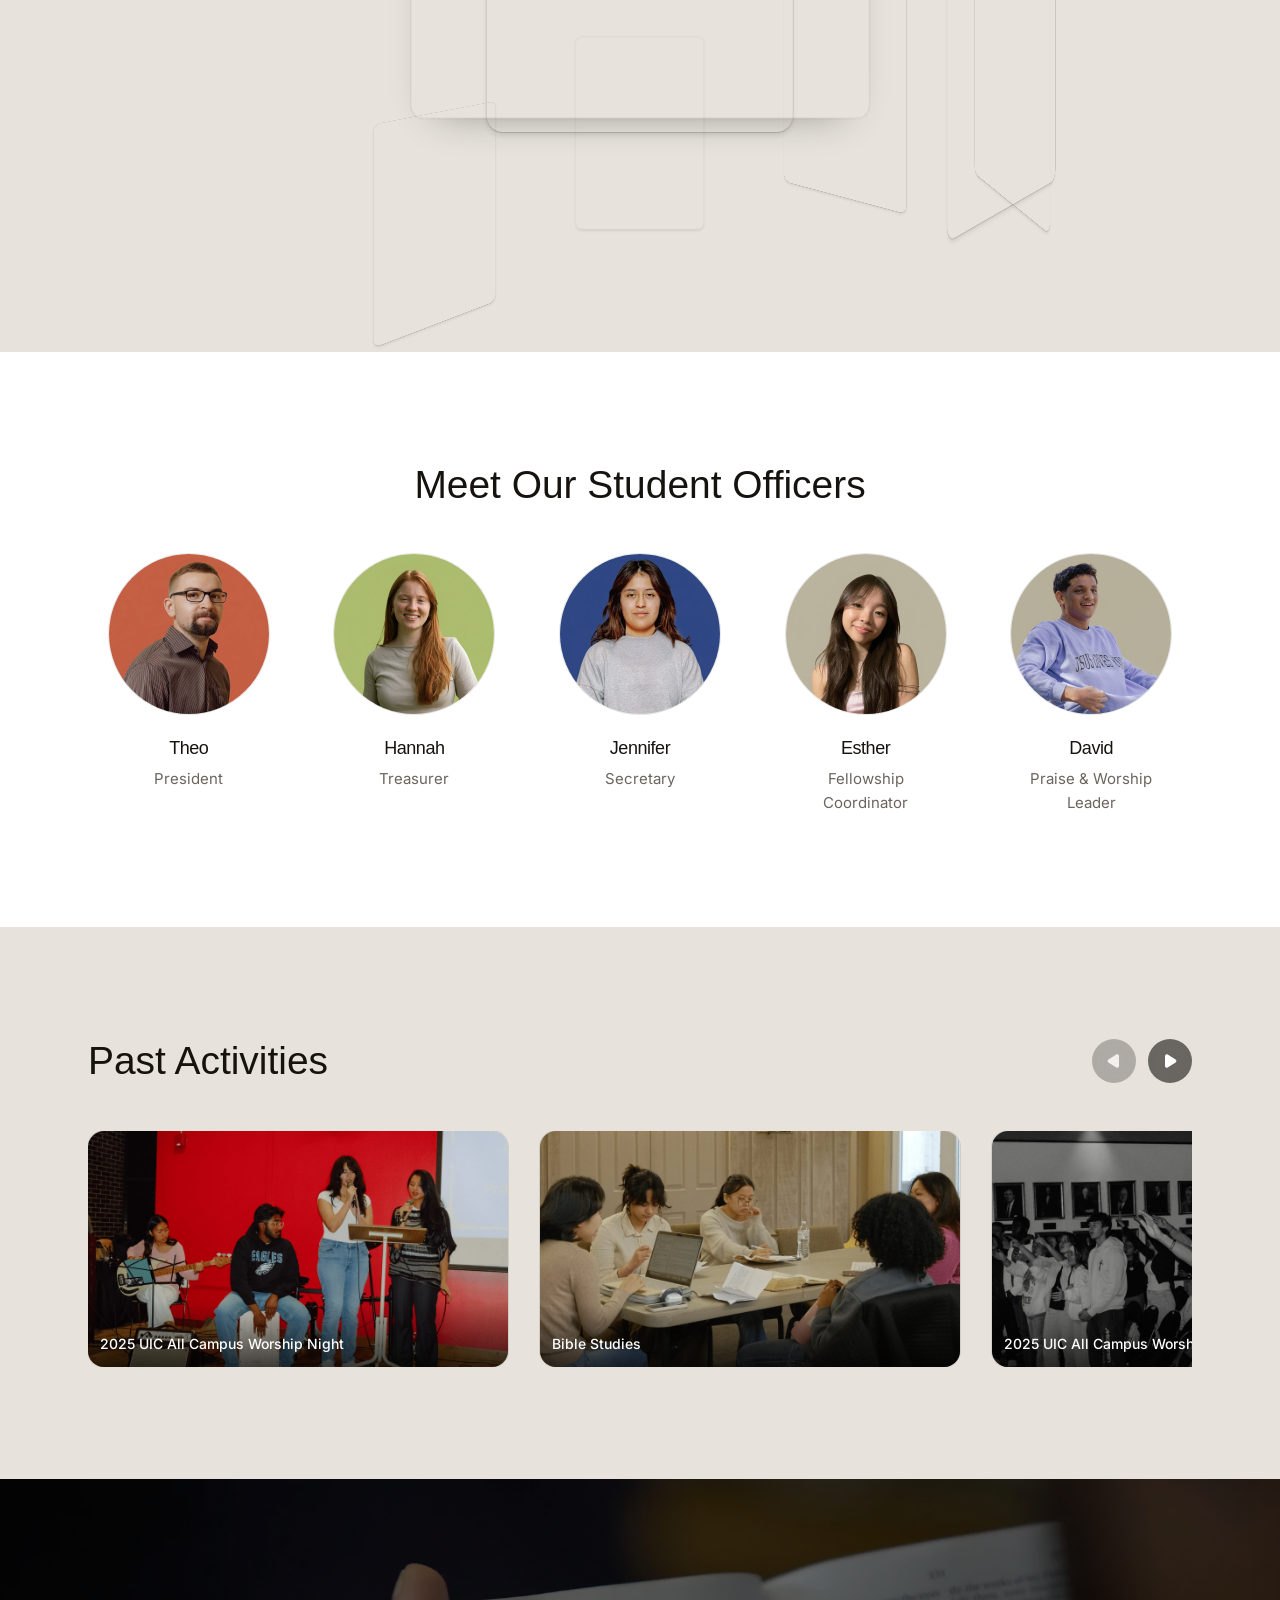
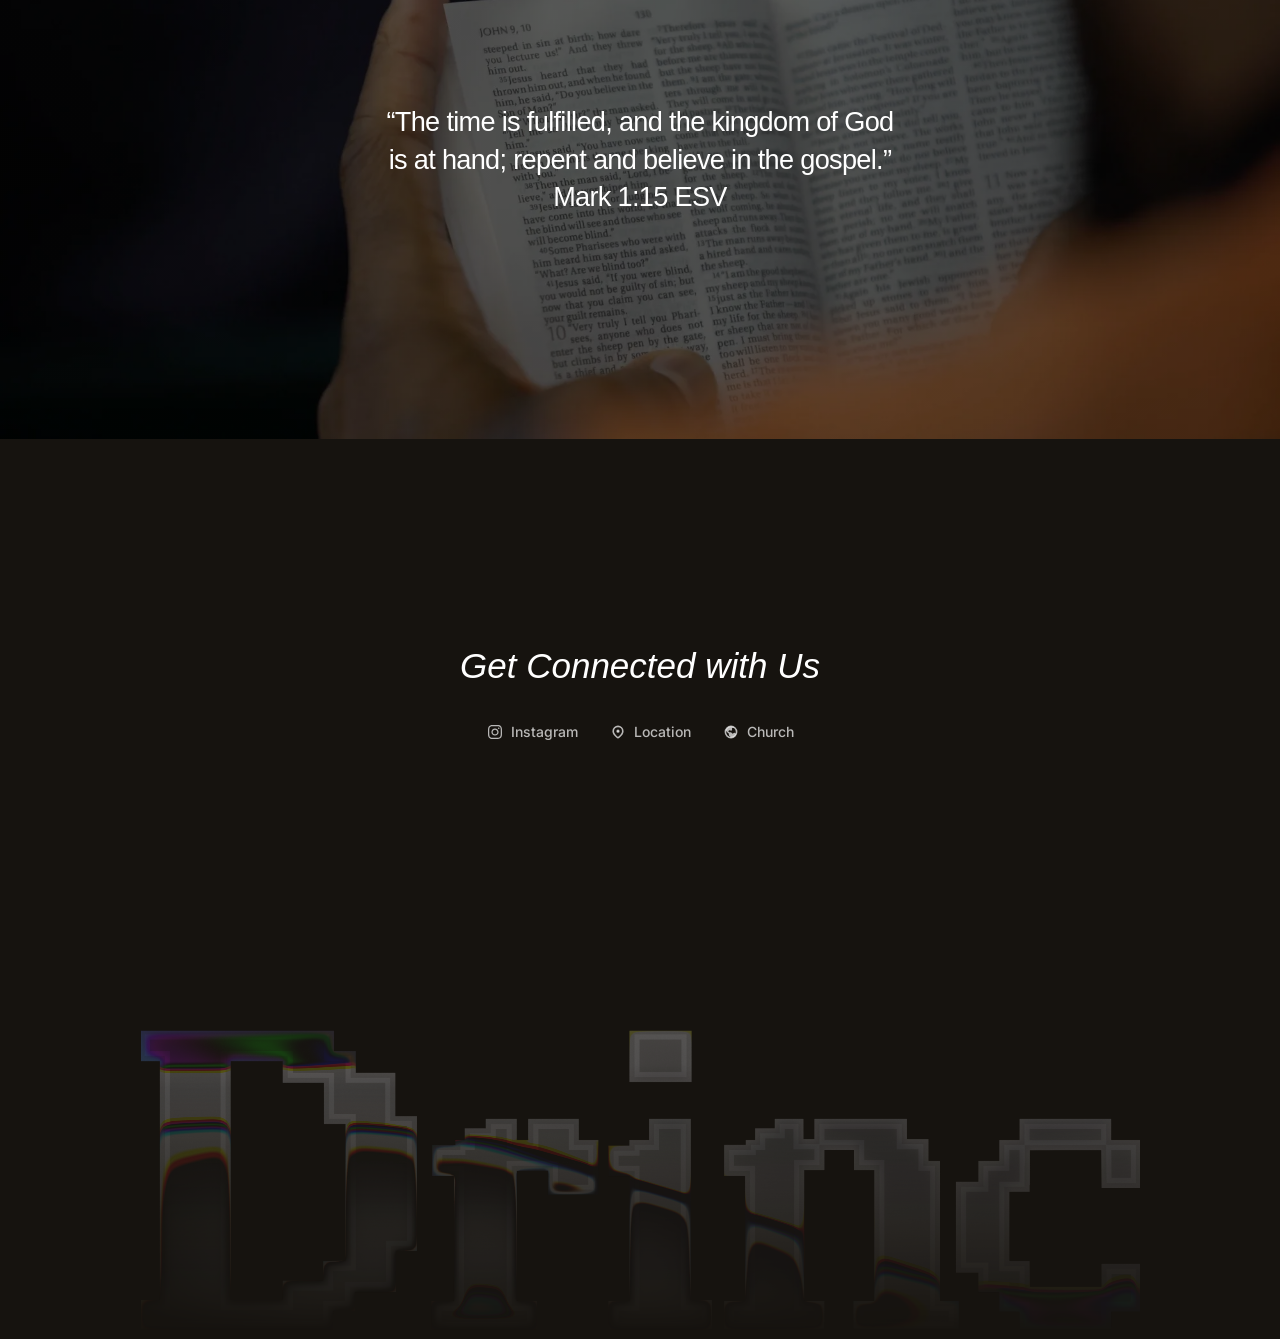
==== commit 0b2a6bc8: "Add interactive retreat gallery helix" ====
--- a/index.html
+++ b/index.html
@@ -116,7 +116,7 @@
             <path d="M50.689 23.891c2.297-2.297 6.563-3.891 11.437-3.891 4.547 0 9.656 1.641 14.766 3.891l5.297 34.687c-8.859-3.188-16.828-4.266-23.485-1.687-3.75 1.406-6 3.516-7.406 6.328l-0.422-27 6.375-0.047-0.047-2.906h-6.328l-0.187-9.375z" fill="var(--paper)" stroke="var(--paper)" />
           </svg>
           together, grow deeper in their relationship with Jesus, and learn to share his love with others. All
-          students are <img class="mission__welcome" src="assets/img/welcome.svg" alt="welcome!" width="110" height="42" /></p>
+          students <span class="mission__closing">are <img class="mission__welcome" src="assets/img/welcome.svg" alt="welcome!" width="110" height="42" /></span></p>
       </div>
     </section>
 
@@ -146,7 +146,7 @@
           <div class="testimonial__media">
             <div class="testimonial__frame">
               <div class="testimonial__clip">
-                <video class="testimonial__video" src="assets/video.mp4" poster="assets/img/testimonial-video-frame.webp" preload="metadata" loop playsinline muted aria-label="Student testimonial video" data-video></video>
+                <video class="testimonial__video" src="assets/video.mp4" poster="assets/img/testimonial-video-frame.webp" preload="none" loop playsinline muted aria-label="Student testimonial video" data-video></video>
               </div>
               <div class="video-bar" data-video-bar>
                 <div class="video-bar__controls">
@@ -173,12 +173,34 @@
       </div>
     </section>
 
-    <section class="section retreat" aria-label="Retreat photos">
-      <div class="container">
-        <img class="retreat__img" src="assets/img/retreat.webp" alt="Students on a retreat, gathered outside" width="896" height="504" loading="lazy" />
-      </div>
-    </section>
-
+    <!-- <section class="section retreat" aria-label="Fall retreat poster">
+      <div class="container">
+        <img class="retreat__img" src="assets/img/retreat.webp" alt="Poster for the 2026 UBF Encounter Fall Retreat: Are you born again? Open to all college students across the Midwest, September 25 to 27, 2026, at Streater Baptist Camp." width="896" height="504" loading="lazy" />
+      </div>
+    </section> -->
+
+    <section class="helix" id="helix" aria-labelledby="helix-title" data-helix>
+      <div class="container">
+        <h2 id="helix-title" class="h2">Recap of Our Retreat</h2>
+      </div>
+      <div class="helix__scene" data-helix-scene>
+        <ul class="helix__track">
+          <li class="helix__poster">
+            <img src="assets/img/banner02.webp" alt="Retreat banner artwork reading Are you born again?" width="900" height="851" decoding="async" draggable="false" />
+          </li>
+          <li class="helix__card"><img src="assets/img/pic-1.webp" alt="" width="800" height="1200" loading="lazy" decoding="async" draggable="false" /></li>
+          <li class="helix__card"><img src="assets/img/pic-2.webp" alt="" width="800" height="1200" loading="lazy" decoding="async" draggable="false" /></li>
+          <li class="helix__card"><img src="assets/img/pic-3.webp" alt="" width="800" height="1200" loading="lazy" decoding="async" draggable="false" /></li>
+          <li class="helix__card"><img src="assets/img/pic-4.webp" alt="" width="800" height="1200" loading="lazy" decoding="async" draggable="false" /></li>
+          <li class="helix__card"><img src="assets/img/pic-5.webp" alt="" width="800" height="1200" loading="lazy" decoding="async" draggable="false" /></li>
+          <li class="helix__card"><img src="assets/img/pic-6.webp" alt="" width="800" height="1200" loading="lazy" decoding="async" draggable="false" /></li>
+          <li class="helix__card"><img src="assets/img/pic-7.webp" alt="" width="800" height="1200" loading="lazy" decoding="async" draggable="false" /></li>
+          <li class="helix__card"><img src="assets/img/pic-8.webp" alt="" width="800" height="1200" loading="lazy" decoding="async" draggable="false" /></li>
+          <li class="helix__card"><img src="assets/img/pic-9.webp" alt="" width="800" height="1200" loading="lazy" decoding="async" draggable="false" /></li>
+          <li class="helix__card"><img src="assets/img/pic-10.webp" alt="" width="800" height="1200" loading="lazy" decoding="async" draggable="false" /></li>
+        </ul>
+      </div>
+    </section>
     <section class="section" id="officers" aria-labelledby="officers-title">
       <div class="container officers__inner">
         <h2 id="officers-title" class="h2 h2--center">Meet Our Student Officers</h2>
--- a/css/styles.css
+++ b/css/styles.css
@@ -143,7 +143,8 @@
 
 .programs,
 .retreat,
-.gallery {
+.gallery,
+.helix {
   background: #E7E3DC;
 }
 
@@ -446,7 +447,12 @@
   display: inline-block;
   width: auto;
   height: 1.75em;
+  margin-inline: 0.08em;
   vertical-align: -0.5em;
+}
+
+.mission__closing {
+  white-space: nowrap;
 }
 
 .programs__grid {
@@ -796,6 +802,7 @@
   text-align: center;
 }
 
+/* Past activities: the horizontal photo rail. */
 .gallery__track {
   display: flex;
   gap: 32px;
@@ -851,6 +858,149 @@
   gap: 12px;
 }
 
+/* Gallery helix: the whole corkscrew, laid out once and left still. js adds
+   `.helix--3d`; without it the cards fall back to a plain horizontal rail.
+   Cards share one height so the coil's pitch stays even, and take their width
+   from the photo. The section is a full viewport: the coil is the frame, and
+   the title sits over it rather than above it. */
+.helix {
+  --helix-card-h: 460px;
+  --helix-gap: 80px;
+
+  position: relative;
+  height: 100vh;
+  height: 100svh;
+  padding-block: 0;
+  background: #E7E3DC;
+  overflow: hidden;
+  scroll-margin-top: 88px;
+}
+
+.helix > .container {
+  position: absolute;
+  top: 96px;
+  inset-inline: 0;
+  z-index: 2;
+  pointer-events: none;
+}
+
+.helix__scene {
+  position: absolute;
+  /* Full viewport for the scene. The coil hangs off both edges -- top as well
+     as bottom -- so it reads as a structure passing through the frame rather
+     than a stack of cards that starts and stops inside it. */
+  inset: 0;
+  overflow: hidden;
+}
+
+.helix__track {
+  display: flex;
+  gap: var(--helix-gap);
+  margin: 0;
+  padding: 0 24px;
+  list-style: none;
+  overflow-x: auto;
+  scrollbar-width: none;
+  -webkit-overflow-scrolling: touch;
+}
+
+.helix__track::-webkit-scrollbar {
+  display: none;
+}
+
+.helix__card {
+  position: relative;
+  flex: 0 0 auto;
+  height: var(--helix-card-h);
+  margin: 0;
+  border-radius: var(--radius-img);
+  overflow: hidden;
+  /* The same ring-and-soft-shadow the poster carries, so a photo card reads
+     the same here as it does in Past Activities. */
+  box-shadow: 0 0 0 1px var(--outline-img), 0 4px 6px -1px rgba(0, 0, 0, 0.1),
+    0 2px 4px -2px rgba(0, 0, 0, 0.1);
+}
+
+.helix__card img {
+  display: block;
+  height: 100%;
+  width: auto;
+  max-width: none;
+}
+
+/* The retreat poster hangs in front of the coil, centred on its axis: it never
+   turns, so it reads as a sheet floating in the middle of the spiral. */
+.helix__poster {
+  position: absolute;
+  top: 50%;
+  left: 50%;
+  width: min(560px, 108vw);
+  margin: 0;
+  border-radius: var(--radius-img);
+  overflow: hidden;
+  /* A backdrop inside the coil: the cards are the front face, so this sits
+     behind them and is read around their edges. */
+  transform: translate(-50%, -50%) translateZ(-200px);
+  box-shadow: 0 0 0 1px var(--outline-img), 0 24px 48px -32px rgba(22, 19, 15, 0.45);
+}
+
+.helix__poster img {
+  display: block;
+  width: 100%;
+  height: auto;
+}
+
+.helix--3d .helix__scene {
+  perspective: 900px;
+  perspective-origin: 50% 50%;
+  cursor: grab;
+  user-select: none;
+  -webkit-user-select: none;
+  /* Vertical swipes stay with the page; sideways ones spin the coil. */
+  touch-action: pan-y;
+}
+
+.helix--dragging .helix__scene {
+  cursor: grabbing;
+}
+
+/* Only promoted while the pointer is actually moving the cards. */
+.helix--dragging .helix__card {
+  will-change: transform;
+}
+
+.helix--3d .helix__track {
+  position: absolute;
+  inset: 0;
+  display: block;
+  overflow: visible;
+  padding: 0;
+  transform-style: preserve-3d;
+}
+
+.helix--3d .helix__card {
+  position: absolute;
+  top: 50%;
+  left: 50%;
+  flex: none;
+  transform: translate(-50%, -50%);
+}
+
+@media (max-width: 1199px) {
+  .helix {
+    --helix-gap: 56px;
+  }
+}
+
+@media (max-width: 699px) {
+  .helix {
+    --helix-gap: 40px;
+  }
+
+  .helix > .container {
+    top: 80px;
+  }
+}
 .banner {
   display: flex;
   align-items: center;
@@ -871,16 +1021,10 @@
   margin: 0;
   font-family: var(--font-display);
   font-size: var(--text-deck);
-  line-height: 42px;
+  line-height: 1.375;
   letter-spacing: -0.025em;
   color: #ffffff;
   text-wrap: balance;
-}
-
-@media (min-width: 760px) {
-  .banner__figure {
-    line-height: 49px;
-  }
 }
 
 .banner__quote {
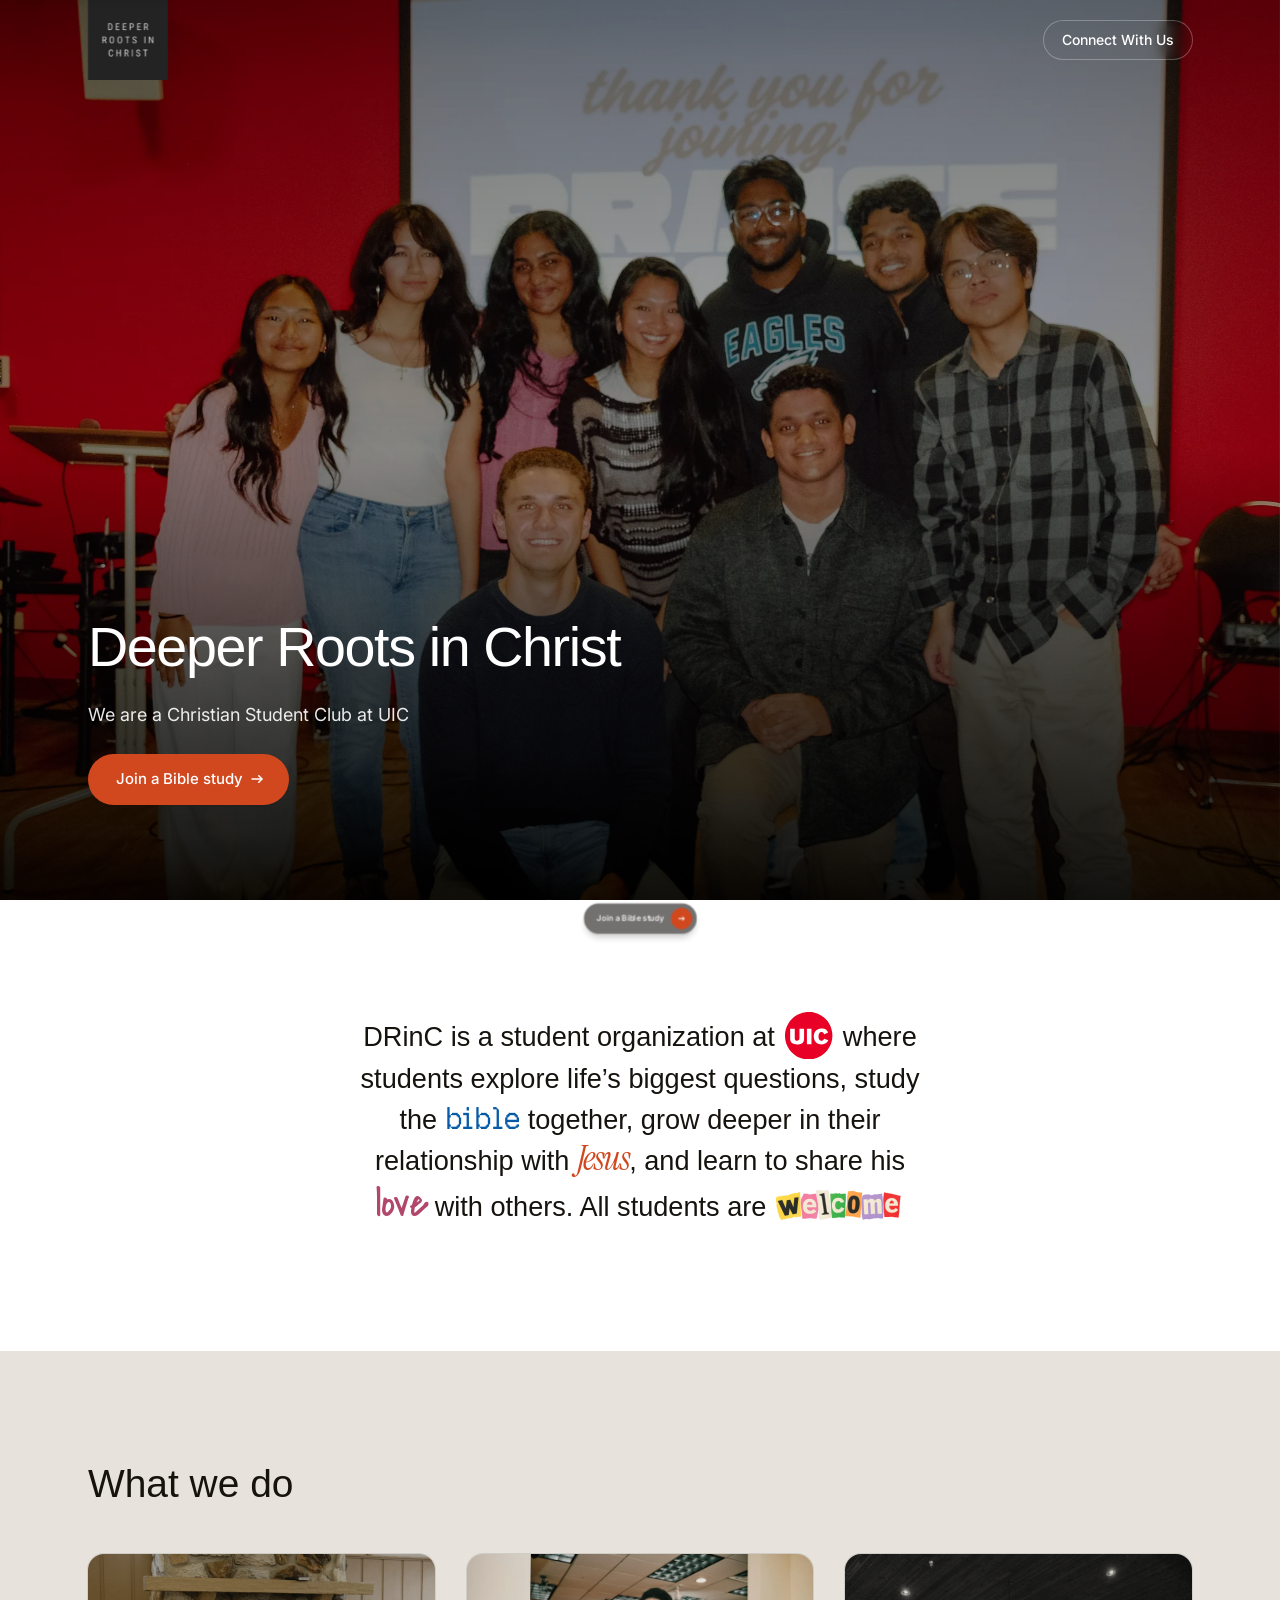
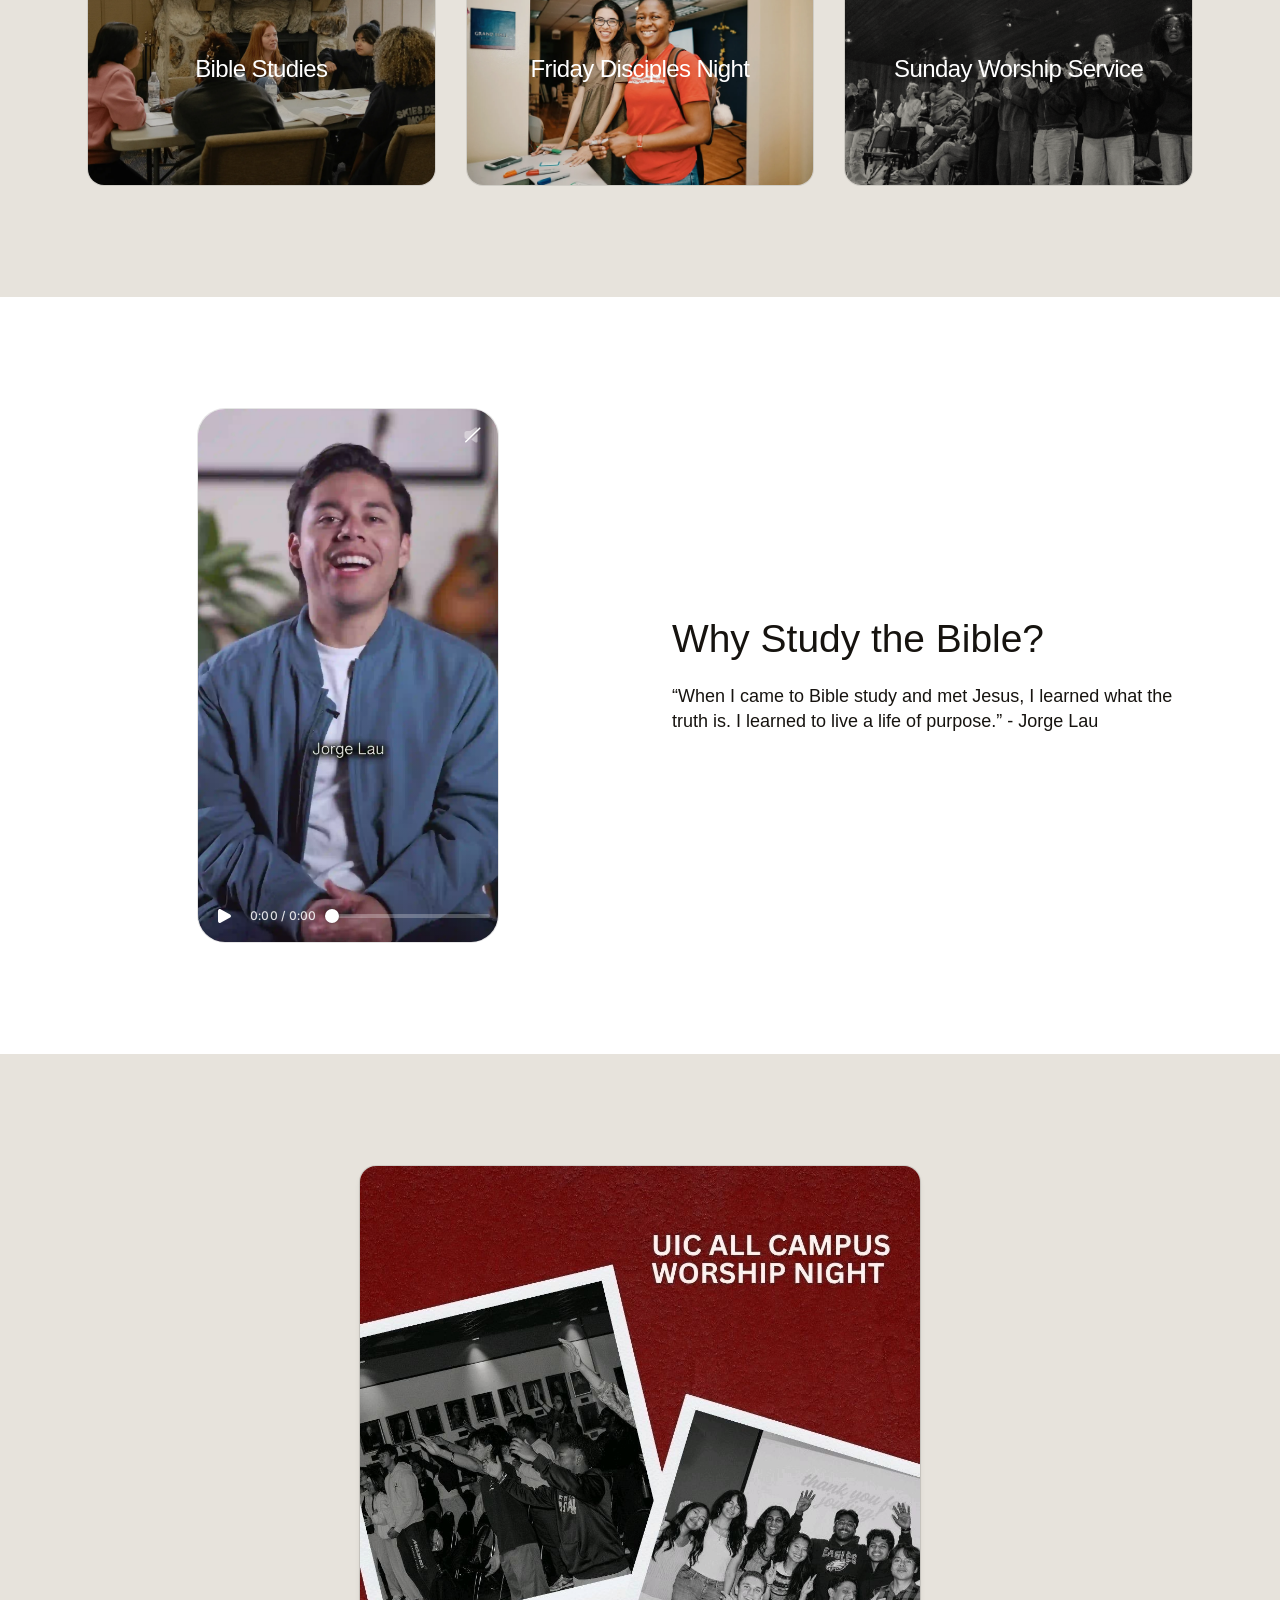
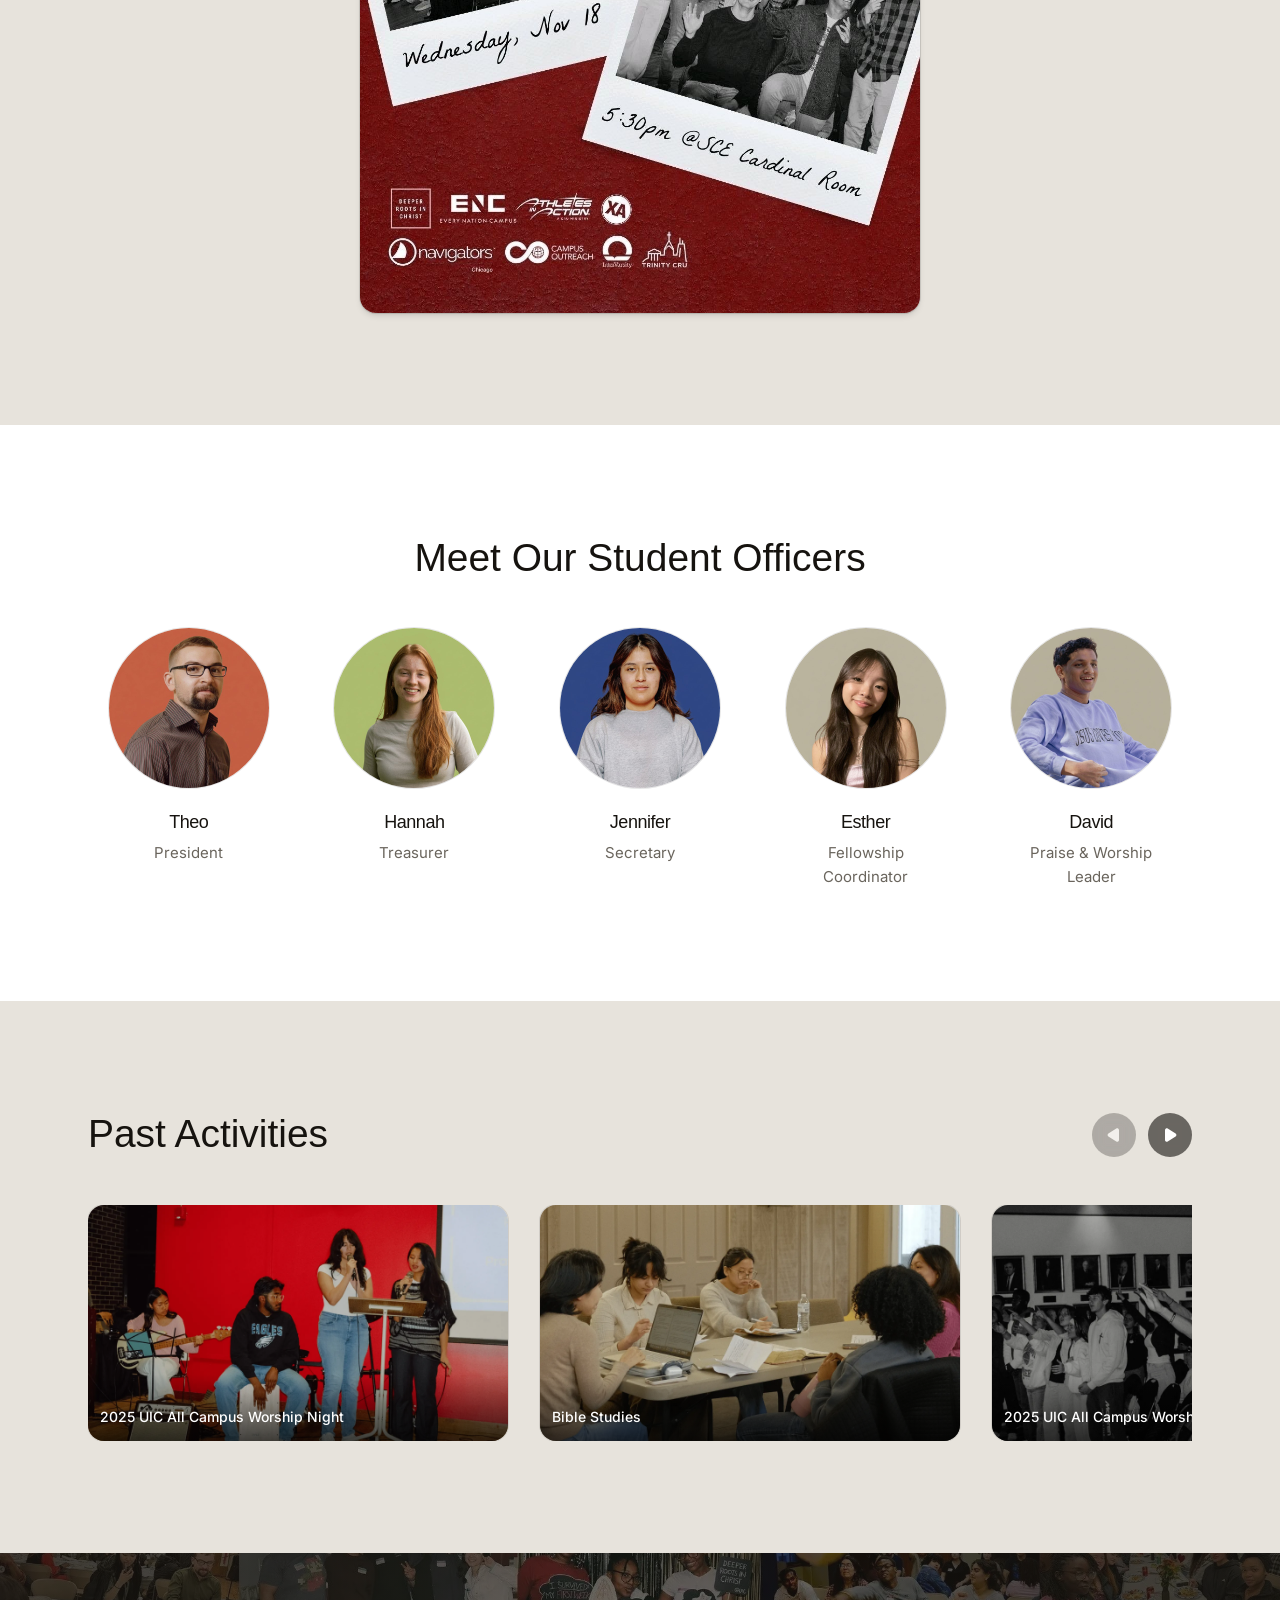
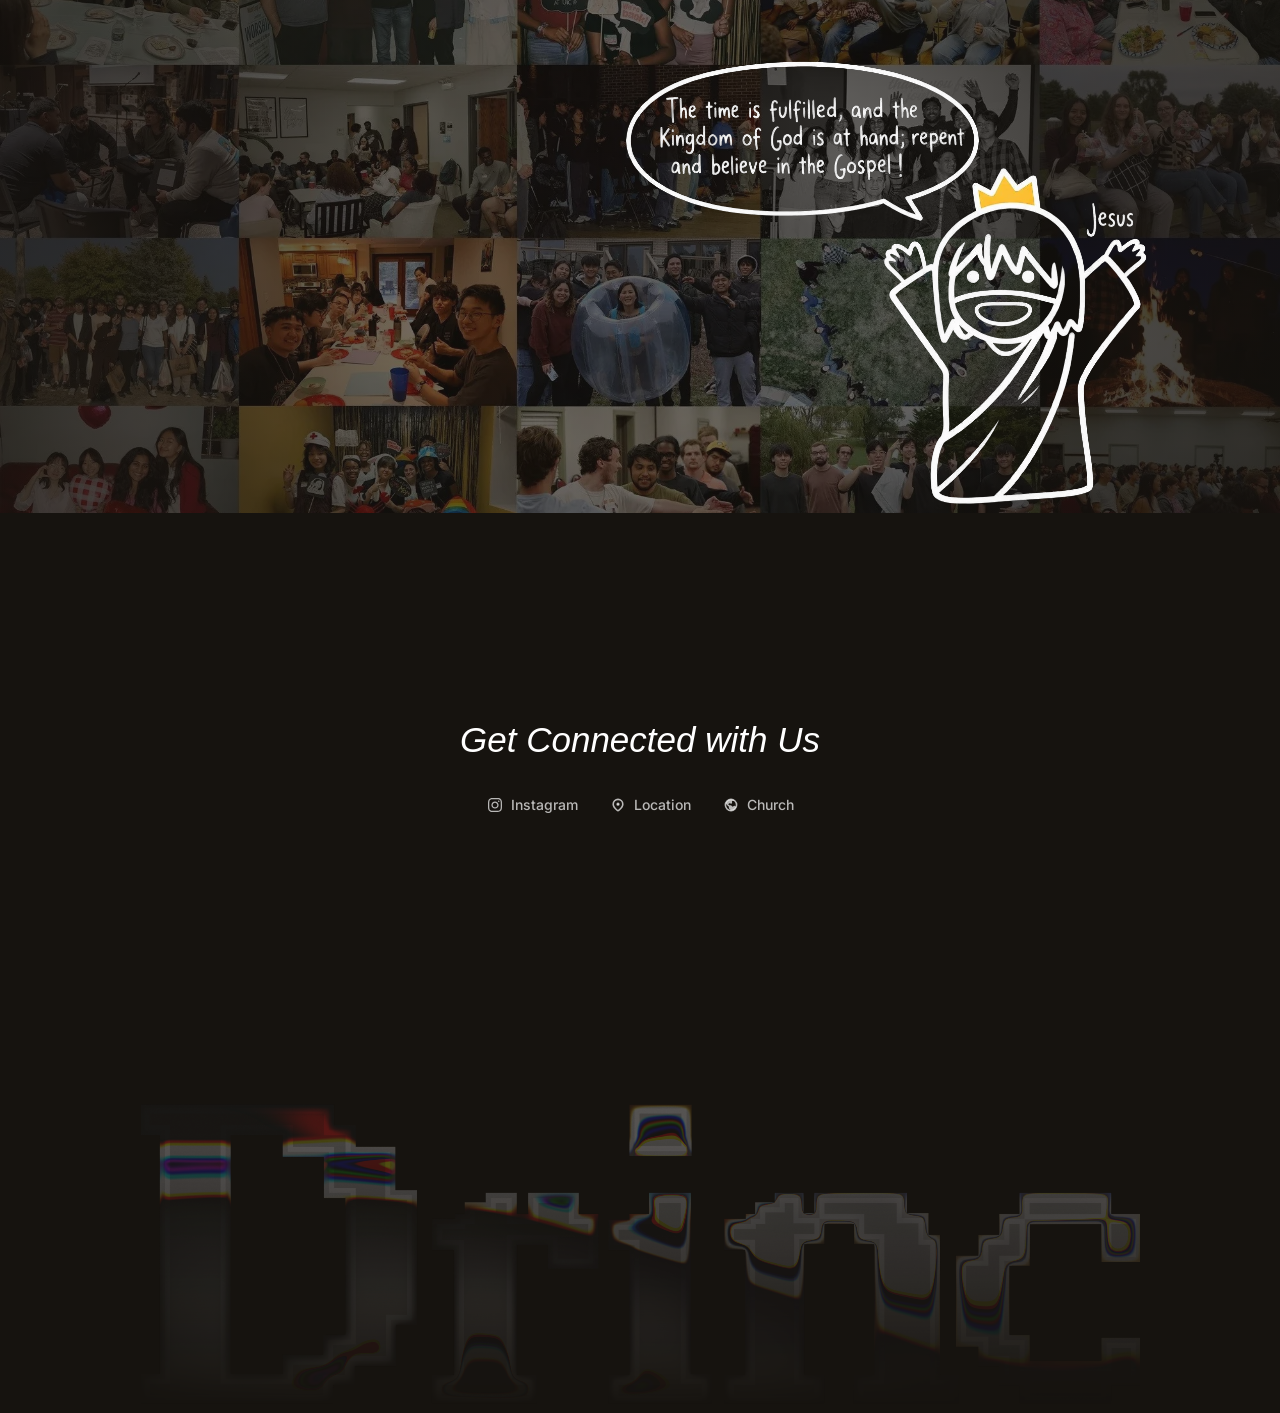
==== commit 9104939a: "Refresh homepage visual sections" ====
--- a/index.html
+++ b/index.html
@@ -48,7 +48,7 @@
   </script>
   <link rel="preconnect" href="https://fonts.googleapis.com" />
   <link rel="preconnect" href="https://fonts.gstatic.com" crossorigin />
-  <link href="https://fonts.googleapis.com/css2?family=Inter:wght@400;500;600&display=swap" rel="stylesheet" />
+  <link href="https://fonts.googleapis.com/css2?family=Covered+By+Your+Grace&family=Instrument+Serif:ital@1&family=Inter:wght@400;500;600&display=swap" rel="stylesheet" />
   <link rel="preload" as="image" href="assets/img/hero.webp" />
   <link rel="stylesheet" href="css/tokens.css" />
   <link rel="stylesheet" href="css/styles.css" />
@@ -106,23 +106,15 @@
         <p class="mission__statement">DRinC is a student organization <span class="mission__university">at
           <svg class="mission__icon" xmlns="http://www.w3.org/2000/svg" viewBox="0 0 24.005 24" role="img" aria-label="UIC" focusable="false">
             <path id="mission-uic-mark" d="M11.157-0.014H12.763C12.967 0.04 13.252 0.031 13.471 0.058 13.962 0.124 14.449 0.217 14.929 0.337 17.013 0.865 18.915 1.945 20.44 3.463 20.485 3.508 20.53 3.556 20.575 3.602 21.297 4.367 21.921 5.18 22.431 6.106 23.106 7.319 23.568 8.639 23.794 10.01 23.85 10.366 23.889 10.654 23.913 11.012 23.922 11.134 23.941 11.54 23.962 11.624L23.964 11.63V12.338C23.928 12.442 23.905 13.141 23.889 13.297 23.83 13.819 23.74 14.336 23.616 14.846 22.804 18.154 20.631 20.957 17.637 22.564 16.45 23.203 15.163 23.635 13.833 23.843 13.626 23.876 13.432 23.905 13.225 23.927 13.095 23.941 12.633 23.953 12.54 23.986H11.4C11.268 23.947 10.816 23.933 10.653 23.914 10.377 23.881 10.117 23.842 9.843 23.795 8.283 23.516 6.795 22.928 5.466 22.066 2.877 20.387 1.032 17.773 0.316 14.767 0.171 14.149 0.067 13.519 0.034 12.887 0.03 12.791 0.021 12.638 0 12.55V11.419C0.039 11.278 0.039 10.862 0.061 10.688 0.091 10.445 0.126 10.204 0.166 9.962 0.424 8.428 0.979 6.959 1.797 5.639 3.409 3.028 5.959 1.139 8.92 0.361 9.403 0.238 9.892 0.142 10.386 0.073 10.618 0.043 10.939 0.043 11.157-0.014ZM9.649 10.187L9.648 9.052C9.648 8.884 9.637 8.578 9.657 8.425 9.532 8.437 9.388 8.426 9.261 8.425 8.62 8.413 7.954 8.446 7.315 8.423 7.326 8.729 7.317 9.071 7.317 9.382L7.318 11.533 7.318 12.661C7.32 13.57 7.386 14.525 6.175 14.539 6.085 14.539 5.998 14.525 5.908 14.519 4.852 14.446 4.93 13.501 4.932 12.676L4.932 11.647 4.932 9.689C4.932 9.332 4.93 8.974 4.932 8.617 4.933 8.557 4.935 8.485 4.944 8.426L3.432 8.423C3.168 8.423 2.866 8.431 2.604 8.423L2.605 8.438C2.617 8.576 2.611 8.791 2.611 8.933L2.611 9.838 2.611 12.601C2.613 13.162 2.589 13.75 2.688 14.303 2.767 14.743 2.998 15.286 3.345 15.584 4.237 16.337 5.604 16.468 6.718 16.378 7.521 16.315 8.577 16.025 9.099 15.377 9.721 14.603 9.648 13.351 9.648 12.404L9.649 10.187ZM11.077 8.422C11.089 8.828 11.08 9.248 11.08 9.658L11.08 11.822C11.091 13.304 11.091 14.786 11.08 16.268 11.253 16.25 11.464 16.259 11.64 16.261 12.229 16.268 12.822 16.253 13.41 16.259 13.393 16.115 13.401 15.889 13.401 15.737L13.401 14.876 13.401 11.975 13.401 9.548 13.399 8.896C13.399 8.75 13.392 8.564 13.413 8.425 13.249 8.432 13.066 8.425 12.9 8.423L11.967 8.423C11.787 8.423 11.605 8.423 11.424 8.425 11.337 8.426 11.158 8.432 11.077 8.422ZM20.863 13.916L20.094 13.642C19.996 13.607 19.846 13.561 19.753 13.522 19.615 13.906 19.449 14.191 19.068 14.369 18.699 14.542 18.294 14.536 17.914 14.405 17.587 14.294 17.29 13.973 17.16 13.652 16.858 12.908 16.866 11.828 17.142 11.075 17.269 10.736 17.508 10.415 17.847 10.271 18.219 10.114 18.619 10.109 18.996 10.252 19.402 10.408 19.741 10.939 19.795 11.362 20.058 11.234 20.322 11.113 20.583 10.985 20.985 10.79 21.426 10.556 21.84 10.387 21.402 9.451 20.833 8.884 19.851 8.515 19.416 8.353 18.945 8.299 18.484 8.291 18.451 8.29 18.225 8.294 18.198 8.3 17.089 8.398 16.179 8.711 15.45 9.604 14.134 11.212 14.254 14.243 15.907 15.572 17.406 16.775 20.107 16.693 21.349 15.14 21.565 14.872 21.729 14.587 21.882 14.281 21.546 14.153 21.199 14.044 20.863 13.916Z" fill="#E80026" />
-          </svg></span> where students explore life’s biggest questions, study the
-          <svg class="mission__icon" xmlns="http://www.w3.org/2000/svg" viewBox="0 0 94.969 96" role="img" aria-label="Bible" focusable="false">
-            <ellipse cx="49.487" cy="48" rx="41.999" ry="42" fill="var(--ink)" />
-            <path d="M13.001 64.25c10.172-2.578 20.484-2.484 30.516 1.781 1.969 0.844 3.281 1.922 5.578 1.922s3.703-1.031 5.766-1.922c9.938-4.266 20.25-4.359 30.328-1.781l-0.656 1.453c-10.641-1.688-20.578-1.031-30.422 2.531-0.609 1.875-2.531 2.906-5.016 2.907-2.391 0-4.313-0.984-4.922-2.907-9.938-3.563-19.969-4.219-30.562-2.531z" fill="var(--brand-deep)" stroke="var(--brand-deep)" stroke-width="1.5" />
-            <path d="M18.954 27.266c-1.688 0.188-2.906 0.656-3.14 2.343l-4.313 32.204c-0.075 0.45 0.141 0.769 0.422 0.984 11.813-4.031 24.656-3.281 35.063 4.031-0.609-3-3.281-5.438-7.594-7.031-7.594-2.906-16.313-2.25-25.594 1.031l5.156-33.562z" fill="var(--border-subtle)" stroke="var(--ink-muted)" stroke-width="1.2" />
-            <path d="M79.189 27.266c1.688 0.188 2.906 0.656 3.14 2.343l4.219 32.204c0.075 0.422-0.112 0.769-0.422 0.984-11.859-4.031-24.609-3.281-34.734 4.031 0.516-3 3.188-5.438 7.5-7.031 7.594-2.906 16.313-2.25 25.359 1.031l-5.062-33.562z" fill="var(--border-subtle)" stroke="var(--ink-muted)" stroke-width="1.2" />
-            <path d="M21.345 23.938c5.016-2.25 10.266-3.891 14.625-3.891 5.016-0.094 9.375 1.5 11.578 3.844l-0.094 9.375h-6.328l-0.047 2.953h6.375l-0.468 27c-1.406-2.859-3.75-4.969-7.453-6.328-6.609-2.578-14.578-1.5-23.579 1.687l5.391-34.64z" fill="var(--paper)" stroke="var(--paper)" />
-            <path d="M50.689 23.891c2.297-2.297 6.563-3.891 11.437-3.891 4.547 0 9.656 1.641 14.766 3.891l5.297 34.687c-8.859-3.188-16.828-4.266-23.485-1.687-3.75 1.406-6 3.516-7.406 6.328l-0.422-27 6.375-0.047-0.047-2.906h-6.328l-0.187-9.375z" fill="var(--paper)" stroke="var(--paper)" />
-          </svg>
-          together, grow deeper in their relationship with Jesus, and learn to share his love with others. All
+          </svg></span> where students explore life’s biggest questions, study the <span class="mission__word mission__word--pixel">bible</span>
+          together, grow deeper in their relationship with <span class="mission__word mission__word--jesus">Jesus</span>, and learn to share his <span class="mission__word mission__word--love">love</span> with others. All
           students <span class="mission__closing">are <img class="mission__welcome" src="assets/img/welcome.svg" alt="welcome!" width="110" height="42" /></span></p>
       </div>
     </section>
 
     <section class="section programs" id="programs" aria-labelledby="programs-title">
       <div class="container">
-        <h2 id="programs-title" class="h2">Join Us!</h2>
+        <h2 id="programs-title" class="h2">What we do</h2>
         <ul class="programs__grid">
           <li class="program">
             <img class="program__img" src="assets/img/programs-1.webp" alt="Students gathered around a table during a Bible study" width="512" height="384" loading="lazy" />
@@ -179,26 +171,9 @@
       </div>
     </section> -->
 
-    <section class="helix" id="helix" aria-labelledby="helix-title" data-helix>
-      <div class="container">
-        <h2 id="helix-title" class="h2">Recap of Our Retreat</h2>
-      </div>
-      <div class="helix__scene" data-helix-scene>
-        <ul class="helix__track">
-          <li class="helix__poster">
-            <img src="assets/img/banner02.webp" alt="Retreat banner artwork reading Are you born again?" width="900" height="851" decoding="async" draggable="false" />
-          </li>
-          <li class="helix__card"><img src="assets/img/pic-1.webp" alt="" width="800" height="1200" loading="lazy" decoding="async" draggable="false" /></li>
-          <li class="helix__card"><img src="assets/img/pic-2.webp" alt="" width="800" height="1200" loading="lazy" decoding="async" draggable="false" /></li>
-          <li class="helix__card"><img src="assets/img/pic-3.webp" alt="" width="800" height="1200" loading="lazy" decoding="async" draggable="false" /></li>
-          <li class="helix__card"><img src="assets/img/pic-4.webp" alt="" width="800" height="1200" loading="lazy" decoding="async" draggable="false" /></li>
-          <li class="helix__card"><img src="assets/img/pic-5.webp" alt="" width="800" height="1200" loading="lazy" decoding="async" draggable="false" /></li>
-          <li class="helix__card"><img src="assets/img/pic-6.webp" alt="" width="800" height="1200" loading="lazy" decoding="async" draggable="false" /></li>
-          <li class="helix__card"><img src="assets/img/pic-7.webp" alt="" width="800" height="1200" loading="lazy" decoding="async" draggable="false" /></li>
-          <li class="helix__card"><img src="assets/img/pic-8.webp" alt="" width="800" height="1200" loading="lazy" decoding="async" draggable="false" /></li>
-          <li class="helix__card"><img src="assets/img/pic-9.webp" alt="" width="800" height="1200" loading="lazy" decoding="async" draggable="false" /></li>
-          <li class="helix__card"><img src="assets/img/pic-10.webp" alt="" width="800" height="1200" loading="lazy" decoding="async" draggable="false" /></li>
-        </ul>
+    <section class="section poster" aria-label="UIC All Campus Worship Night poster">
+      <div class="container">
+        <img class="poster__img" src="assets/img/poster-worship.jpg" alt="UIC All Campus Worship Night poster: two photo prints on a red ground, Wednesday, Nov 18 at 5:30pm in the SCE Cardinal Room." width="1080" height="1440" loading="lazy" decoding="async" />
       </div>
     </section>
     <section class="section" id="officers" aria-labelledby="officers-title">
@@ -257,14 +232,14 @@
     </section>
 
     <section class="banner" data-nav-tone="dark" aria-label="Scripture">
-      <div class="container banner__inner">
-        <figure class="banner__figure">
-          <blockquote class="banner__quote">
-            <p>&ldquo;The time is fulfilled, and the kingdom of God is at hand; repent and believe in the gospel.&rdquo;</p>
-          </blockquote>
-          <figcaption class="banner__cite">Mark 1:15 ESV</figcaption>
-        </figure>
-      </div>
+      <div class="banner__scrim" aria-hidden="true"></div>
+      <img class="banner__art" src="assets/img/mini-jesus.webp" width="1104" height="944" alt="" loading="lazy" decoding="async" />
+      <figure class="sr-only">
+        <blockquote class="banner__quote">
+          <p>&ldquo;The time is fulfilled, and the kingdom of God is at hand; repent and believe in the gospel.&rdquo;</p>
+        </blockquote>
+        <figcaption class="banner__cite">Mark 1:15 ESV</figcaption>
+      </figure>
     </section>
 
     <section class="section section--dark cta" id="connect" aria-labelledby="cta-title">
--- a/css/tokens.css
+++ b/css/tokens.css
@@ -27,9 +27,24 @@
   --cta-ring-light: rgba(0, 0, 0, 0.12);
   --focus: var(--brand-deep);
 
+  /* Three separate colours for the guest words: one the system's own ember,
+     the other two are the welcome sticker's blue and pink darkened to body
+     text contrast, so the words echo the sticker they sit beside.
+     ember oklch(0.59 0.18 36.3) 4.51:1
+     pink  oklch(0.55 0.14 1.1)   5.24:1
+     blue  oklch(0.47 0.14 252.9) 6.86:1 */
+  --fancy-pixel: #055ba7;
+  --fancy-jesus: var(--brand);
+  --fancy-love: #b2476c;
+
   /* Families */
   --font-display: "Helvetica Neue LT Std", "Helvetica Neue", Helvetica, Arial, system-ui, sans-serif;
   --font-ui: "Inter", system-ui, -apple-system, sans-serif;
+  /* Guest faces for the mission words: pixel, serif italic and hand. Each is
+     a one-word guest, not more site families. */
+  --font-serif: "Instrument Serif", "Iowan Old Style", "Palatino Linotype", Georgia, serif;
+  --font-hand: "Covered By Your Grace", "Bradley Hand", "Segoe Print", cursive;
+  --font-pixel: "Geist Pixel", "Courier New", monospace;
 
   /* Weights */
   --weight-regular: 400;
--- a/css/styles.css
+++ b/css/styles.css
@@ -1,6 +1,16 @@
 :root {
   --wordmark-brightness: 1;
   --wordmark-alpha: 70;
+}
+
+/* Geist Pixel (SIL OFL, license beside it in assets/fonts). Self-hosted so the
+   mission word does not wait on a third-party host for one 26 KB face. */
+@font-face {
+  font-family: "Geist Pixel";
+  src: url("../assets/fonts/geist-pixel-latin.woff2") format("woff2");
+  font-weight: 400;
+  font-style: normal;
+  font-display: swap;
 }
 
 *,
@@ -105,6 +115,20 @@
   top: 16px;
 }
 
+/* Spoken-only content: keeps a section's text in the accessibility tree when
+   the visible copy is drawn into an image. */
+.sr-only {
+  position: absolute;
+  width: 1px;
+  height: 1px;
+  padding: 0;
+  margin: -1px;
+  overflow: hidden;
+  clip-path: inset(50%);
+  white-space: nowrap;
+  border: 0;
+}
+
 .h2 {
   margin: 0;
   font-family: var(--font-display);
@@ -144,7 +168,7 @@
 .programs,
 .retreat,
 .gallery,
-.helix {
+.poster {
   background: #E7E3DC;
 }
 
@@ -421,6 +445,19 @@
   gap: 16px;
 }
 
+.mission {
+  /* The welcome sticker hangs to the bottom edge of the last line, so the
+     optical gap below the block is ~10px smaller than the half-leading above
+     it. This pads the difference back at each breakpoint. */
+  padding-bottom: 122px;
+}
+
+@media (max-width: 759px) {
+  .mission {
+    padding-bottom: 73px;
+  }
+}
+
 .mission__statement {
   margin: 0 auto;
   max-width: 576px;
@@ -453,6 +490,43 @@
 
 .mission__closing {
   white-space: nowrap;
+}
+
+/* Three guest faces inside the mission paragraph, the DialKit set: pixel,
+   serif italic, hand. Each carries its accent and its own tracking, and each
+   is sized by measured x-height or cap-height so the three read at the same
+   optical size as the paragraph instead of as three pasted specimens. */
+.mission__word {
+  line-height: 1;
+  letter-spacing: 0;
+}
+
+.mission__word--jesus {
+  font-family: var(--font-serif);
+  font-style: italic;
+  color: var(--fancy-jesus);
+  /* A step up from body so it sits closer to the welcome sticker's scale,
+     plus the serif's usual small optical lift. */
+  font-size: 1.28em;
+  letter-spacing: -0.045em;
+}
+
+.mission__word--love {
+  font-family: var(--font-hand);
+  color: var(--fancy-love);
+  /* Its x-height is 0.43em against the paragraph's 0.54em, so the optical
+     correction rides on top of the same step up. */
+  font-size: 1.6em;
+  letter-spacing: -0.035em;
+}
+
+.mission__word--pixel {
+  font-family: var(--font-pixel);
+  font-variation-settings: "ELSH" 0;
+  color: var(--fancy-pixel);
+  /* Same step up as the other two; the pixel face carries the texture. */
+  font-size: 1.12em;
+  letter-spacing: 0.01em;
 }
 
 .programs__grid {
@@ -858,185 +932,77 @@
   gap: 12px;
 }
 
-/* Gallery helix: the whole corkscrew, laid out once and left still. js adds
-   `.helix--3d`; without it the cards fall back to a plain horizontal rail.
-   Cards share one height so the coil's pitch stays even, and take their width
-   from the photo. The section is a full viewport: the coil is the frame, and
-   the title sits over it rather than above it. */
-.helix {
-  --helix-card-h: 460px;
-  --helix-gap: 80px;
-
-  position: relative;
-  height: 100vh;
-  height: 100svh;
-  padding-block: 0;
-  background: #E7E3DC;
-  overflow: hidden;
-  scroll-margin-top: 88px;
-}
-
-.helix > .container {
-  position: absolute;
-  top: 96px;
-  inset-inline: 0;
-  z-index: 2;
-  pointer-events: none;
-}
-
-.helix__scene {
-  position: absolute;
-  /* Full viewport for the scene. The coil hangs off both edges -- top as well
-     as bottom -- so it reads as a structure passing through the frame rather
-     than a stack of cards that starts and stops inside it. */
-  inset: 0;
-  overflow: hidden;
-}
-
-.helix__track {
-  display: flex;
-  gap: var(--helix-gap);
-  margin: 0;
-  padding: 0 24px;
-  list-style: none;
-  overflow-x: auto;
-  scrollbar-width: none;
-  -webkit-overflow-scrolling: touch;
-}
-
-.helix__track::-webkit-scrollbar {
-  display: none;
-}
-
-.helix__card {
-  position: relative;
-  flex: 0 0 auto;
-  height: var(--helix-card-h);
-  margin: 0;
+/* Poster: the printed UIC worship night sheet, centred on the band. */
+.poster__img {
+  display: block;
+  width: 100%;
+  max-width: 560px;
+  margin-inline: auto;
+  aspect-ratio: 3 / 4;
+  object-fit: cover;
   border-radius: var(--radius-img);
-  overflow: hidden;
-  /* The same ring-and-soft-shadow the poster carries, so a photo card reads
-     the same here as it does in Past Activities. */
   box-shadow: 0 0 0 1px var(--outline-img), 0 4px 6px -1px rgba(0, 0, 0, 0.1),
     0 2px 4px -2px rgba(0, 0, 0, 0.1);
 }
 
-.helix__card img {
-  display: block;
-  height: 100%;
-  width: auto;
-  max-width: none;
-}
-
-/* The retreat poster hangs in front of the coil, centred on its axis: it never
-   turns, so it reads as a sheet floating in the middle of the spiral. */
-.helix__poster {
-  position: absolute;
-  top: 50%;
-  left: 50%;
-  width: min(560px, 108vw);
-  margin: 0;
-  border-radius: var(--radius-img);
-  overflow: hidden;
-  /* A backdrop inside the coil: the cards are the front face, so this sits
-     behind them and is read around their edges. */
-  transform: translate(-50%, -50%) translateZ(-200px);
-  box-shadow: 0 0 0 1px var(--outline-img), 0 24px 48px -32px rgba(22, 19, 15, 0.45);
-}
-
-.helix__poster img {
-  display: block;
-  width: 100%;
-  height: auto;
-}
-
-.helix--3d .helix__scene {
-  perspective: 900px;
-  perspective-origin: 50% 50%;
-  cursor: grab;
-  user-select: none;
-  -webkit-user-select: none;
-  /* Vertical swipes stay with the page; sideways ones spin the coil. */
-  touch-action: pan-y;
-}
-
-.helix--dragging .helix__scene {
-  cursor: grabbing;
-}
-
-/* Only promoted while the pointer is actually moving the cards. */
-.helix--dragging .helix__card {
-  will-change: transform;
-}
-
-.helix--3d .helix__track {
-  position: absolute;
-  inset: 0;
-  display: block;
-  overflow: visible;
-  padding: 0;
-  transform-style: preserve-3d;
-}
-
-.helix--3d .helix__card {
-  position: absolute;
-  top: 50%;
-  left: 50%;
-  flex: none;
-  transform: translate(-50%, -50%);
-}
-
-@media (max-width: 1199px) {
-  .helix {
-    --helix-gap: 56px;
-  }
-}
-
-@media (max-width: 699px) {
-  .helix {
-    --helix-gap: 40px;
-  }
-
-  .helix > .container {
-    top: 80px;
-  }
-}
+/* Verse: the activity collage under a vignette, with the hand-drawn Jesus
+   artifact hanging off the bottom-right corner. The verse is drawn into the
+   artwork, so the text stays available to screen readers only. */
 .banner {
+  position: relative;
   display: flex;
   align-items: center;
   justify-content: center;
   min-height: 560px;
-  background-image: linear-gradient(rgba(0, 0, 0, 0.55), rgba(0, 0, 0, 0.55)), url("../assets/img/banner.webp");
-  background-position: 0 0, 50%;
-  background-size: 100% 100%, cover;
-}
-
-.banner__inner {
-  max-width: 768px;
-  text-align: center;
-  padding-block: 64px;
-}
-
-.banner__figure {
-  margin: 0;
-  font-family: var(--font-display);
-  font-size: var(--text-deck);
-  line-height: 1.375;
-  letter-spacing: -0.025em;
-  color: #ffffff;
-  text-wrap: balance;
+  overflow: hidden;
+  background-color: var(--ink);
+  background-image: url("../assets/img/verse-collage.webp");
+  background-position: 50%;
+  background-size: cover;
+}
+
+.banner__scrim {
+  position: absolute;
+  inset: 0;
+  background-image: radial-gradient(
+    ellipse 66% 132% at 50% 50%,
+    rgba(22, 19, 15, 0.68) 0%,
+    rgba(22, 19, 15, 0.6) 30%,
+    rgba(22, 19, 15, 0.78) 58%,
+    rgba(22, 19, 15, 0.84) 100%
+  );
+}
+
+.banner__art {
+  position: absolute;
+  right: min(127px, 8.35vw);
+  bottom: 0;
+  width: min(557px, 73.3vw);
+  height: auto;
+  pointer-events: none;
 }
 
 .banner__quote {
   margin: 0;
 }
 
-.banner__quote p {
-  margin: 0;
-}
-
 .banner__cite {
   display: block;
+}
+
+@media (max-width: 767px) {
+  .banner {
+    min-height: 520px;
+  }
+
+  .banner__scrim {
+    background-color: rgba(22, 19, 15, 0.72);
+    background-image: none;
+  }
+
+  .banner__art {
+    right: 0;
+  }
 }
 
 .section--dark {
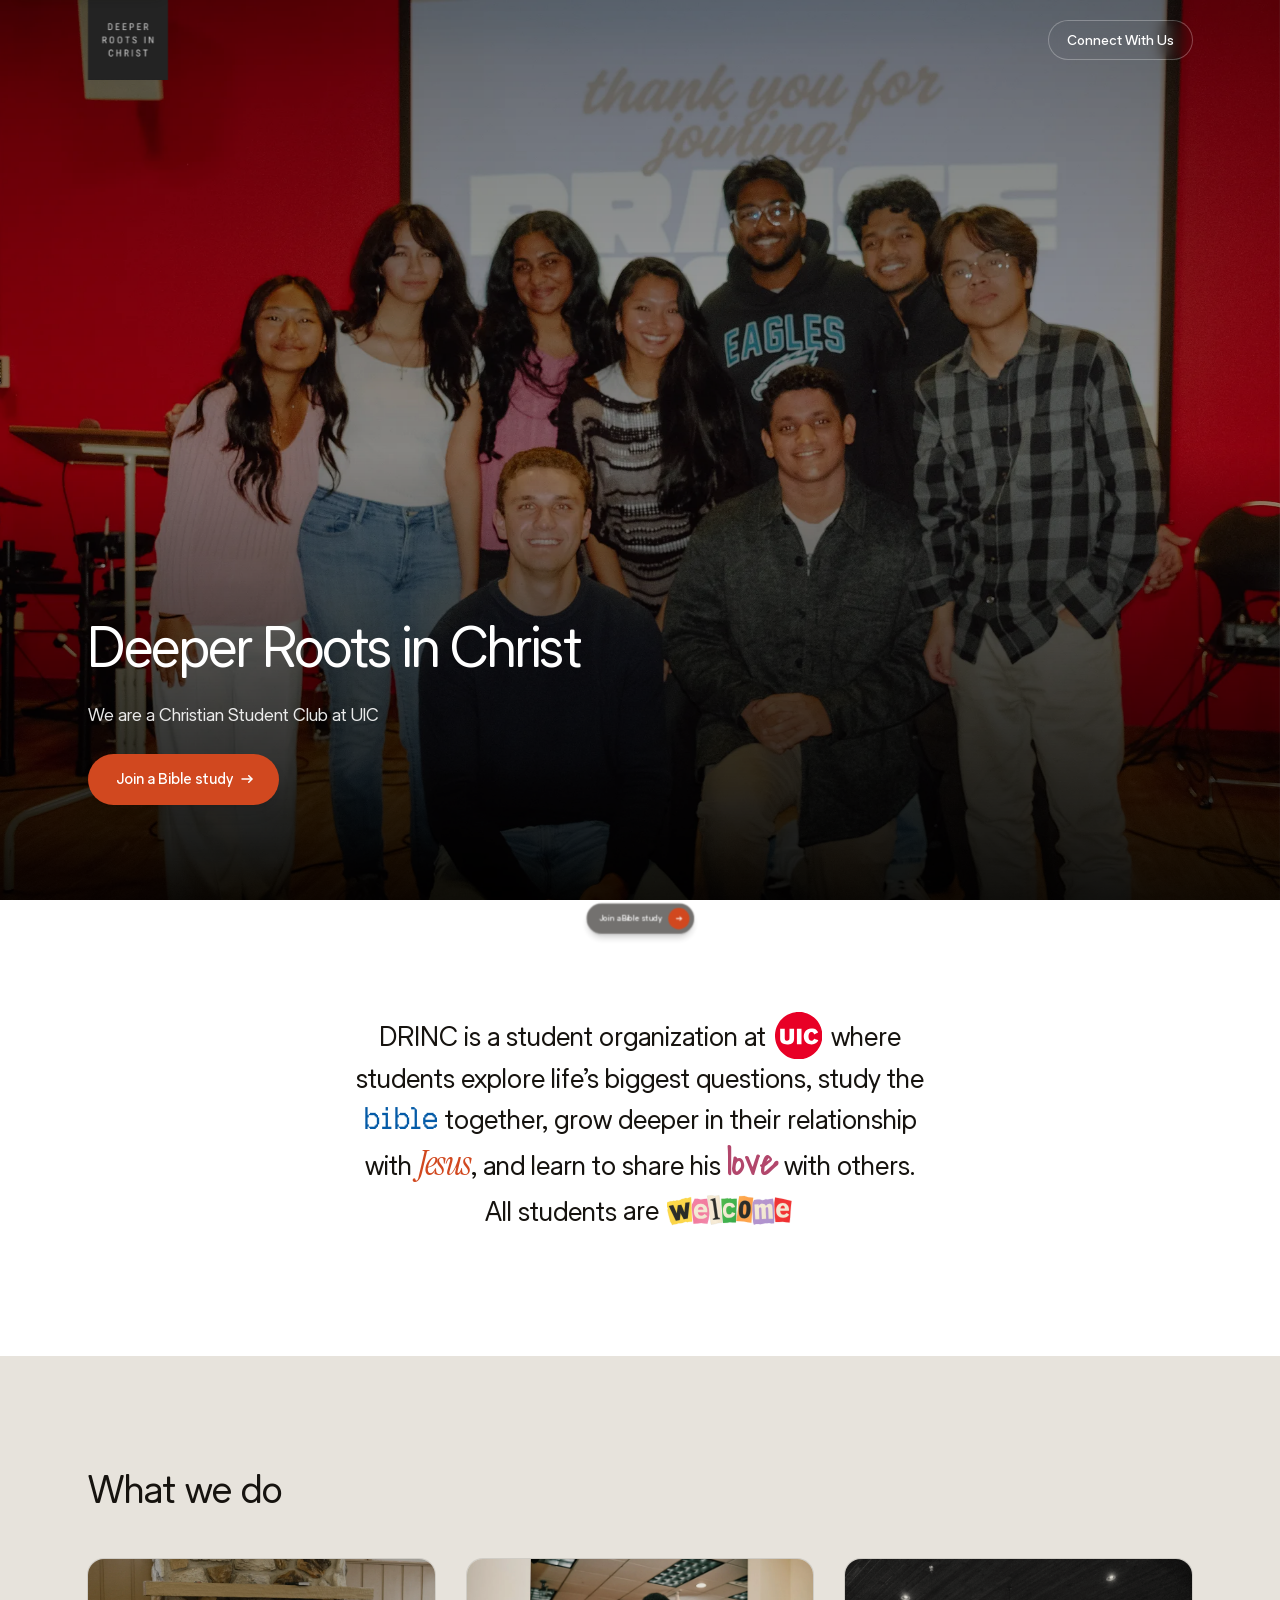
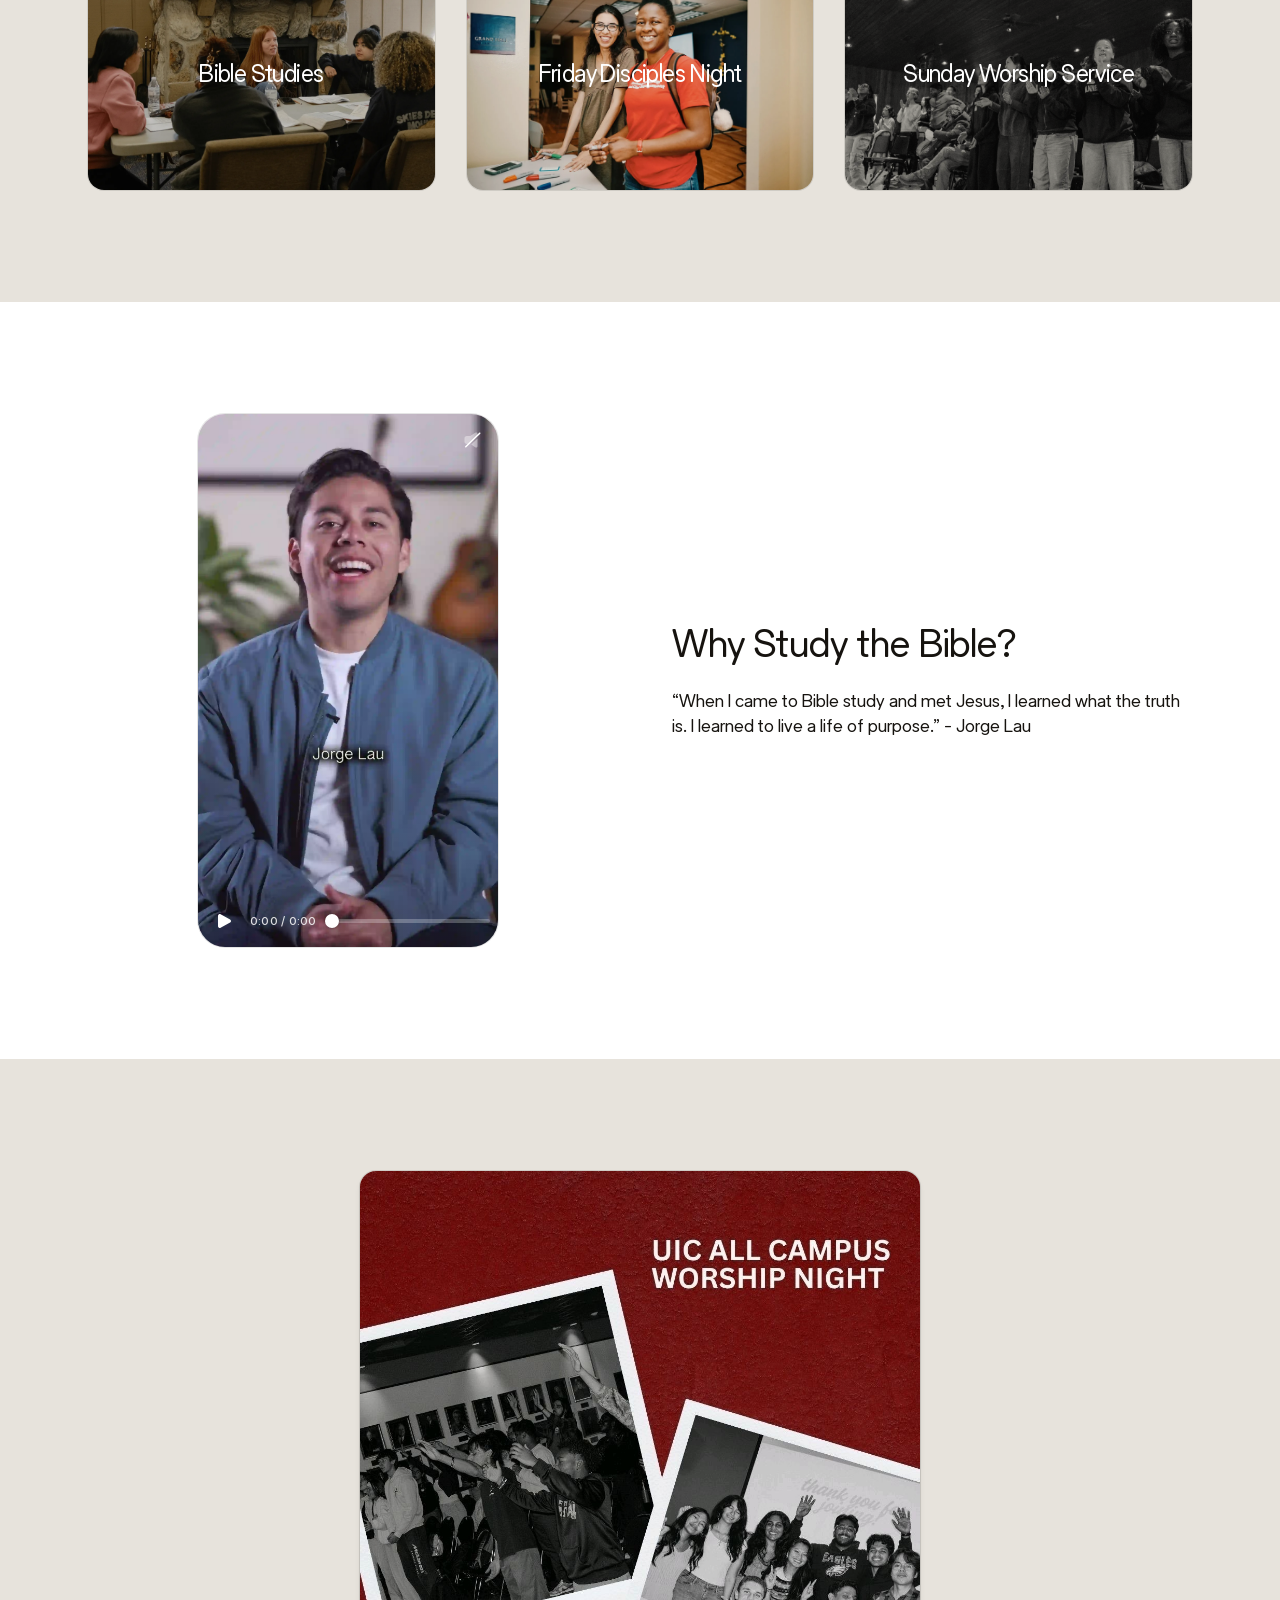
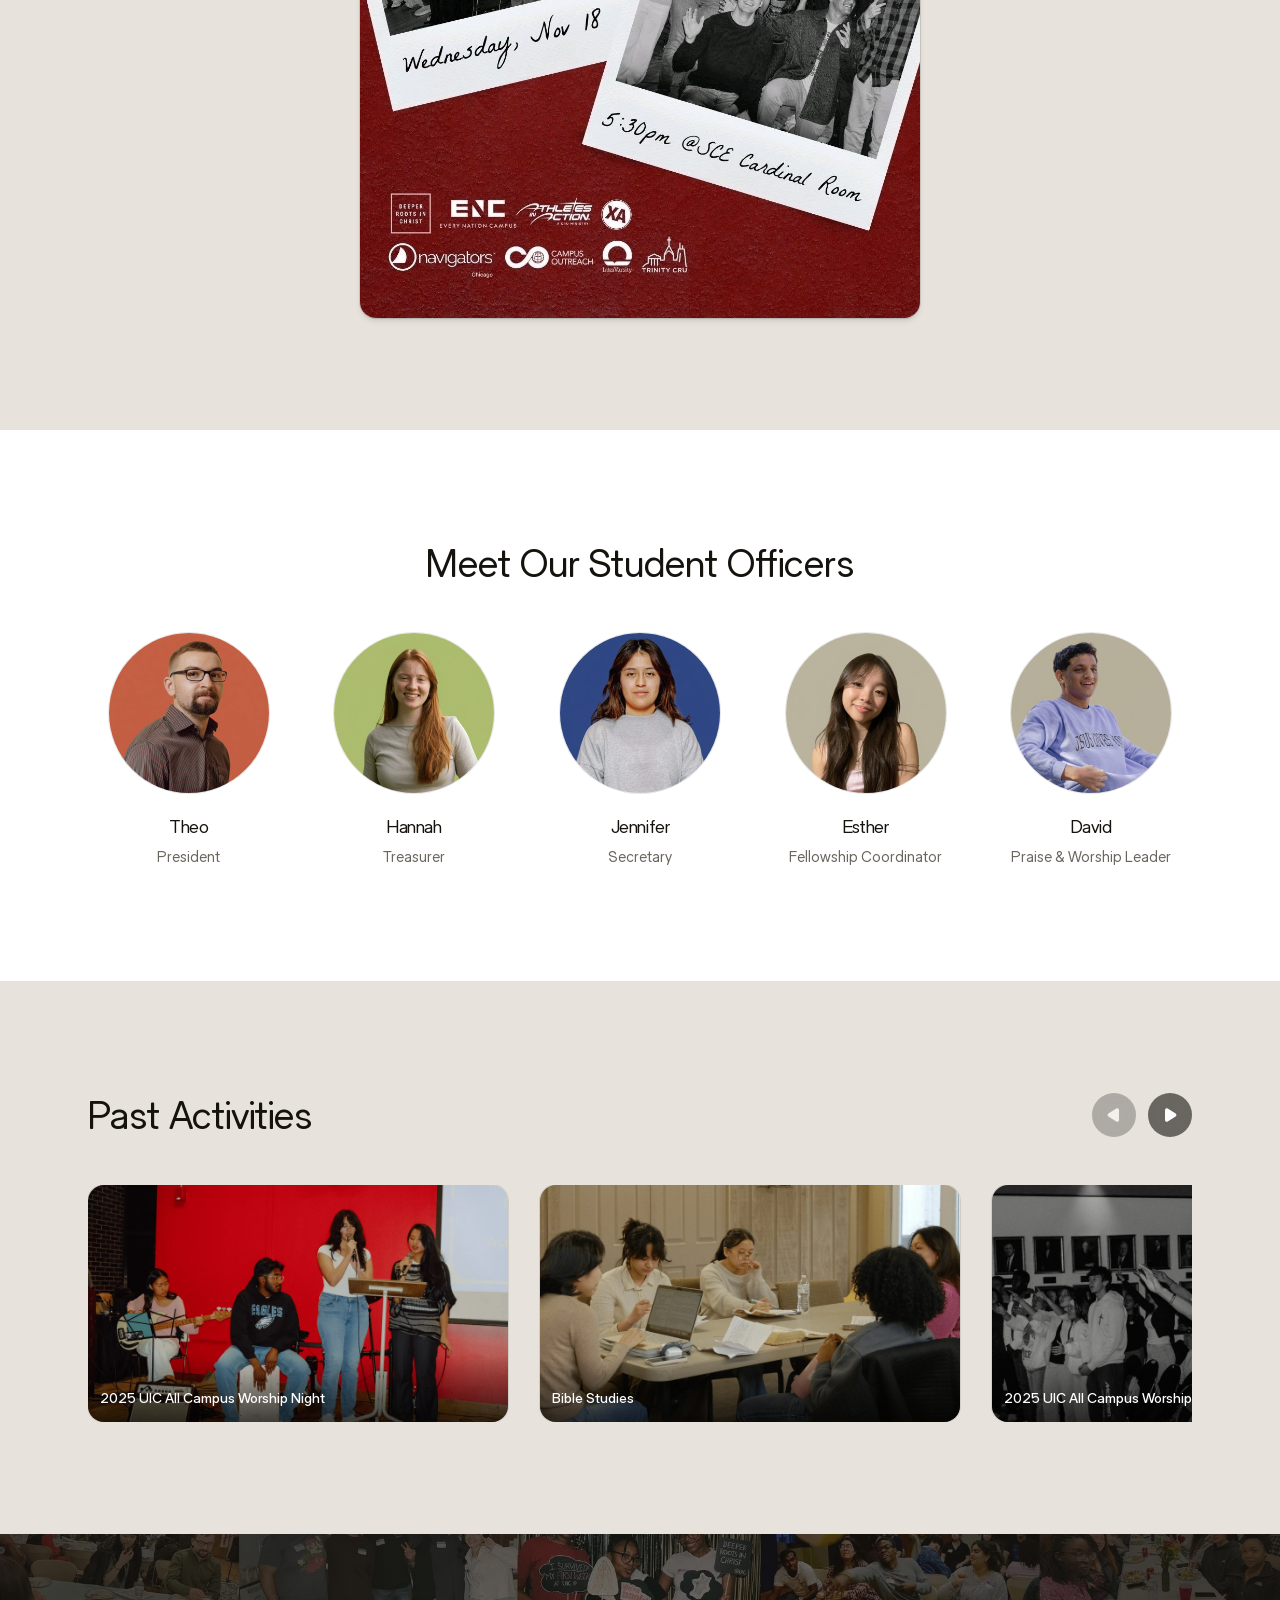
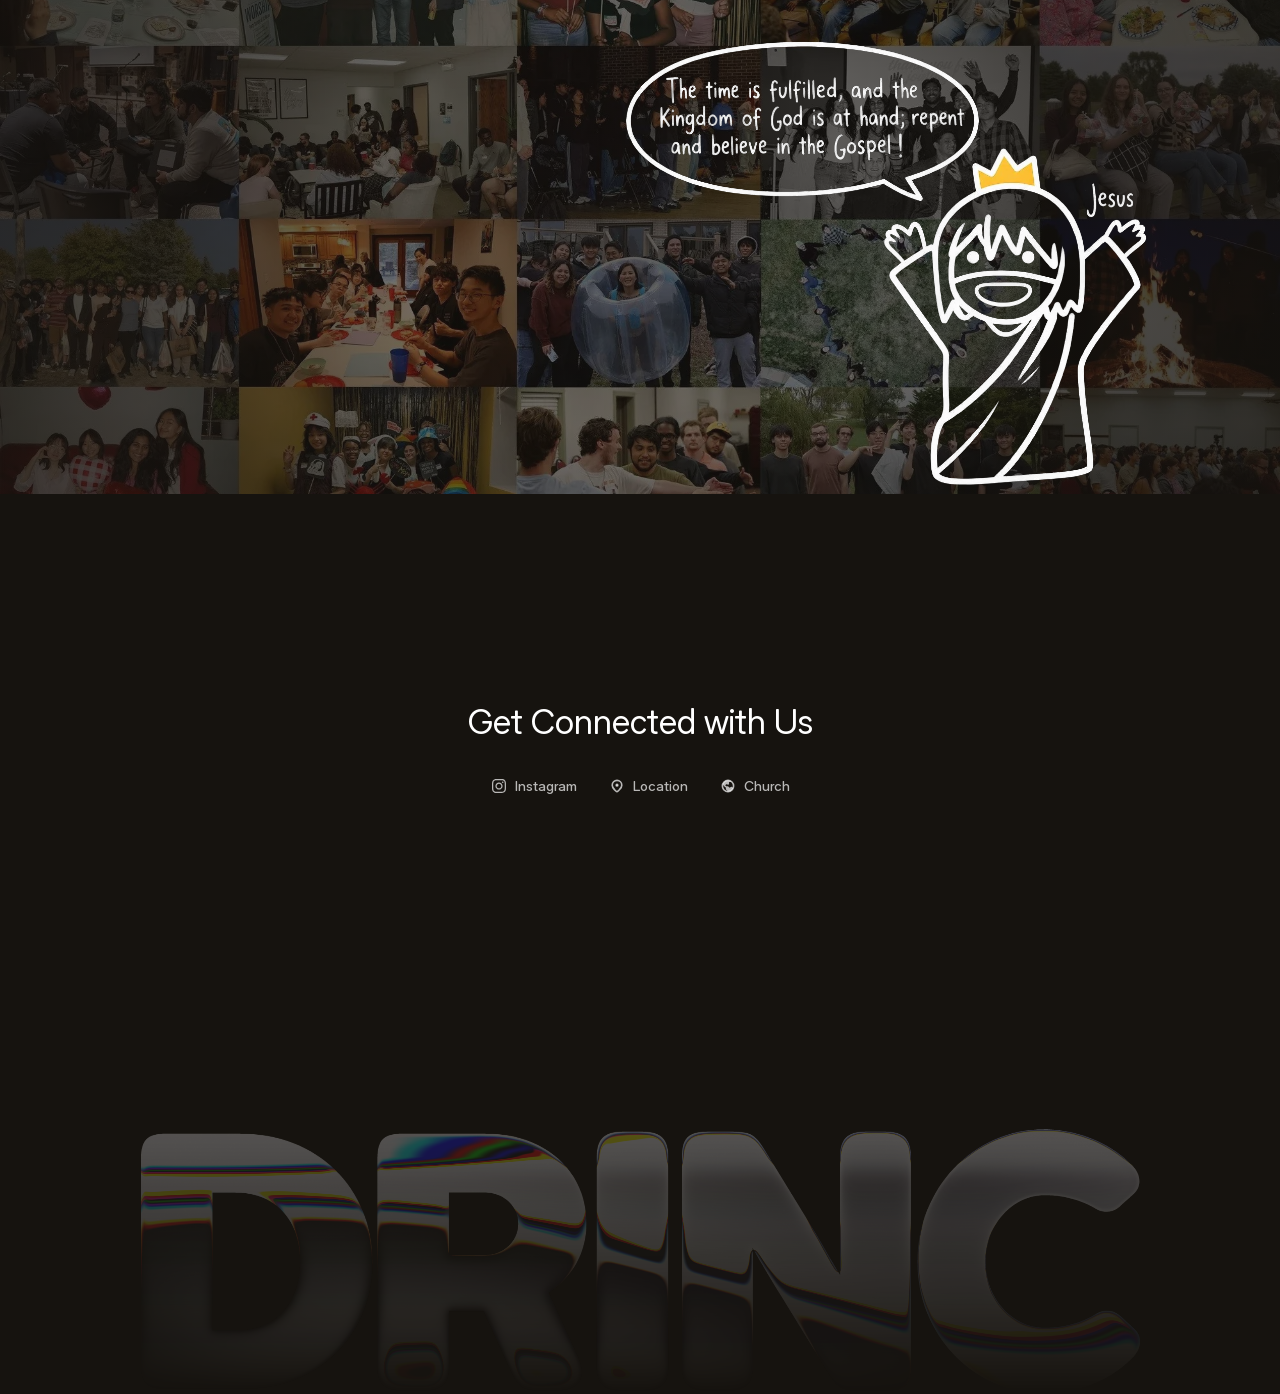
==== commit bebf6c87: "Refresh Allo typography and wordmark" ====
--- a/index.html
+++ b/index.html
@@ -48,7 +48,7 @@
   </script>
   <link rel="preconnect" href="https://fonts.googleapis.com" />
   <link rel="preconnect" href="https://fonts.gstatic.com" crossorigin />
-  <link href="https://fonts.googleapis.com/css2?family=Covered+By+Your+Grace&family=Instrument+Serif:ital@1&family=Inter:wght@400;500;600&display=swap" rel="stylesheet" />
+  <link href="https://fonts.googleapis.com/css2?family=Covered+By+Your+Grace&family=Instrument+Serif:ital@1&display=swap" rel="stylesheet" />
   <link rel="preload" as="image" href="assets/img/hero.webp" />
   <link rel="stylesheet" href="css/tokens.css" />
   <link rel="stylesheet" href="css/styles.css" />
@@ -103,7 +103,7 @@
 
     <section class="section mission" aria-label="Our mission">
       <div class="container">
-        <p class="mission__statement">DRinC is a student organization <span class="mission__university">at
+        <p class="mission__statement">DRINC is a student organization <span class="mission__university">at
           <svg class="mission__icon" xmlns="http://www.w3.org/2000/svg" viewBox="0 0 24.005 24" role="img" aria-label="UIC" focusable="false">
             <path id="mission-uic-mark" d="M11.157-0.014H12.763C12.967 0.04 13.252 0.031 13.471 0.058 13.962 0.124 14.449 0.217 14.929 0.337 17.013 0.865 18.915 1.945 20.44 3.463 20.485 3.508 20.53 3.556 20.575 3.602 21.297 4.367 21.921 5.18 22.431 6.106 23.106 7.319 23.568 8.639 23.794 10.01 23.85 10.366 23.889 10.654 23.913 11.012 23.922 11.134 23.941 11.54 23.962 11.624L23.964 11.63V12.338C23.928 12.442 23.905 13.141 23.889 13.297 23.83 13.819 23.74 14.336 23.616 14.846 22.804 18.154 20.631 20.957 17.637 22.564 16.45 23.203 15.163 23.635 13.833 23.843 13.626 23.876 13.432 23.905 13.225 23.927 13.095 23.941 12.633 23.953 12.54 23.986H11.4C11.268 23.947 10.816 23.933 10.653 23.914 10.377 23.881 10.117 23.842 9.843 23.795 8.283 23.516 6.795 22.928 5.466 22.066 2.877 20.387 1.032 17.773 0.316 14.767 0.171 14.149 0.067 13.519 0.034 12.887 0.03 12.791 0.021 12.638 0 12.55V11.419C0.039 11.278 0.039 10.862 0.061 10.688 0.091 10.445 0.126 10.204 0.166 9.962 0.424 8.428 0.979 6.959 1.797 5.639 3.409 3.028 5.959 1.139 8.92 0.361 9.403 0.238 9.892 0.142 10.386 0.073 10.618 0.043 10.939 0.043 11.157-0.014ZM9.649 10.187L9.648 9.052C9.648 8.884 9.637 8.578 9.657 8.425 9.532 8.437 9.388 8.426 9.261 8.425 8.62 8.413 7.954 8.446 7.315 8.423 7.326 8.729 7.317 9.071 7.317 9.382L7.318 11.533 7.318 12.661C7.32 13.57 7.386 14.525 6.175 14.539 6.085 14.539 5.998 14.525 5.908 14.519 4.852 14.446 4.93 13.501 4.932 12.676L4.932 11.647 4.932 9.689C4.932 9.332 4.93 8.974 4.932 8.617 4.933 8.557 4.935 8.485 4.944 8.426L3.432 8.423C3.168 8.423 2.866 8.431 2.604 8.423L2.605 8.438C2.617 8.576 2.611 8.791 2.611 8.933L2.611 9.838 2.611 12.601C2.613 13.162 2.589 13.75 2.688 14.303 2.767 14.743 2.998 15.286 3.345 15.584 4.237 16.337 5.604 16.468 6.718 16.378 7.521 16.315 8.577 16.025 9.099 15.377 9.721 14.603 9.648 13.351 9.648 12.404L9.649 10.187ZM11.077 8.422C11.089 8.828 11.08 9.248 11.08 9.658L11.08 11.822C11.091 13.304 11.091 14.786 11.08 16.268 11.253 16.25 11.464 16.259 11.64 16.261 12.229 16.268 12.822 16.253 13.41 16.259 13.393 16.115 13.401 15.889 13.401 15.737L13.401 14.876 13.401 11.975 13.401 9.548 13.399 8.896C13.399 8.75 13.392 8.564 13.413 8.425 13.249 8.432 13.066 8.425 12.9 8.423L11.967 8.423C11.787 8.423 11.605 8.423 11.424 8.425 11.337 8.426 11.158 8.432 11.077 8.422ZM20.863 13.916L20.094 13.642C19.996 13.607 19.846 13.561 19.753 13.522 19.615 13.906 19.449 14.191 19.068 14.369 18.699 14.542 18.294 14.536 17.914 14.405 17.587 14.294 17.29 13.973 17.16 13.652 16.858 12.908 16.866 11.828 17.142 11.075 17.269 10.736 17.508 10.415 17.847 10.271 18.219 10.114 18.619 10.109 18.996 10.252 19.402 10.408 19.741 10.939 19.795 11.362 20.058 11.234 20.322 11.113 20.583 10.985 20.985 10.79 21.426 10.556 21.84 10.387 21.402 9.451 20.833 8.884 19.851 8.515 19.416 8.353 18.945 8.299 18.484 8.291 18.451 8.29 18.225 8.294 18.198 8.3 17.089 8.398 16.179 8.711 15.45 9.604 14.134 11.212 14.254 14.243 15.907 15.572 17.406 16.775 20.107 16.693 21.349 15.14 21.565 14.872 21.729 14.587 21.882 14.281 21.546 14.153 21.199 14.044 20.863 13.916Z" fill="#E80026" />
           </svg></span> where students explore life’s biggest questions, study the <span class="mission__word mission__word--pixel">bible</span>
@@ -255,14 +255,7 @@
       </div>
       <div class="container cta__wordmark" aria-hidden="true">
         <div class="cta__wordmark-shader" data-wordmark-shader></div>
-        <svg class="cta__wordmark-svg" xmlns="http://www.w3.org/2000/svg" viewBox="5.7 7 137.211 40.5">
-          <path d="M31.1 47.4L31.1 44.6L34.1 44.6L34.1 42L39.8 42L39.8 36.3L42.7 36.3L42.7 19L39.7 19L39.7 13L34.2 13L34.2 10L31.2 10L31.2 7L5.7 7L5.7 10L8.5 10L8.5 44.5L5.7 44.5L5.7 47.4L31.1 47.4ZM16.9 44.5L16.9 10L25.5 10L25.5 13L31.2 13L31.2 18.7L34.2 18.7L34.2 39L31.1 39.1L31.1 41.8L25.5 41.8L25.5 44.5L16.9 44.5Z" fill="#FFFFFF" stroke="#FFFFFFC7" paint-order="stroke" />
-          <path d="M46.2 23L46.2 25.9L49.2 25.9L49.2 44.6L46.1 44.6L46.1 47.5L59.3 47.5L59.3 44.6L56.5 44.6L56.5 25.2L62.2 25.2L62.2 28.5L67.8 28.5L67.8 22.3L65.1 22.3L65.1 19.4L59.5 19.4L59.5 22.3L56.5 22.3L56.5 19.4L53.6 19.4L53.6 20.7L50.7 20.7L50.7 22.3L49.4 22.3L49.4 23L46.2 23Z" fill="#FFFFFF" stroke="rgb(255 255 255 / 78%)" paint-order="stroke" />
-          <polygon points="80.6 44.5 80.6 19.4 76.2 19.4 76.2 22.3 73.5 22.3 73.5 23.1 70.6 23.1 70.6 25.9 73.5 25.9 73.5 44.6 70.6 44.6 70.6 47.5 83.5 47.5 83.5 44.5" fill="#FFFFFF" stroke="#FFFFFFC7" paint-order="stroke" />
-          <rect x="73.5" y="7" width="7.2" height="5.9" fill="#FFFFFF" stroke="#FFFFFFC7" paint-order="stroke" />
-          <path d="M90.9 22.3L89.6 22.3L89.6 23L86.6 23L86.6 25.9L89.5 25.9L89.5 44.6L86.6 44.6L86.6 47.5L99.1 47.5L99.1 44.6L96.3 44.6L96.3 25.1L99.1 25.1L99.1 22.3L104.6 22.3L104.6 25.1L107.4 25.1L107.4 44.6L104.5 44.6L104.5 47.5L117.7 47.5L117.7 44.6L115.1 44.6L115.1 25.2L113.5 25.2L113.5 22.2L110.5 22.2L110.5 19.4L99.1 19.4L99.1 22.2L96.2 22.2L96.2 19.4L93.6 19.4L93.6 20.7L90.9 20.7L90.9 22.3Z" fill="#FFFFFF" stroke="#FFFFFFC7" paint-order="stroke" />
-          <path d="M121.8 42L124.7 42L124.7 44.7L127.5 44.7L127.5 47.5L138.8 47.5L138.8 44.7L142.9 44.7L142.911 39.472L138.848 39.472L138.848 42.664L129.851 42.664L127.529 42.664L127.5 39.1L124.7 39.1L124.7 28.1L127.5 28.1L127.5 25.2L127.529 25.25L127.529 22.348L138.8 22.3L138.848 27.572L142.911 27.572L142.9 22.3L138.8 22.3L138.8 19.4L127.5 19.4L127.5 22.3L124.7 22.3L124.7 25.2L121.8 25.2L121.8 28.1L118.7 28.1L118.7 39.3L121.8 39.3L121.8 42Z" fill="#FFFFFF" stroke="#FFFFFFC7" paint-order="stroke" />
-        </svg>
+        <svg class="cta__wordmark-svg" xmlns="http://www.w3.org/2000/svg" viewBox="0 0 5815.0 1540.0" focusable="false"><path fill="#FFFFFF" d="M1346 771Q1346 933 1290 1069Q1234 1205 1132 1305Q1030 1405 891 1460Q752 1515 585 1515H144Q64 1515 32 1483Q0 1451 0 1371V169Q0 89 32 57Q64 25 144 25H578Q745 25 885.5 80Q1026 135 1129 235.5Q1232 336 1289 472.5Q1346 609 1346 771ZM416 369V1171H563Q676 1171 757.5 1121Q839 1071 882.5 980.5Q926 890 926 771Q926 650 881 560Q836 470 751.5 419.5Q667 369 550 369ZM1522 1525Q1445 1525 1410.5 1491Q1376 1457 1376 1380V169Q1376 89 1408 57Q1440 25 1520 25H2005Q2179 25 2311.5 92Q2444 159 2518 277.5Q2592 396 2592 550Q2592 634 2566 708.5Q2540 783 2490.5 844.5Q2441 906 2372 952L2540 1321Q2569 1385 2563.5 1431Q2558 1477 2519.5 1501Q2481 1525 2410 1525Q2398 1525 2388 1525Q2378 1525 2370 1525Q2362 1525 2354.5 1525Q2347 1525 2339.5 1525Q2332 1525 2324 1525Q2253 1525 2221.5 1505Q2190 1485 2160 1421L1995 1058Q1988 1058 1980 1058H1792V1380Q1792 1457 1757.5 1491Q1723 1525 1646 1525Q1630 1525 1617.5 1525Q1605 1525 1594.5 1525Q1584 1525 1573.5 1525Q1563 1525 1550.5 1525Q1538 1525 1522 1525ZM1792 368V733H1996Q2054 733 2099 708.5Q2144 684 2169.5 642.5Q2195 601 2195 550Q2195 499 2169.5 457.5Q2144 416 2099 392Q2054 368 1996 368ZM2922.6 14Q3000.2 14 3034.6 48.5Q3069.1 83 3069.1 160V1380Q3069.1 1457.3 3034.6 1491.2Q3000.2 1525 2922.6 1525Q2907.1 1525 2894.5 1525Q2881.9 1525 2871.3 1525Q2860.6 1525 2850.4 1525Q2840.2 1525 2827.7 1525Q2815.1 1525 2799.6 1525Q2722.1 1525 2687.6 1491.2Q2653.1 1457.3 2653.1 1380V160Q2653.1 83 2687.5 48.5Q2721.9 14 2799.5 14Q2815 14 2827.6 14Q2840.2 14 2850.9 14Q2861.5 14 2871.7 14Q2881.9 14 2894.5 14Q2907.1 14 2922.6 14ZM3293.1 1525Q3216.8 1525 3182.9 1491.2Q3149.1 1457.3 3149.1 1381V158Q3149.1 104.8 3163.1 73.4Q3177.1 42 3208.6 28Q3240.1 14 3292.6 14Q3307.9 14 3324.3 14Q3340.7 14 3356.9 14Q3373.1 14 3389.2 14Q3405.3 14 3420.2 14Q3435.1 14 3448.7 14Q3521.1 14 3554.1 32.5Q3587.1 51 3625.1 112L3929.1 610Q3946.1 638 3986.6 709Q4027.1 780 4070.1 850Q4070.1 801 4069.6 752Q4069.1 703 4069.1 657Q4069.1 611 4069.1 571V159Q4069.1 83 4103 48.5Q4137 14 4213.5 14Q4230 14 4242.6 14Q4255.2 14 4265.4 14Q4275.6 14 4285.3 14Q4295 14 4307.5 14Q4320.1 14 4336.6 14Q4413.2 14 4447.2 48.5Q4481.1 83 4481.1 159V1382Q4481.1 1434.7 4467.1 1466.3Q4453.1 1498 4421.5 1511.5Q4389.9 1525 4337.3 1525Q4322 1525 4306 1525Q4290.1 1525 4274 1525Q4257.9 1525 4241.9 1525Q4225.9 1525 4211 1525Q4196.1 1525 4182.6 1525Q4109.9 1525 4076.5 1507Q4043.1 1489 4006.1 1428L3726.1 971Q3710.1 946 3684.1 903Q3658.1 860 3626.1 805Q3594.1 750 3559.1 690Q3561.1 758 3561.1 823Q3561.1 888 3561.1 941Q3561.1 949 3561.1 956.5Q3561.1 964 3561.1 971V1381Q3561.1 1457.3 3527.3 1491.2Q3493.4 1525 3417 1525Q3399.6 1525 3387.5 1525Q3375.4 1525 3365.3 1525Q3355.1 1525 3345 1525Q3334.8 1525 3322.7 1525Q3310.6 1525 3293.1 1525ZM5773.2 1329Q5707.2 1398 5622.7 1445Q5538.2 1492 5444.2 1516Q5350.2 1540 5255.2 1540Q5102.2 1540 4968.7 1480.5Q4835.2 1421 4734.2 1316Q4633.2 1211 4576.7 1071Q4520.2 931 4520.2 771Q4520.2 610 4576.7 470Q4633.2 330 4734.2 224.5Q4835.2 119 4968.7 59.5Q5102.2 0 5255.2 0Q5349.2 0 5442.2 24Q5535.2 48 5619.2 95Q5703.2 142 5769.2 210Q5797.2 239 5806.2 270Q5815.2 301 5807.7 329Q5800.2 357 5777.2 377Q5770.2 384 5762.2 391Q5754.2 398 5745.7 405.5Q5737.2 413 5728.7 420.5Q5720.2 428 5712.7 435Q5705.2 442 5698.2 449Q5665.2 478 5626.7 480Q5588.2 482 5556.2 462Q5526.2 443 5481.2 425Q5436.2 407 5380.2 395.5Q5324.2 384 5262.2 384Q5166.2 384 5087.7 436Q5009.2 488 4962.7 575.5Q4916.2 663 4916.2 771Q4916.2 878 4962.7 965.5Q5009.2 1053 5087.7 1104.5Q5166.2 1156 5262.2 1156Q5324.2 1156 5380.7 1144.5Q5437.2 1133 5482.2 1114.5Q5527.2 1096 5556.2 1077Q5589.2 1055 5629.7 1057Q5670.2 1059 5703.2 1090Q5710.2 1096 5718.2 1103.5Q5726.2 1111 5734.2 1118.5Q5742.2 1126 5750.7 1134Q5759.2 1142 5767.2 1149Q5775.2 1156 5782.2 1163Q5804.2 1183 5811.7 1211Q5819.2 1239 5809.7 1270Q5800.2 1301 5773.2 1329Z" /></svg>
       </div>
     </section>
   </main>
--- a/css/tokens.css
+++ b/css/tokens.css
@@ -1,3 +1,15 @@
+/* Allo (SIL OFL, licence beside it in assets/fonts): the display face of the
+   Paper file and the drawing the wordmark was set in. One variable file, wght
+   100-900, with opsz fixed at 32 so the wordmark's optical size is baked in.
+   Lives in tokens so every page that loads the tokens gets the face. */
+@font-face {
+  font-family: "Allo";
+  src: url("../assets/fonts/allo-display.woff2") format("woff2");
+  font-weight: 100 900;
+  font-style: normal;
+  font-display: swap;
+}
+
 :root {
   /* Colors */
   --ink: #16130f;
@@ -37,9 +49,13 @@
   --fancy-jesus: var(--brand);
   --fancy-love: #b2476c;
 
-  /* Families */
-  --font-display: "Helvetica Neue LT Std", "Helvetica Neue", Helvetica, Arial, system-ui, sans-serif;
-  --font-ui: "Inter", system-ui, -apple-system, sans-serif;
+  /* Families
+     Allo is the one family for display and UI text, matching the Paper file's
+     --font-display and --font-ui. It is self-hosted in assets/fonts (licence
+     beside it). The wordmark is drawn from the same font's outlines as SVG, so it
+     never depends on the web font having arrived. */
+  --font-display: "Allo", "Helvetica Neue", Helvetica, Arial, system-ui, sans-serif;
+  --font-ui: "Allo", "Helvetica Neue", Helvetica, Arial, system-ui, sans-serif;
   /* Guest faces for the mission words: pixel, serif italic and hand. Each is
      a one-word guest, not more site families. */
   --font-serif: "Instrument Serif", "Iowan Old Style", "Palatino Linotype", Georgia, serif;
@@ -50,6 +66,18 @@
   --weight-regular: 400;
   --weight-medium: 500;
   --weight-semibold: 600;
+
+  /* Allo axes, as set in the design file's wordmark (wght 900, opsz 32, ROND 50).
+     --font-optical-sizing is inherited by everything set in Allo. */
+  --font-optical-sizing: auto;
+  --font-weight-wordmark: 900;
+  --tracking-wordmark: -0.02em;
+  --tracking-tight: -0.025em;
+
+  /* Wordmark: the display type from the design is set in Allo's display drawing.
+     Cap-height proportions: the Ink SVG is exactly 3.9027 x 1.0336 cap heights,
+     so one --wordmark-cap renders at the same weight on every screen. */
+  --wordmark-cap: 40px;
 
   /* Sizes */
   --text-xs: 12px;      /* fine print: sub-labels, legal, metadata */
--- a/css/styles.css
+++ b/css/styles.css
@@ -1101,7 +1101,7 @@
 .cta__wordmark-svg,
 .cta__wordmark-shader {
   width: min(999px, 100%);
-  aspect-ratio: 999 / 317;
+  aspect-ratio: 5815 / 1540;
 }
 
 .cta__wordmark-svg {
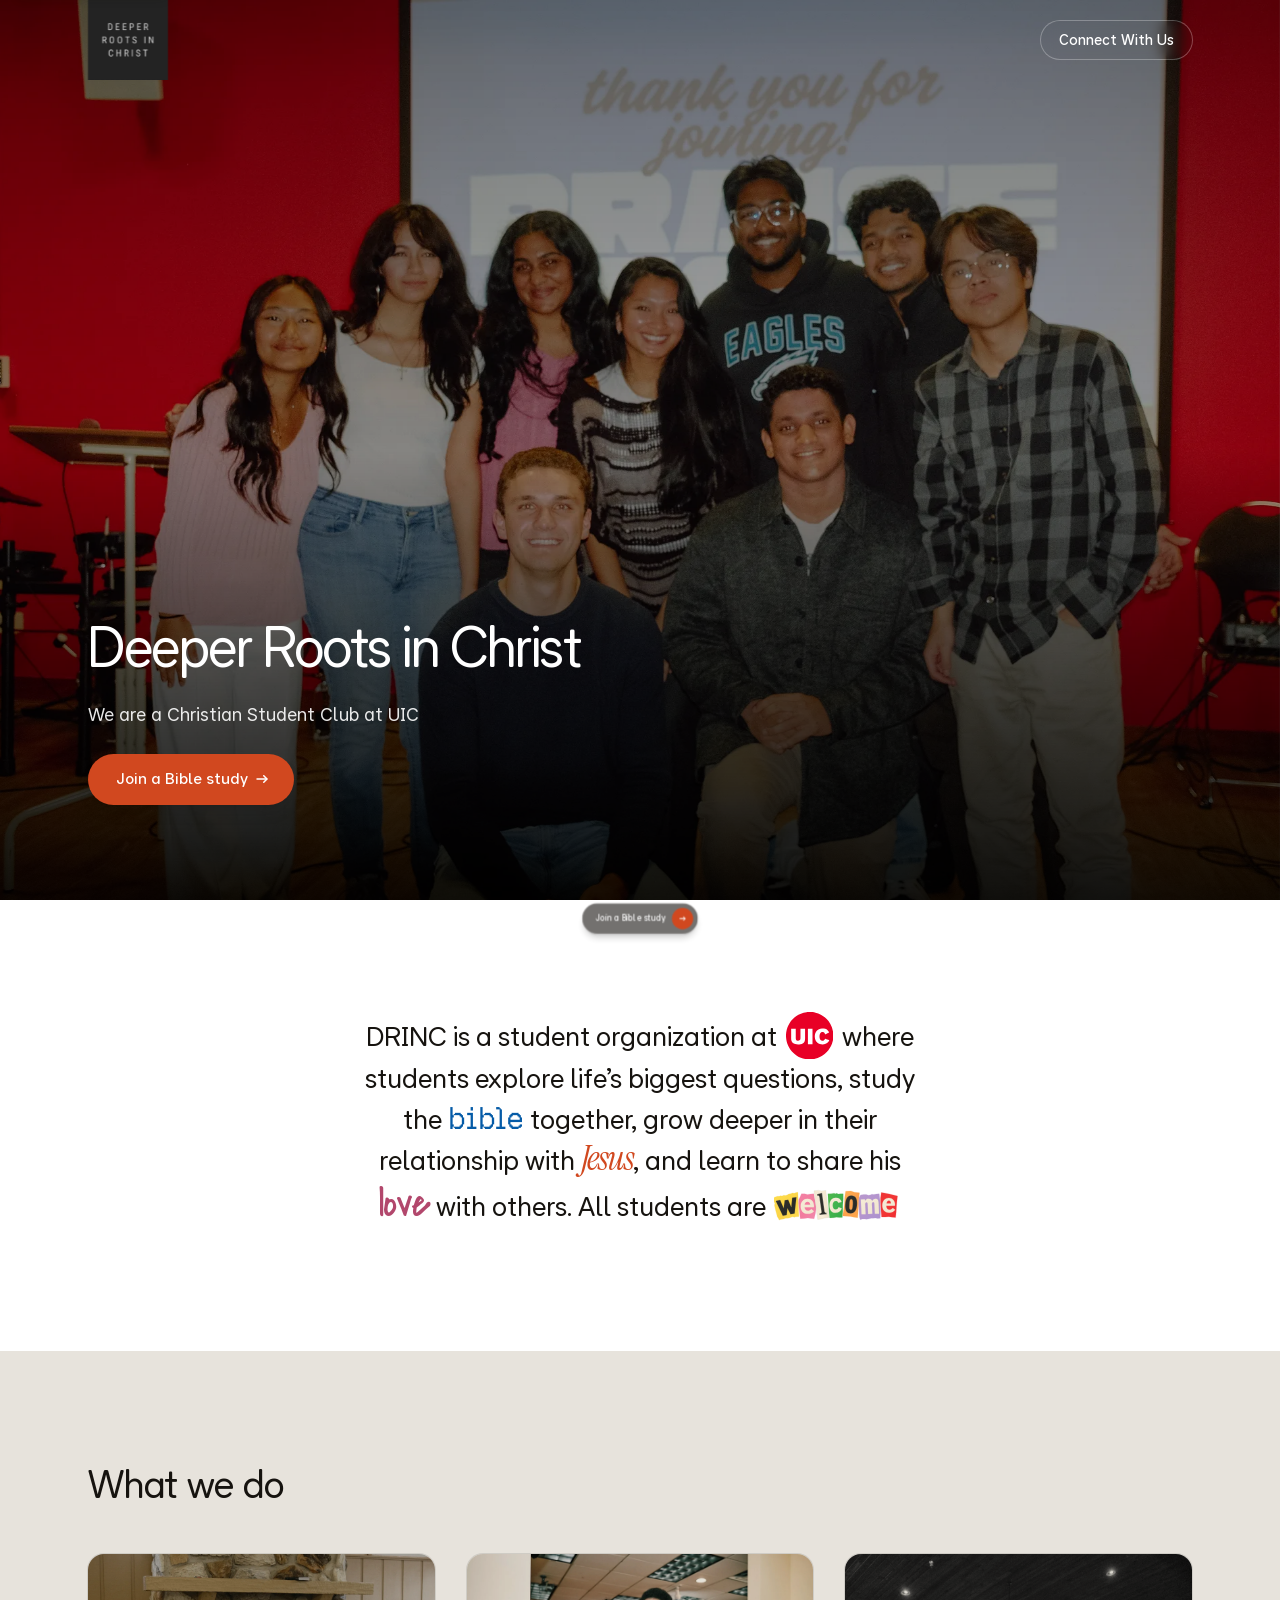
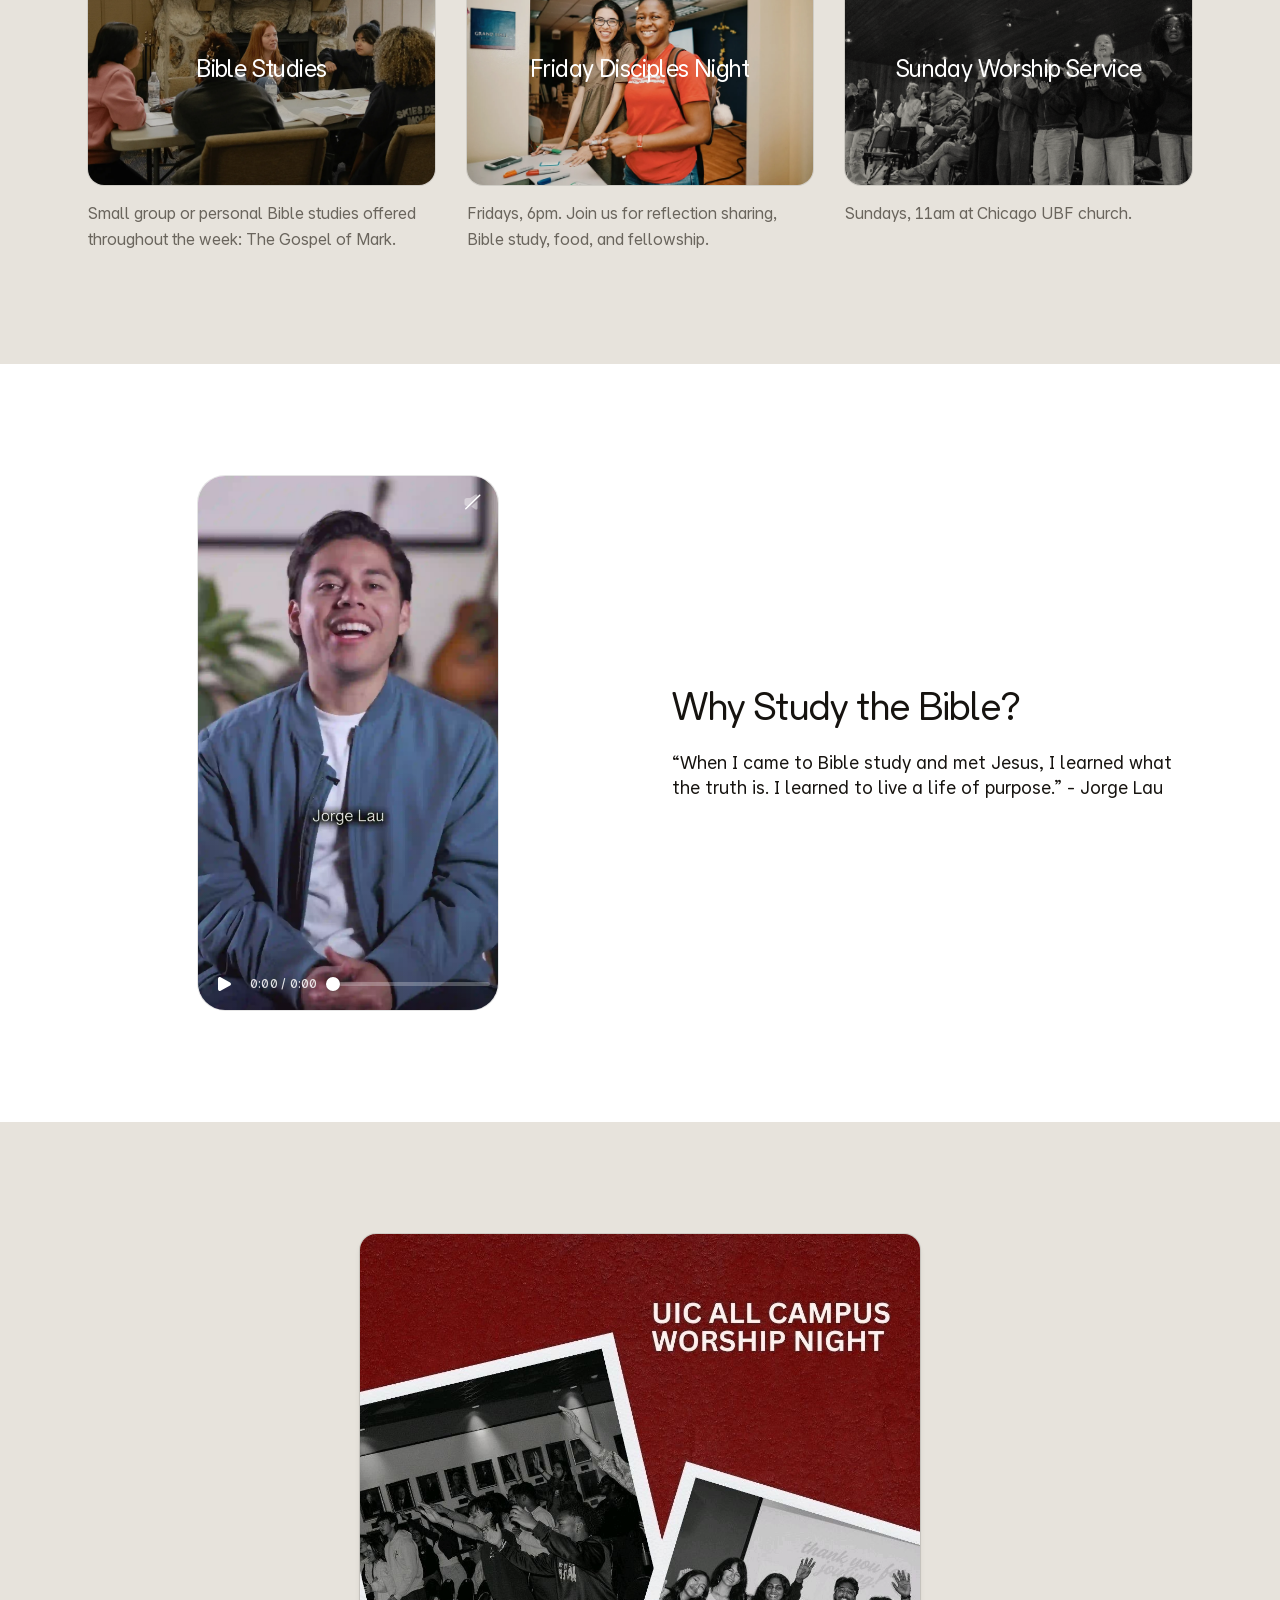
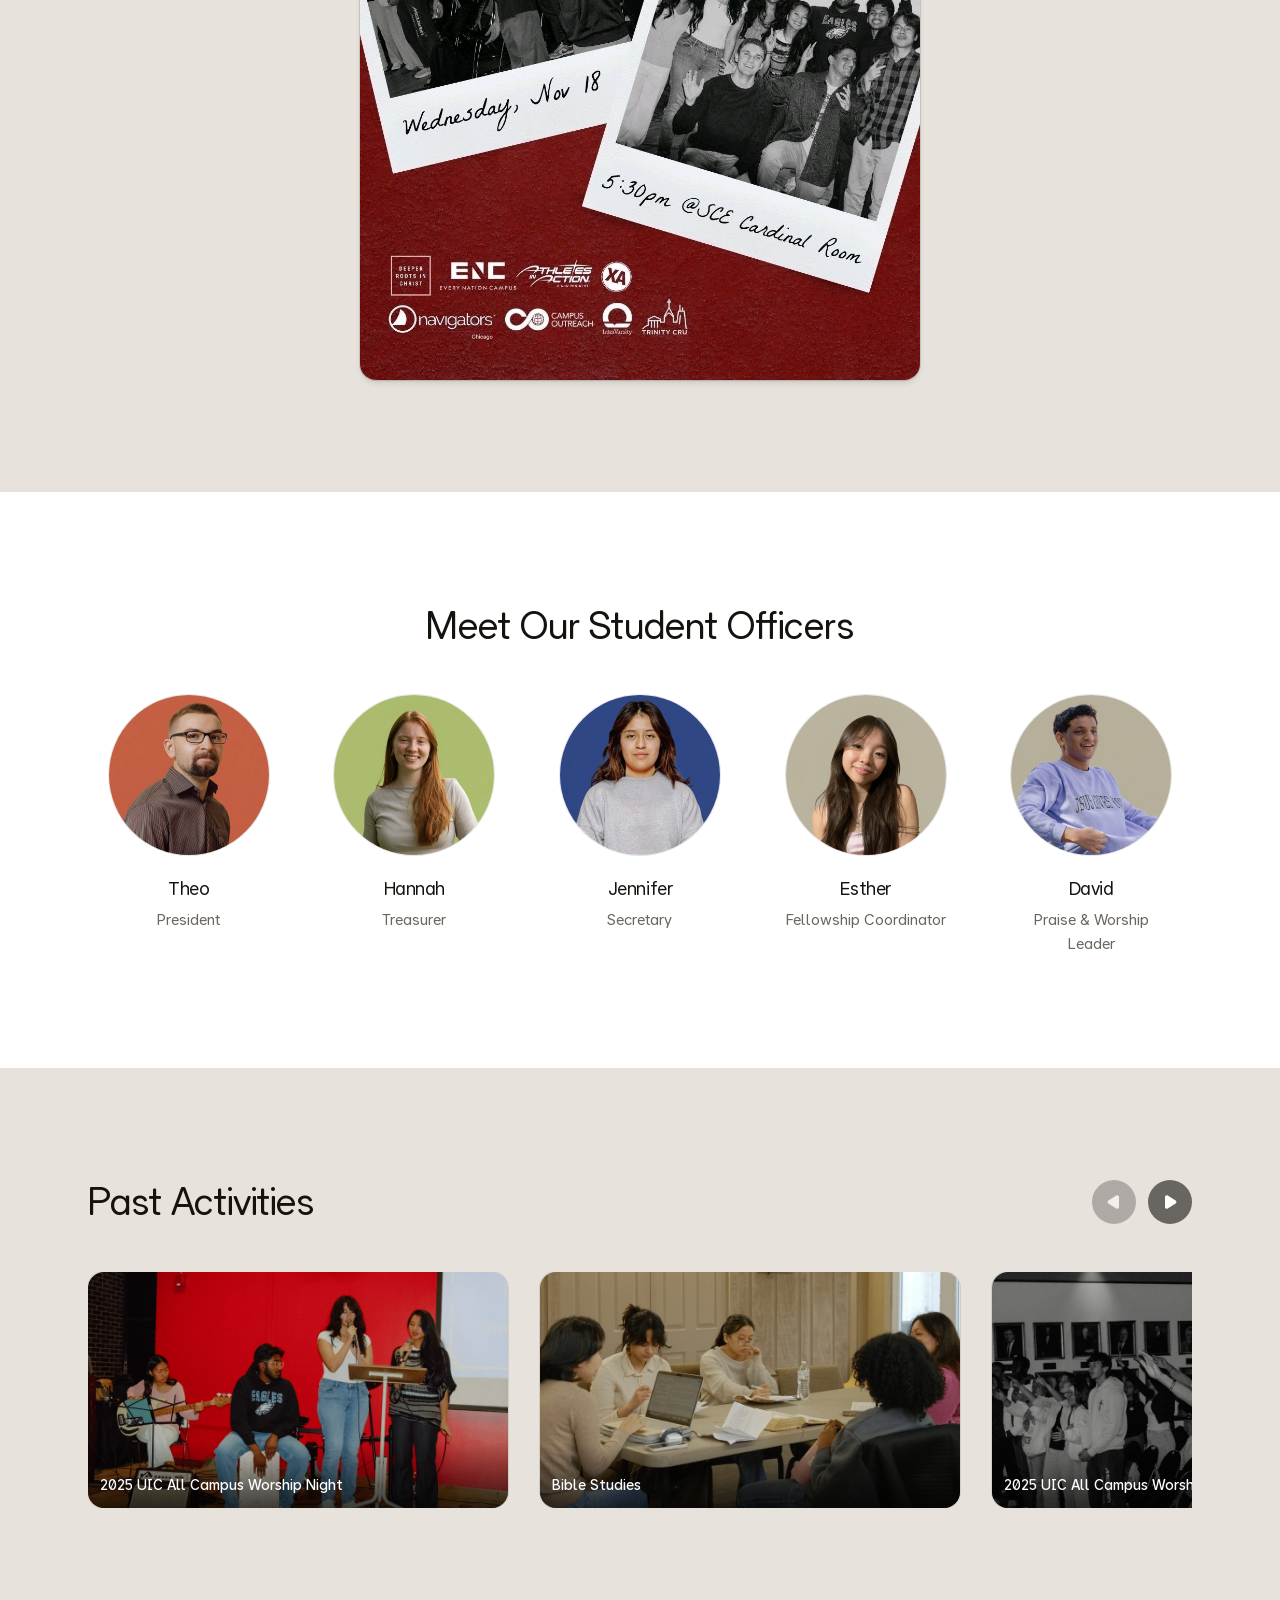
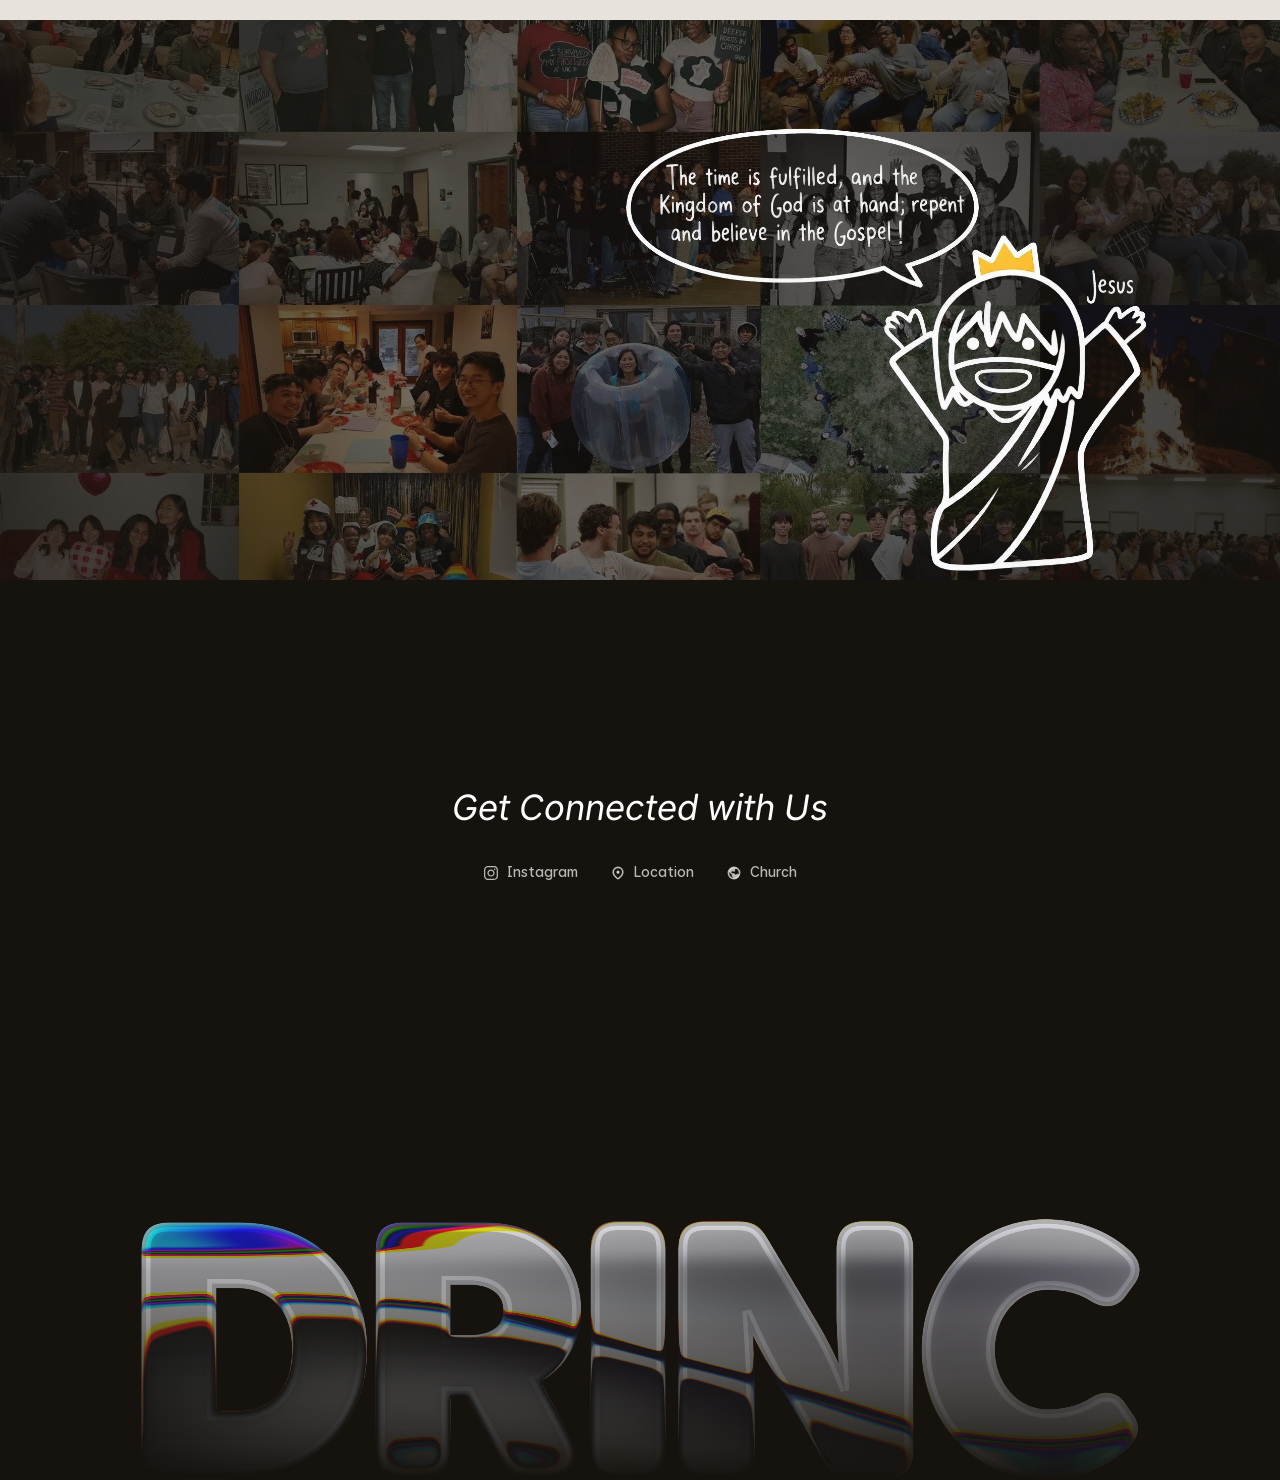
==== commit d526841f: "Refresh wordmark assets and program details" ====
--- a/index.html
+++ b/index.html
@@ -117,16 +117,25 @@
         <h2 id="programs-title" class="h2">What we do</h2>
         <ul class="programs__grid">
           <li class="program">
-            <img class="program__img" src="assets/img/programs-1.webp" alt="Students gathered around a table during a Bible study" width="512" height="384" loading="lazy" />
-            <h3 class="program__title">Bible Studies</h3>
+            <div class="program__media">
+              <img class="program__img" src="assets/img/programs-1.webp" alt="Students gathered around a table during a Bible study" width="512" height="384" loading="lazy" />
+              <h3 class="program__title">Bible Studies</h3>
+            </div>
+            <p class="program__desc">Small group or personal Bible studies offered throughout the week: The Gospel of Mark.</p>
           </li>
           <li class="program">
-            <img class="program__img" src="assets/img/programs-2.webp" alt="Two smiling students at a Friday night gathering" width="512" height="384" loading="lazy" />
-            <h3 class="program__title">Friday Disciples Night</h3>
+            <div class="program__media">
+              <img class="program__img" src="assets/img/programs-2.webp" alt="Two smiling students at a Friday night gathering" width="512" height="384" loading="lazy" />
+              <h3 class="program__title">Friday Disciples Night</h3>
+            </div>
+            <p class="program__desc">Fridays, 6pm. Join us for reflection sharing, Bible study, food, and fellowship.</p>
           </li>
           <li class="program">
-            <img class="program__img" src="assets/img/programs-3.webp" alt="Students clapping together during worship" width="512" height="384" loading="lazy" />
-            <h3 class="program__title">Sunday Worship Service</h3>
+            <div class="program__media">
+              <img class="program__img" src="assets/img/programs-3.webp" alt="Students clapping together during worship" width="512" height="384" loading="lazy" />
+              <h3 class="program__title">Sunday Worship Service</h3>
+            </div>
+            <p class="program__desc">Sundays, 11am at Chicago UBF church.</p>
           </li>
         </ul>
       </div>
@@ -255,7 +264,7 @@
       </div>
       <div class="container cta__wordmark" aria-hidden="true">
         <div class="cta__wordmark-shader" data-wordmark-shader></div>
-        <svg class="cta__wordmark-svg" xmlns="http://www.w3.org/2000/svg" viewBox="0 0 5815.0 1540.0" focusable="false"><path fill="#FFFFFF" d="M1346 771Q1346 933 1290 1069Q1234 1205 1132 1305Q1030 1405 891 1460Q752 1515 585 1515H144Q64 1515 32 1483Q0 1451 0 1371V169Q0 89 32 57Q64 25 144 25H578Q745 25 885.5 80Q1026 135 1129 235.5Q1232 336 1289 472.5Q1346 609 1346 771ZM416 369V1171H563Q676 1171 757.5 1121Q839 1071 882.5 980.5Q926 890 926 771Q926 650 881 560Q836 470 751.5 419.5Q667 369 550 369ZM1522 1525Q1445 1525 1410.5 1491Q1376 1457 1376 1380V169Q1376 89 1408 57Q1440 25 1520 25H2005Q2179 25 2311.5 92Q2444 159 2518 277.5Q2592 396 2592 550Q2592 634 2566 708.5Q2540 783 2490.5 844.5Q2441 906 2372 952L2540 1321Q2569 1385 2563.5 1431Q2558 1477 2519.5 1501Q2481 1525 2410 1525Q2398 1525 2388 1525Q2378 1525 2370 1525Q2362 1525 2354.5 1525Q2347 1525 2339.5 1525Q2332 1525 2324 1525Q2253 1525 2221.5 1505Q2190 1485 2160 1421L1995 1058Q1988 1058 1980 1058H1792V1380Q1792 1457 1757.5 1491Q1723 1525 1646 1525Q1630 1525 1617.5 1525Q1605 1525 1594.5 1525Q1584 1525 1573.5 1525Q1563 1525 1550.5 1525Q1538 1525 1522 1525ZM1792 368V733H1996Q2054 733 2099 708.5Q2144 684 2169.5 642.5Q2195 601 2195 550Q2195 499 2169.5 457.5Q2144 416 2099 392Q2054 368 1996 368ZM2922.6 14Q3000.2 14 3034.6 48.5Q3069.1 83 3069.1 160V1380Q3069.1 1457.3 3034.6 1491.2Q3000.2 1525 2922.6 1525Q2907.1 1525 2894.5 1525Q2881.9 1525 2871.3 1525Q2860.6 1525 2850.4 1525Q2840.2 1525 2827.7 1525Q2815.1 1525 2799.6 1525Q2722.1 1525 2687.6 1491.2Q2653.1 1457.3 2653.1 1380V160Q2653.1 83 2687.5 48.5Q2721.9 14 2799.5 14Q2815 14 2827.6 14Q2840.2 14 2850.9 14Q2861.5 14 2871.7 14Q2881.9 14 2894.5 14Q2907.1 14 2922.6 14ZM3293.1 1525Q3216.8 1525 3182.9 1491.2Q3149.1 1457.3 3149.1 1381V158Q3149.1 104.8 3163.1 73.4Q3177.1 42 3208.6 28Q3240.1 14 3292.6 14Q3307.9 14 3324.3 14Q3340.7 14 3356.9 14Q3373.1 14 3389.2 14Q3405.3 14 3420.2 14Q3435.1 14 3448.7 14Q3521.1 14 3554.1 32.5Q3587.1 51 3625.1 112L3929.1 610Q3946.1 638 3986.6 709Q4027.1 780 4070.1 850Q4070.1 801 4069.6 752Q4069.1 703 4069.1 657Q4069.1 611 4069.1 571V159Q4069.1 83 4103 48.5Q4137 14 4213.5 14Q4230 14 4242.6 14Q4255.2 14 4265.4 14Q4275.6 14 4285.3 14Q4295 14 4307.5 14Q4320.1 14 4336.6 14Q4413.2 14 4447.2 48.5Q4481.1 83 4481.1 159V1382Q4481.1 1434.7 4467.1 1466.3Q4453.1 1498 4421.5 1511.5Q4389.9 1525 4337.3 1525Q4322 1525 4306 1525Q4290.1 1525 4274 1525Q4257.9 1525 4241.9 1525Q4225.9 1525 4211 1525Q4196.1 1525 4182.6 1525Q4109.9 1525 4076.5 1507Q4043.1 1489 4006.1 1428L3726.1 971Q3710.1 946 3684.1 903Q3658.1 860 3626.1 805Q3594.1 750 3559.1 690Q3561.1 758 3561.1 823Q3561.1 888 3561.1 941Q3561.1 949 3561.1 956.5Q3561.1 964 3561.1 971V1381Q3561.1 1457.3 3527.3 1491.2Q3493.4 1525 3417 1525Q3399.6 1525 3387.5 1525Q3375.4 1525 3365.3 1525Q3355.1 1525 3345 1525Q3334.8 1525 3322.7 1525Q3310.6 1525 3293.1 1525ZM5773.2 1329Q5707.2 1398 5622.7 1445Q5538.2 1492 5444.2 1516Q5350.2 1540 5255.2 1540Q5102.2 1540 4968.7 1480.5Q4835.2 1421 4734.2 1316Q4633.2 1211 4576.7 1071Q4520.2 931 4520.2 771Q4520.2 610 4576.7 470Q4633.2 330 4734.2 224.5Q4835.2 119 4968.7 59.5Q5102.2 0 5255.2 0Q5349.2 0 5442.2 24Q5535.2 48 5619.2 95Q5703.2 142 5769.2 210Q5797.2 239 5806.2 270Q5815.2 301 5807.7 329Q5800.2 357 5777.2 377Q5770.2 384 5762.2 391Q5754.2 398 5745.7 405.5Q5737.2 413 5728.7 420.5Q5720.2 428 5712.7 435Q5705.2 442 5698.2 449Q5665.2 478 5626.7 480Q5588.2 482 5556.2 462Q5526.2 443 5481.2 425Q5436.2 407 5380.2 395.5Q5324.2 384 5262.2 384Q5166.2 384 5087.7 436Q5009.2 488 4962.7 575.5Q4916.2 663 4916.2 771Q4916.2 878 4962.7 965.5Q5009.2 1053 5087.7 1104.5Q5166.2 1156 5262.2 1156Q5324.2 1156 5380.7 1144.5Q5437.2 1133 5482.2 1114.5Q5527.2 1096 5556.2 1077Q5589.2 1055 5629.7 1057Q5670.2 1059 5703.2 1090Q5710.2 1096 5718.2 1103.5Q5726.2 1111 5734.2 1118.5Q5742.2 1126 5750.7 1134Q5759.2 1142 5767.2 1149Q5775.2 1156 5782.2 1163Q5804.2 1183 5811.7 1211Q5819.2 1239 5809.7 1270Q5800.2 1301 5773.2 1329Z" /></svg>
+        <img class="cta__wordmark-static" src="assets/img/wordmark-rounded-trimmed.webp" width="3201" height="837" alt="" loading="lazy" />
       </div>
     </section>
   </main>
--- a/css/tokens.css
+++ b/css/tokens.css
@@ -1,16 +1,63 @@
-/* Allo (SIL OFL, licence beside it in assets/fonts): the display face of the
-   Paper file and the drawing the wordmark was set in. One variable file, wght
-   100-900, with opsz fixed at 32 so the wordmark's optical size is baked in.
-   Lives in tokens so every page that loads the tokens gets the face. */
+/* Allo Round59 for upright text, with separate oblique faces (SIL OFL). */
 @font-face {
   font-family: "Allo";
-  src: url("../assets/fonts/allo-display.woff2") format("woff2");
-  font-weight: 100 900;
+   src: url("../assets/fonts/AlloVariable-300to700-Round59.woff2") format("woff2");
+   font-weight: 300 700;
   font-style: normal;
   font-display: swap;
+   unicode-range: U+0000-007F, U+00C0-00C3, U+00C8-00CA, U+00CC-00CD, U+00D2-00D5, U+00D9-00DA, U+00DD, U+00E0-00E3, U+00E8-00EA, U+00EC-00ED, U+00F2-00F5, U+00F9-00FA, U+00FD, U+0102-0103, U+0110-0111, U+0128-0129, U+0168-0169, U+01A0-01B0, U+0300-036F, U+1EA0-1EF9, U+02BC, U+02C4-02C5, U+02DD, U+02EE, U+2000-206F, U+02E2, U+1D43-1D58, U+2070-209F, U+2100-218F, U+2200-22FF, U+058F, U+060B, U+09F3, U+0E3F, U+17DB, U+20A0-20CF, U+2190-21FF, U+2300-27BF;
+}
+
+@font-face {
+   font-family: "Allo";
+   src: url("../assets/fonts/Allo-LightOblique.woff2") format("woff2");
+   font-weight: 300;
+   font-style: italic;
+   font-display: swap;
+}
+
+@font-face {
+   font-family: "Allo";
+   src: url("../assets/fonts/Allo-RegularOblique.woff2") format("woff2");
+   font-weight: 400;
+   font-style: italic;
+   font-display: swap;
+}
+
+@font-face {
+   font-family: "Allo";
+   src: url("../assets/fonts/Allo-MediumOblique.woff2") format("woff2");
+   font-weight: 500;
+   font-style: italic;
+   font-display: swap;
+}
+
+@font-face {
+   font-family: "Allo";
+   src: url("../assets/fonts/Allo-SemiBoldOblique.woff2") format("woff2");
+   font-weight: 600;
+   font-style: italic;
+   font-display: swap;
+}
+
+@font-face {
+   font-family: "Allo";
+   src: url("../assets/fonts/Allo-BoldOblique.woff2") format("woff2");
+   font-weight: 700;
+   font-style: italic;
+   font-display: swap;
+}
+
+.allo-case {
+   font-feature-settings: "case" 1;
+}
+
+.allo-tnum {
+   font-variant-numeric: tabular-nums;
 }
 
 :root {
+   font-optical-sizing: auto;
   /* Colors */
   --ink: #16130f;
   --ink-muted: #6a655d;
@@ -50,8 +97,8 @@
   --fancy-love: #b2476c;
 
   /* Families
-     Allo is the one family for display and UI text, matching the Paper file's
-     --font-display and --font-ui. It is self-hosted in assets/fonts (licence
+     Allo is the one family for display and UI text, set by --font-display and
+     --font-ui. It is self-hosted in assets/fonts (licence
      beside it). The wordmark is drawn from the same font's outlines as SVG, so it
      never depends on the web font having arrived. */
   --font-display: "Allo", "Helvetica Neue", Helvetica, Arial, system-ui, sans-serif;
@@ -67,14 +114,10 @@
   --weight-medium: 500;
   --weight-semibold: 600;
 
-  /* Allo axes, as set in the design file's wordmark (wght 900, opsz 32, ROND 50).
-     --font-optical-sizing is inherited by everything set in Allo. */
-  --font-optical-sizing: auto;
-  --font-weight-wordmark: 900;
   --tracking-wordmark: -0.02em;
   --tracking-tight: -0.025em;
 
-  /* Wordmark: the display type from the design is set in Allo's display drawing.
+  /* Wordmark: the display type is set in Allo's display drawing.
      Cap-height proportions: the Ink SVG is exactly 3.9027 x 1.0336 cap heights,
      so one --wordmark-cap renders at the same weight on every screen. */
   --wordmark-cap: 40px;
--- a/css/styles.css
+++ b/css/styles.css
@@ -554,8 +554,15 @@
   mix-blend-mode: multiply;
 }
 
-.program {
+.program__media {
   position: relative;
+}
+
+.program__desc {
+  margin: 16px 0 0;
+  color: var(--ink-muted);
+  font-size: var(--text-body);
+  line-height: var(--leading-body);
 }
 
 .program__title {
@@ -1085,7 +1092,7 @@
 }
 
 .cta__wordmark {
-  /* The design fades a 500px-tall region (mask onset at 45%) with the 999×317
+  /* The region fades a 500px-tall area (mask onset at 45%) with the 999×317
      wordmark flush to its bottom edge. */
   min-height: 500px;
   margin-top: auto;
@@ -1098,25 +1105,16 @@
   mask-image: linear-gradient(to bottom, #000 45%, transparent 100%);
 }
 
-.cta__wordmark-svg,
+.cta__wordmark-static,
 .cta__wordmark-shader {
   width: min(999px, 100%);
-  aspect-ratio: 5815 / 1540;
-}
-
-.cta__wordmark-svg {
+  aspect-ratio: 3201 / 837;
+}
+
+.cta__wordmark-static {
   display: block;
   height: auto;
-  color: #ffffff;
-  opacity: 0.3;
-}
-
-.cta__wordmark-svg [fill]:not([fill="none"]) {
-  fill: color-mix(in oklab, currentColor calc(var(--wordmark-alpha) * 1%), transparent);
-}
-
-.cta__wordmark-svg [stroke]:not([stroke="none"]) {
-  stroke: color-mix(in oklab, currentColor 78%, transparent);
+  opacity: calc(var(--wordmark-alpha) * 0.003);
 }
 
 .cta__wordmark-shader {
@@ -1124,7 +1122,7 @@
   opacity: var(--wordmark-brightness);
 }
 
-.cta__wordmark.is-shader .cta__wordmark-svg {
+.cta__wordmark.is-shader .cta__wordmark-static {
   display: none;
 }
 
@@ -1143,7 +1141,7 @@
   --float-gap: 24px;
   /* Where the pill lands relative to the top of the wordmark region. On the
      wide layout the region is 500px tall with an empty band above the artwork,
-     so the design parks the pill 52px into it. Below 768px the region collapses
+     so the pill parks 52px into it. Below 768px the region collapses
      to just the artwork, so the pill parks clear of it instead. */
   --float-park-offset: 52px;
   position: fixed;
